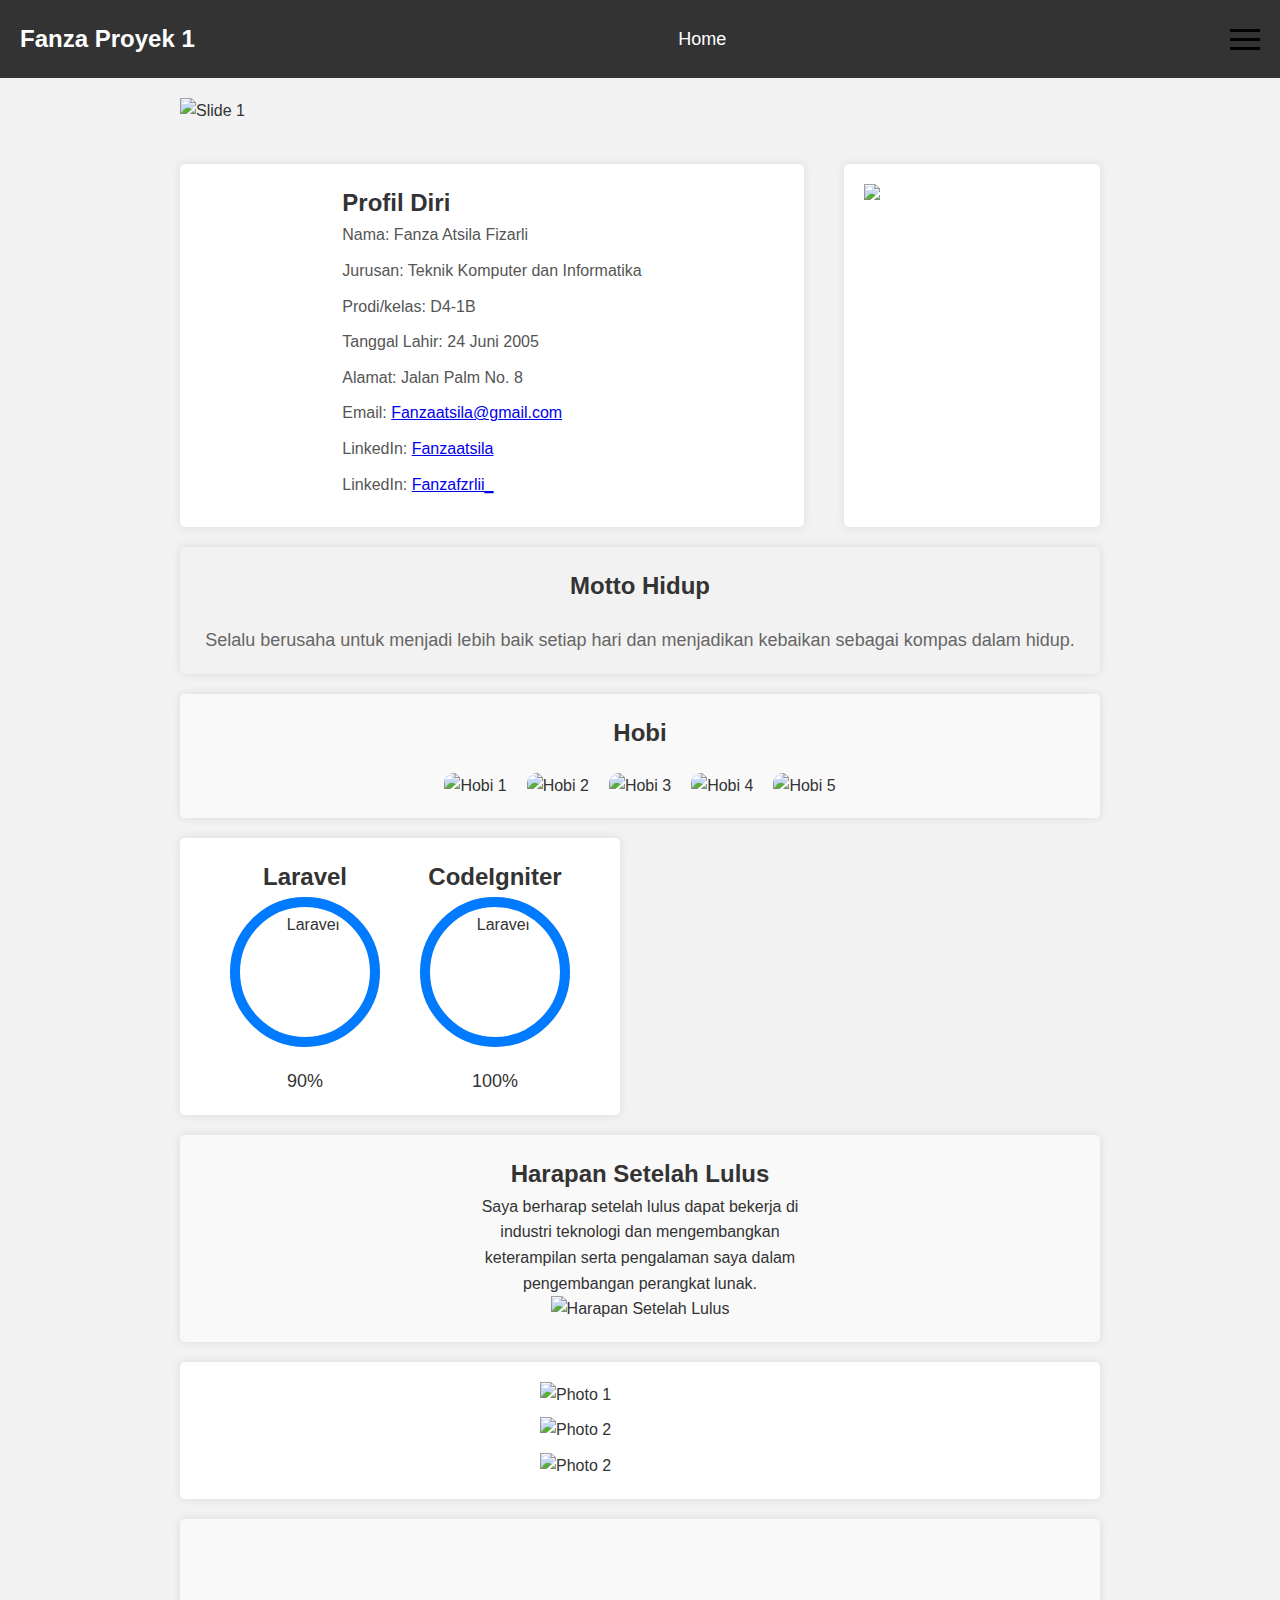
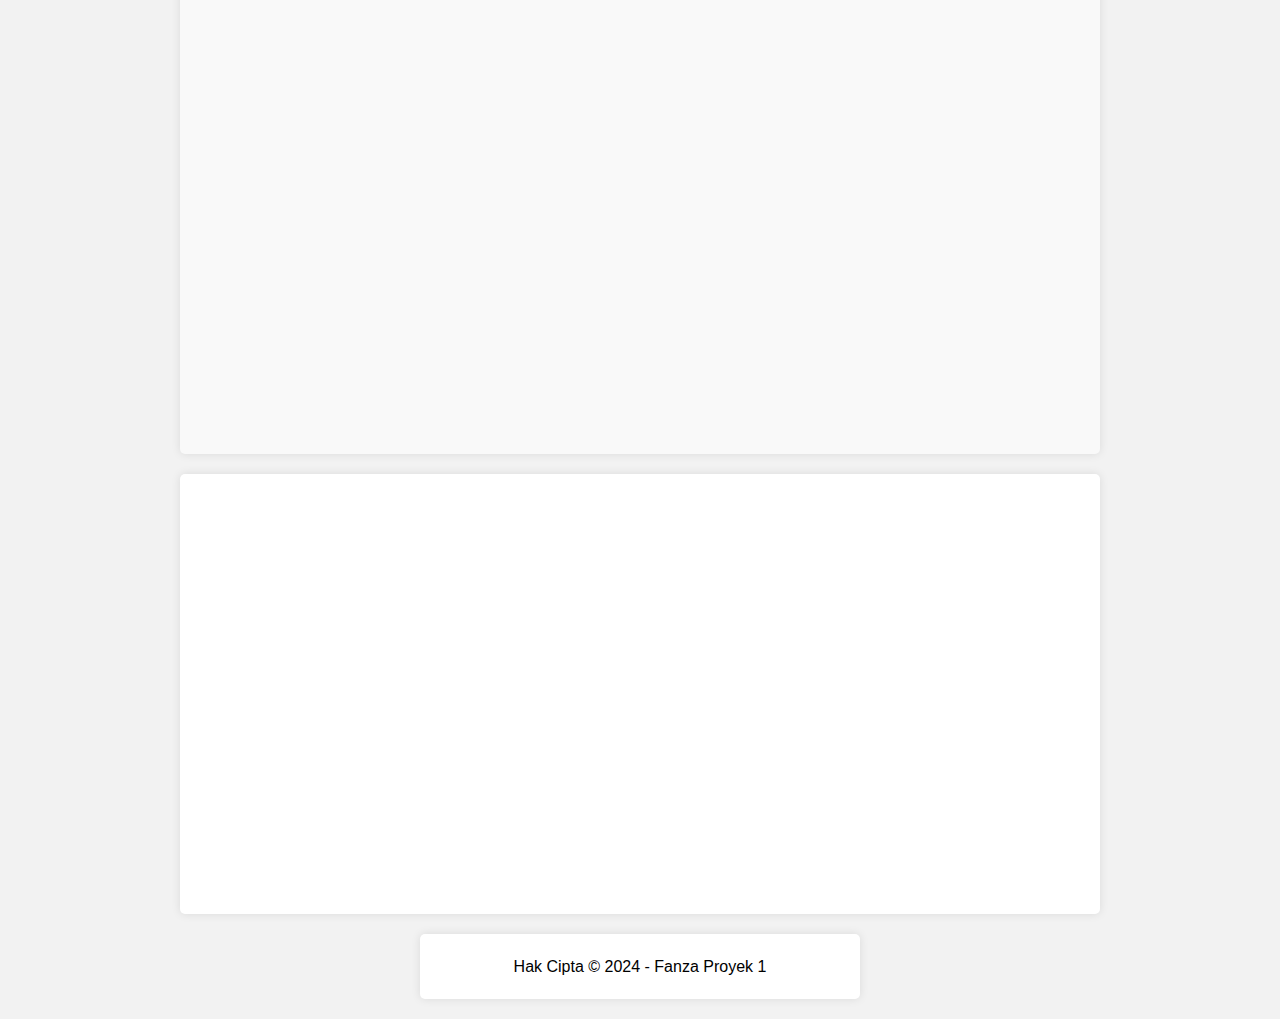
==== index.html @ 1679a08d "Finalisasi Web Profile" ====
<!DOCTYPE html>
<html lang="en">

<head>
    <meta charset="UTF-8">
    <meta name="viewport" content="width=device-width, initial-scale=1.0">
    <title>Proyek1 STr HTML 27 02 2024</title>
    <link rel="stylesheet" href="css/style.css">
</head>

<body>
<header>
    <nav>
        <div class="logo">
            <h4>Fanza Proyek 1</h4>
        </div>
        <ul>
            <li><a href="index.html" id="home-link">Home</a></li>
        </ul>
        <div class="menu-toggle">
            <span></span>
            <span></span>
            <span></span>
            <div class="dropdown-content">
                <div class="column">
                    <a href="#1">Profil Diri</a>
                    <a href="#2">Kemampuan Teknis</a>
                </div>
                <div class="column">
                    <a href="#3">Motto Hidup</a>
                </div>
                <div class="column">
                    <a href="#5">Hobi</a>
                    <a href="#6">Harapan Setelah Lulus</a>
                </div>
                <div class="column">
                    <a href="#7">Video</a>
                </div>
                <div class="column">
                    <a href="#8">Map</a>
                </div>
            </div>
        </div>
    </nav>
</header>
<div class="container">
    <main>
        <div class="slider">
            <div class="slides">
                <div class="slide"><img src="img/bg_1.jpg" alt="Slide 1"></div>
                <div class="slide"><img src="img/bg_2.jpg" alt="Slide 2"></div>
            </div>
        </div>
        <div class="box flextwo"  id="1">
            <article>
                <h2>Profil Diri</h2>
                <ul>
                    <li>Nama: Fanza Atsila Fizarli</li>
                    <li>Jurusan: Teknik Komputer dan Informatika</li>
                    <li>Prodi/kelas: D4-1B</li>
                    <li>Tanggal Lahir: 24 Juni 2005</li>
                    <li>Alamat: Jalan Palm No. 8</li>
                    <li>Email: <a href="fanzaatsila@gmail.com">Fanzaatsila@gmail.com</a></li>
                    <li>LinkedIn: <a href="https://www.linkedin.com/in/fanza-a-024ab1231?utm_source=share&utm_campaign=share_via&utm_content=profile&utm_medium=android_app">Fanzaatsila</a></li>
                    <li>LinkedIn: <a href="https://www.instagram.com/fanzafzrlii_?igsh=MTBmYXltbDE5cHZvNg==">Fanzafzrlii_</a></li>
                </ul>
            </article>
        </div>
        <aside class="box flexone">
            <img src="img/me.jpg" class="image" />
        </aside>
        <div class="box flexthree" id="2">
            <article>
                <h2>Motto Hidup</h2>
                <p>Selalu berusaha untuk menjadi lebih baik setiap hari dan menjadikan kebaikan sebagai kompas dalam hidup.</p>
            </article>
        </div>
        <div class="box flexfour" id="3">
            <article>
                <h2>Hobi</h2>
                <div class="hobby-images">
                    <div class="hobby-item">
                        <img src="img/Basket.jpg" alt="Hobi 1">
                        <div class="card">Basket</div>
                    </div>
                    <div class="hobby-item">
                        <img src="img/Guitar.jpg" alt="Hobi 2">
                        <div class="card">Guitar</div>
                    </div>
                    <div class="hobby-item">
                        <img src="img/Gym.jpg" alt="Hobi 3">
                        <div class="card">Gym</div>
                    </div>
                    <div class="hobby-item">
                        <img src="img/Sing.jpg" alt="Hobi 4">
                        <div class="card">Singing</div>
                    </div>
                    <div class="hobby-item">
                        <img src="img/Programmer.jpg" alt="Hobi 5">
                        <div class="card">Programming</div>
                    </div>
                </div>
            </article>
        </div>
        <div class="box flexfive" id="4">
            <article>
                <h2>Laravel</h2>
                <div class="round-image" id="progress-bar-1">
                    <svg class="progress-circle" width="150" height="150">
                        <circle class="progress-bar-bg" r="70" cx="75" cy="75" stroke="#ddd" />
                        <circle class="progress-bar" r="70" cx="75" cy="75" stroke="#007bff" />
                    </svg>
                    <img src="img/Laravel.jpg" alt="Laravel">
                </div>
                <div class="progress-label">90%</div>
            </article>
            <article>
                <h2>CodeIgniter</h2>
                <div class="round-image" id="progress-bar-2">
                    <svg class="progress-circle" width="150" height="150">
                        <circle class="progress-bar-bg" r="70" cx="75" cy="75" stroke="#ddd" />
                        <circle class="progress-bar" r="70" cx="75" cy="75" stroke="#007bff" />
                    </svg>
                    <img src="img/CI.png" alt="Laravel">
                </div>
                <div class="progress-label">100%</div>
            </article>
        </div>
        <div class="box flexsix" id="5">
            <article>
                <h2>Harapan Setelah Lulus</h2>
                <p>Saya berharap setelah lulus dapat bekerja di industri teknologi dan mengembangkan keterampilan serta pengalaman saya dalam pengembangan perangkat lunak.</p>
                <!-- Gambar harapan setelah lulus -->
                <div class="hopes-image">
                    <img src="img/SoftwareDevelop.jpg" alt="Harapan Setelah Lulus">
                </div>
            </article>
        </div>
        <div class="box flexseven" id="6">
            <div class="gallery">
                <div class="gallery-item"><img src="img/Galery1.jpg" alt="Photo 1"></div>
                <div class="gallery-item"><img src="img/Galery2.jpeg" alt="Photo 2"></div>
                <div class="gallery-item"><img src="img/me.jpg" alt="Photo 2"></div>
            </div>
        </div>
        <div class="box flexeight" id="7">
            <div class="video-container">
                <iframe width="560" height="315" src="https://youtu.be/sauzoenoYns?si=EbKHkgHZgXie_ea-" frameborder="0" allowfullscreen></iframe>
            </div>
        </div>
        <div class="box flexnine" id="8">
            <iframe src="https://www.google.com/maps/embed?pb=!1m18!1m12!1m3!1d3961.153515827367!2d107.57119757414075!3d-6.872202067238323!2m3!1f0!2f0!3f0!3m2!1i1024!2i768!4f13.1!3m3!1m2!1s0x2e68e420abc30acf%3A0x10569255865460a5!2sPoliteknik%20Negeri%20Bandung!5e0!3m2!1sen!2sid!4v1709046010623!5m2!1sen!2sid" width="100%" height="400" style="border:0;" allowfullscreen="" loading="lazy" referrerpolicy="no-referrer-when-downgrade"></iframe>
        </div>
    </main>
    <footer class="box">
        Hak Cipta &copy; 2024 - Fanza Proyek 1
    </footer>
</div>

<script>
    document.querySelector('nav a[href="#1"]').addEventListener('click', function(event) {
        event.preventDefault();
        const flextwoElement = document.querySelector('.flextwo');
        flextwoElement.scrollIntoView({ behavior: 'smooth' });
    });
</script>
<script>
    document.querySelector('nav a[href="#2"]').addEventListener('click', function(event) {
        event.preventDefault();
        const flextwoElement = document.querySelector('.flextfive');
        flextwoElement.scrollIntoView({ behavior: 'smooth' });
    });
</script>
<script>
    document.querySelector('nav a[href="#3"]').addEventListener('click', function(event) {
        event.preventDefault();
        const flextwoElement = document.querySelector('.flexthree');
        flextwoElement.scrollIntoView({ behavior: 'smooth' });
    });
</script>
<script>
    document.querySelector('nav a[href="#5"]').addEventListener('click', function(event) {
        event.preventDefault();
        const flextwoElement = document.querySelector('.flexfour');
        flextwoElement.scrollIntoView({ behavior: 'smooth' });
    });
</script>
<script>
    document.querySelector('nav a[href="#6"]').addEventListener('click', function(event) {
        event.preventDefault();
        const flextwoElement = document.querySelector('.flexsix');
        flextwoElement.scrollIntoView({ behavior: 'smooth' });
    });
</script>
<script>
    document.querySelector('nav a[href="#7"]').addEventListener('click', function(event) {
        event.preventDefault();
        const flextwoElement = document.querySelector('.flexeight');
        flextwoElement.scrollIntoView({ behavior: 'smooth' });
    });
</script>
<script>
    document.querySelector('nav a[href="#8"]').addEventListener('click', function(event) {
        event.preventDefault();
        const flextwoElement = document.querySelector('.flexnine');
        flextwoElement.scrollIntoView({ behavior: 'smooth' });
    });
</script>
<script>
    document.querySelector('nav a[href="#1"]').addEventListener('click', function(event) {
        event.preventDefault();
        const flextwoElement = document.querySelector('.flextwo');
        flextwoElement.scrollIntoView({ behavior: 'smooth' });
    });
</script>
<script src="js/main.js"></script>
<script>
    let slideIndex = 0;

    function showSlides() {
        let slides = document.querySelectorAll('.slide');
        for (let i = 0; i < slides.length; i++) {
            slides[i].style.display = "none";
        }
        slideIndex++;
        if (slideIndex > slides.length) {
            slideIndex = 1;
        }
        slides[slideIndex - 1].style.display = "block";
        setTimeout(showSlides, 2000); // Change image every 2 seconds
    }
    showSlides();

    function prevSlide() {
        let slides = document.querySelectorAll('.slide');
        if (slideIndex === 1) {
            slideIndex = slides.length;
        } else {
            slideIndex--;
        }
        showSlides();
    }

    function nextSlide() {
        let slides = document.querySelectorAll('.slide');
        if (slideIndex === slides.length) {
            slideIndex = 1;
        } else {
            slideIndex++;
        }
        showSlides();
    }
</script>

</body>

</html>
---- css/style.css ----
* {
    margin: 0;
    padding: 0;
    box-sizing: border-box;
}

/* Body styles */
body {
    font-family: 'Roboto', sans-serif;
    background-color: #f2f2f2;
    color: #333;
    line-height: 1.6;
}

.container {
    max-width: 960px;
    margin: 0 auto;
    padding: 20px;
}

/* Header styles */
header nav {
    background-color: #333;
    padding: 20px;
    display: flex;
    justify-content: space-between;
    z-index: 1000;
    align-items: center;
}

.logo h4 {
    color: #fff;
    font-size: 24px;
    margin: 0;
}

nav ul {
    list-style-type: none;
    display: flex;
}

nav ul li {
    margin-right: 20px;
}

nav ul li a {
    text-decoration: none;
    color: #fff;
    font-size: 18px;
}

/* Menu toggle styles */
.menu-toggle {
    display: inline-block;
    cursor: pointer;
}

.menu-toggle span {
    display: block;
    width: 30px;
    height: 3px;
    background-color: #000;
    margin: 6px 0;
    transition: transform 0.3s ease;
}

/* Animasi ketika di-klik */
#toggle-menu:checked + .menu-toggle span:nth-child(1) {
    transform: rotate(-45deg) translate(-5px, 6px);
}

#toggle-menu:checked + .menu-toggle span:nth-child(2) {
    opacity: 0;
}

#toggle-menu:checked + .menu-toggle span:nth-child(3) {
    transform: rotate(45deg) translate(-5px, -6px);
}

/* Menu dropdown content */
.dropdown-content {
    display: flex;
    flex-wrap: wrap;
}

.column {
    flex: 1;
    margin: 0 10px;
}

.column a {
    display: block;
    padding: 10px;
    text-decoration: none;
    color: #333;
}

.dropdown-content a {
    display: block;
    padding: 10px;
    text-decoration: none;
    color: #333;
}

/* Main styles */
main {
    display: flex;
    justify-content: space-between;
    flex-wrap: wrap;
}
.box {
    display: flex;
    justify-content: center;
}

.hobby-images {
    display: flex;
    flex-wrap: wrap;
    gap: 20px;
}

.hobby-images .hobby-item {
    max-width: 400px;
    max-height: 500px;
    position: relative;
    overflow: hidden;
    border-radius: 10px;
}

.hobby-images img {
    width: 100%;
    height: 100%;
    object-fit: cover;
    transition: transform 0.3s ease;
}

.hobby-images .card {
    position: absolute;
    display: none;
    width: 100%;
    height: 100%;
    top: 0;
    left: 0;
    background-color: rgba(255, 255, 255, 0.8);
    border-radius: 10px;
    padding: 10px;
    box-shadow: 0 4px 8px rgba(0, 0, 0, 0.1);
    transition: opacity 0.3s ease;
}

.hobby-images .hobby-item:hover .card {
    display: block;
}

@media (max-width: 700px) {
    .hobby-images {
        justify-content: center;
    }

    .hobby-images .hobby-item {
        max-width: calc(33.33% - 20px);
    }
}
.box {
    background-color: #fff;
    padding: 20px;
    margin-top: 20px;
    border-radius: 5px;
    box-shadow: 0 0 10px rgba(0, 0, 0, 0.1);
    width: calc(50% - 20px);
}

/* Menghilangkan tanda titik list */
.box ul {
    list-style: none;
    padding: 0;
}

/* Style untuk label */
.box ul li {
    margin-bottom: 10px;
    color: #555; /* Warna teks */
    font-size: 16px;
    line-height: 1.6;
}

/* Style untuk isi */
.box ul li::before {
    content: "";
    display: inline-block;
    width: 1em;
    margin-left: -1em;
}

.image {
    max-width: 100%;
    height: auto;
}

.flexone {
    flex-basis: calc(30% - 20px);
}

.flextwo {
    flex-basis: calc(70% - 20px);
}
.flexthree {
    background-color: #f2f2f2;
    padding: 20px;
    margin-top: 20px;
    border-radius: 5px;
    box-shadow: 0 0 10px rgba(0, 0, 0, 0.1);
    width: 100%;
}

.flexthree article {
    text-align: center;
}

.flexthree h2 {
    font-size: 24px;
    color: #333;
    margin-bottom: 20px;
}

.flexthree p {
    font-size: 18px;
    line-height: 1.6;
    color: #666;
}
.flexfour {
    background-color: #f9f9f9;
    padding: 20px;
    margin-top: 20px;
    border-radius: 5px;
    box-shadow: 0 0 10px rgba(0, 0, 0, 0.1);
    width: 100%;
}

.flexfour article {
    text-align: center;
}

.flexfour h2 {
    font-size: 24px;
    color: #333;
    margin-bottom: 20px;
}

.hobby-images {
    display: flex;
    justify-content: center;
    align-items: center;
    flex-wrap: wrap;
    gap: 20px;
}

.hobby-images img {
    width: calc(33.33% - 20px); /* Adjust the width according to your preference */
    border-radius: 5px;
}

@media (max-width: 768px) {
    .hobby-images img {
        width: calc(50% - 20px); /* Adjust the width for smaller screens */
    }
}
/* Footer styles */
footer {
    max-width: 960px;
    margin: 0 auto;
    padding: 20px;
    background-color: #333;
    color: black;
    text-align: center;
    border-radius: 5px;
    margin-top: 20px;
}

/* Media query for small screens */
@media(max-width: 768px) {
    header nav ul {
        display: none;
    }

    .menu-toggle {
        display: flex;
    }

    main .box {
        width: 100%;
    }

    nav ul {
        display: none;
        position: absolute;
        top: 60px;
        left: 0;
        width: 100%;
        background-color: #333;
        flex-direction: column;
    }

    nav ul li {
        text-align: center;
        margin: 10px 0;
    }

    #toggle-menu:checked ~ ul {
        display: flex;
    }
}
/* Menu dropdown content */
.dropdown-content {
    display: none;
    position: absolute;
    bottom: 52%;
    left: 0;
    background-color: #333;
    width: 100%;
}

.dropdown-content.show {
    display: block;
}

.dropdown-content a {
    display: block;
    padding: 10px;
    text-decoration: none;
    color: #fff;
}
#home-section {
    background-color: #f8f9fa;
    padding: 50px 0;
}

.slider-item {
    position: relative;
    overflow: hidden;
}

.slider-item .overlay {
    position: absolute;
    top: 0;
    left: 0;
    width: 100%;
    height: 100%;
    background-color: rgba(0, 0, 0, 0.6);
    z-index: 1;
}

.slider-item .img {
    height: 500px; /* Sesuaikan tinggi gambar dengan kebutuhan Anda */
    background-size: cover;
    background-position: center;
}

.slider-item .text {
    position: absolute;
    bottom: 50px;
    left: 50px;
    z-index: 2;
    color: #fff;
}

.slider-item .subheading {
    font-size: 18px;
    font-weight: 400;
    margin-bottom: 10px;
    color: #fff;
    display: block;
}

.slider-item .btn-primary,
.slider-item .btn-outline-primary {
    color: #fff;
    background-color: #007bff;
    border-color: #007bff;
    margin-right: 10px;
}

.slider-item .btn-primary:hover,
.slider-item .btn-outline-primary:hover {
    color: #fff;
    background-color: #0056b3;
    border-color: #0056b3;
}
/* CSS untuk slider */
.slider {
    width: 100%;
    overflow: hidden;
    position: relative;
    margin-bottom: 20px;
}

.slides {
    display: flex;
    transition: transform 0.5s ease;
}

.slide {
    min-width: 100%;
}

img {
    width: 100%; /* Mengatur lebar gambar menjadi 100% dari lebar kontainer */
    height: auto; /* Menjaga aspek rasio gambar */
}
/* CSS untuk tombol navigasi */
.prev,
.next {
    cursor: pointer;
    position: absolute;
    top: 50%;
    transform: translateY(-50%);
    width: auto;
    padding: 16px;
    color: white;
    font-weight: bold;
    font-size: 20px;
    transition: 0.6s ease;
    border-radius: 0 3px 3px 0;
}

.next {
    right: 0;
    border-radius: 3px 0 0 3px;
}

.prev:hover,
.next:hover {
    background-color: rgba(0, 0, 0, 0.8);
}

.box.flexfive {
    display: flex;
    justify-content: center;
    align-items: center;
}

.box.flexfive article {
    text-align: center;
    margin: 0 20px; /* Add margin between articles */
}

.round-image {
    position: relative;
    width: 150px;
    height: 150px;
    margin-bottom: 20px;
}

.progress-circle {
    transform: rotate(-90deg);
    transform-origin: center;
}

.progress-bar-bg {
    fill: none;
    stroke-width: 10;
}

.progress-bar {
    fill: none;
    stroke-width: 10;
    stroke-linecap: round;
    stroke-dasharray: 0;
    transition: stroke-dasharray 1s ease;
    stroke: #007bff; /* Ensure the stroke color is set to blue */
}

.round-image img {
    position: absolute;
    top: 15px;
    left: 15px;
    width: 120px;
    height: 120px;
    border-radius: 50%;
    object-fit: cover;
}

.progress-label {
    font-size: 18px;
    color: #333;
}
.box.flexsix {
    background-color: #f9f9f9;
    padding: 20px;
    margin-top: 20px;
    border-radius: 5px;
    box-shadow: 0 0 10px rgba(0, 0, 0, 0.1);
    width: 100%;
}

.box.flexsix article {
    text-align: center;
    margin: 0 20px;
    flex: 0 1 calc(40% - 20px);
}

.hopes-image {
    text-align: center;
}

.hopes-image img {
    max-width: 100%;
    height: auto;
}
.box.flexseven {
    width: 100%;
    box-sizing: border-box;
}

.gallery {
    display: grid;
    grid-template-columns: repeat(auto-fit, minmax(200px, 1fr));
    gap: 10px;
}

.gallery-item {
    position: relative;
    overflow: hidden;
}

.gallery-item img {
    width: 100%;
    height: 100%;
    transition: transform 0.5s ease;
    object-fit: cover;
}
.gallery-item:hover img {
    transform: scale(1.1);
}
.flexeight {
    background-color: #f9f9f9;
    padding: 20px;
    margin-top: 20px;
    border-radius: 5px;
    box-shadow: 0 0 10px rgba(0, 0, 0, 0.1);
    width: 100%;
}
.video-container {
    position: relative;
    overflow: hidden;
    width: 100%;
    padding-top: 56.25%; /* Untuk mengatur rasio aspek video (tinggi:lebar) */
}

/* Style untuk video */
.video-container iframe {
    position: absolute;
    top: 0;
    left: 0;
    width: 100%;
    height: 100%;
}
.box.flexnine {
    display: flex;
    width: 100%;
    height: 100%;
    justify-content: center;
    align-items: center;
    height: 100%; /* Menyesuaikan tinggi parent container */
}

.box.flexnine iframe {
    width: 80%; /* Atur lebar iframe */
    height: 400px; /* Atur tinggi iframe */
}
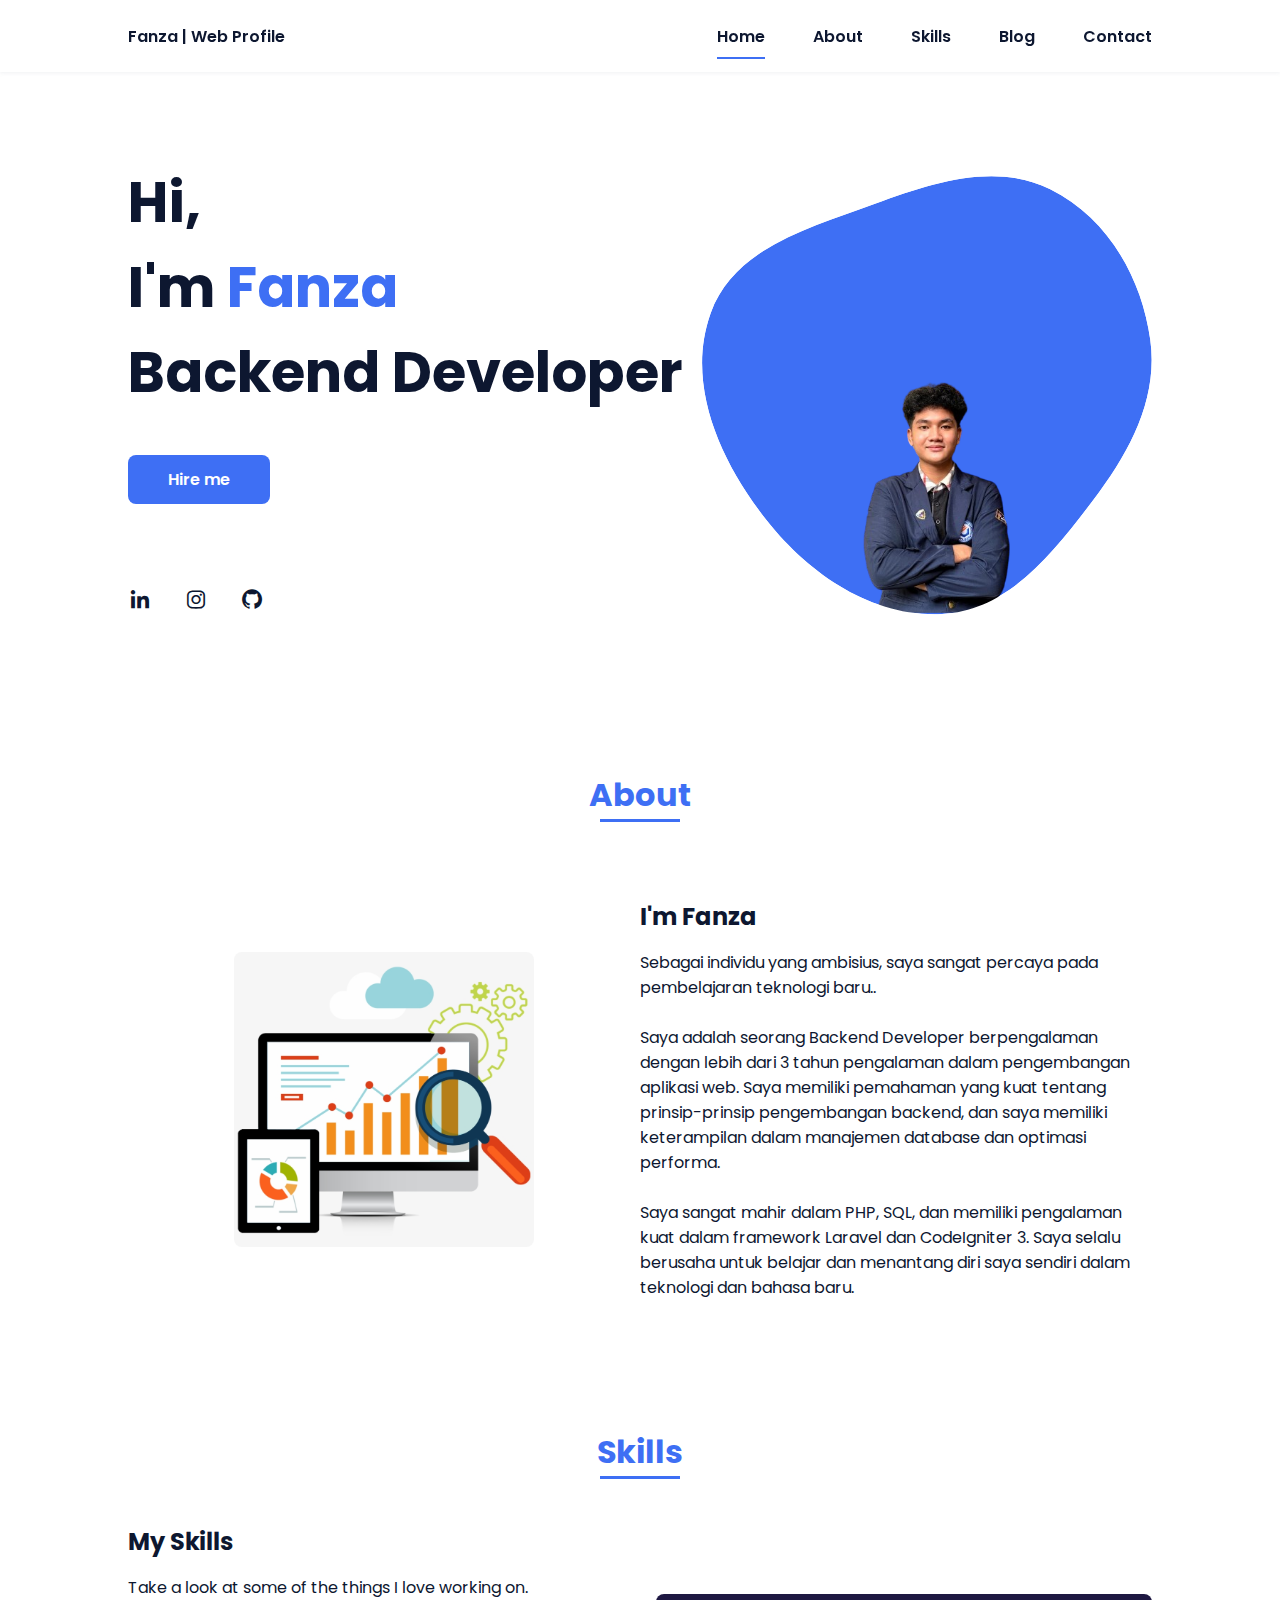
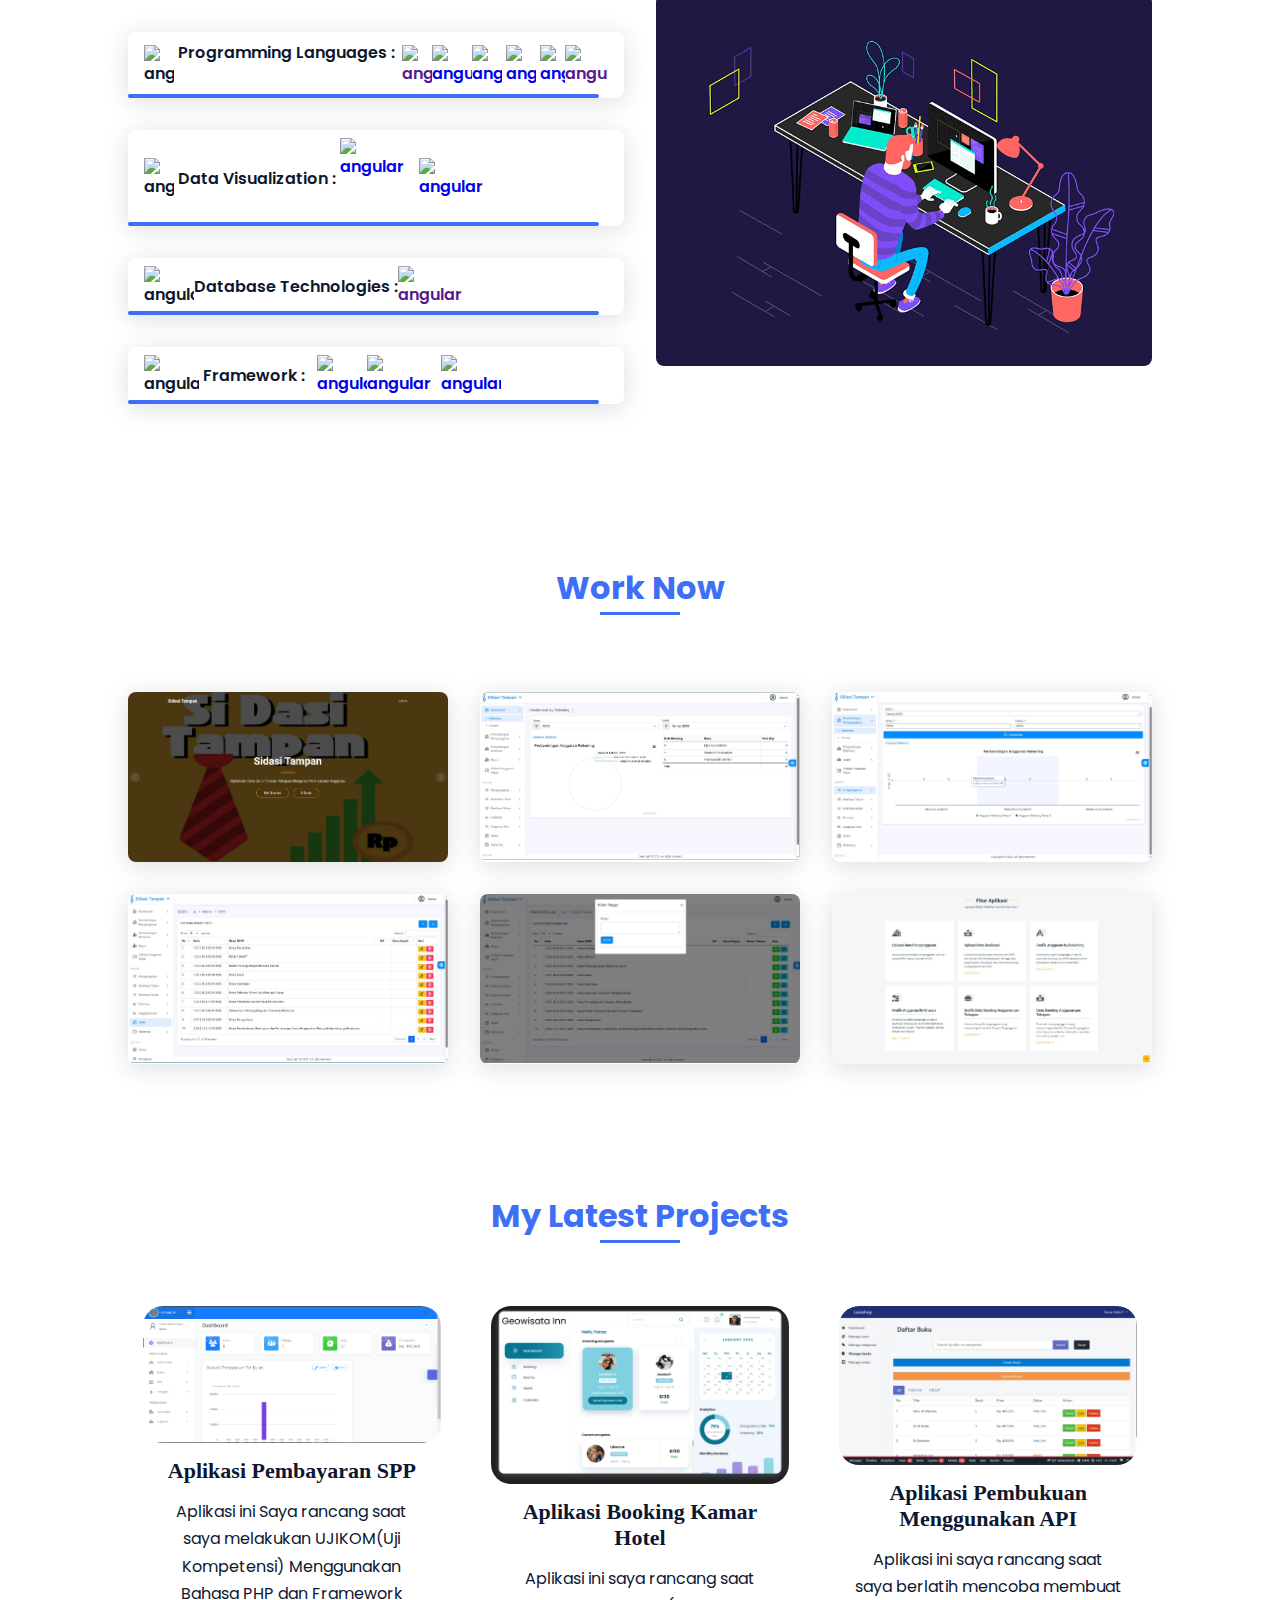
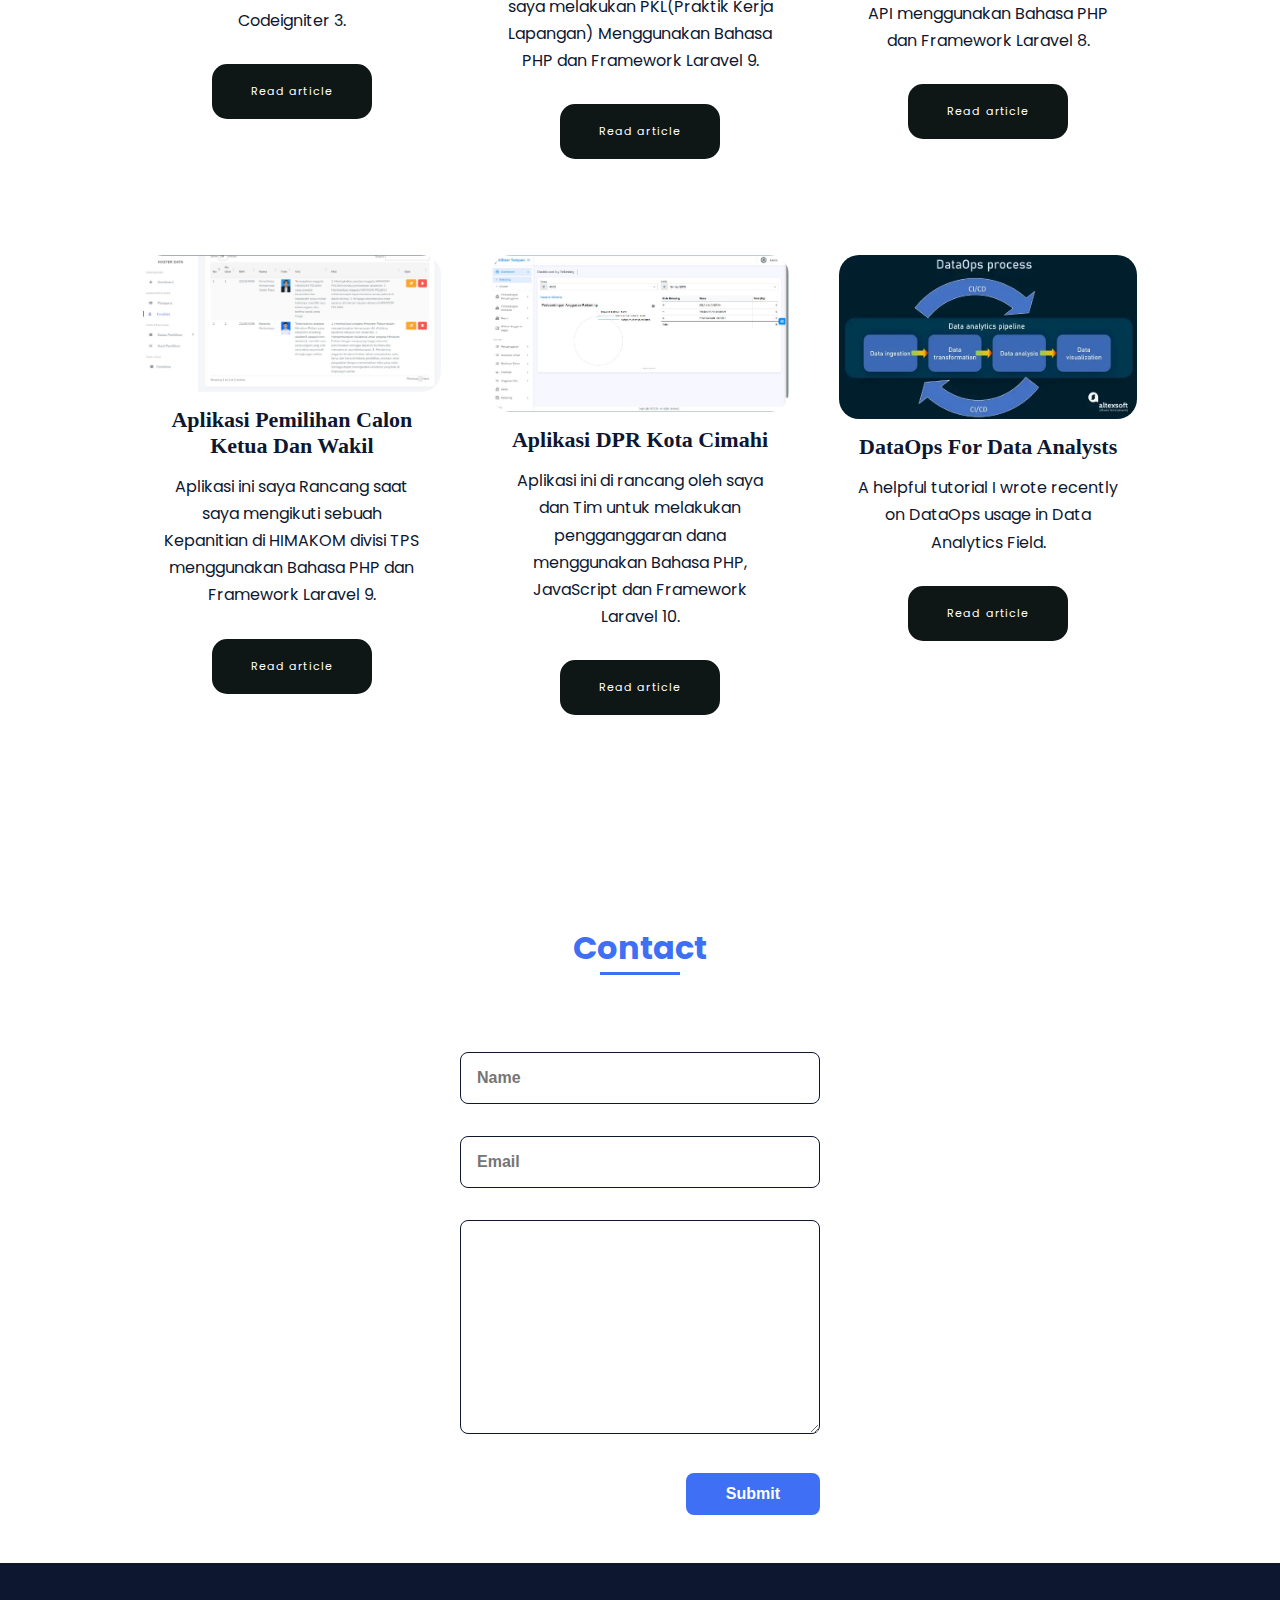
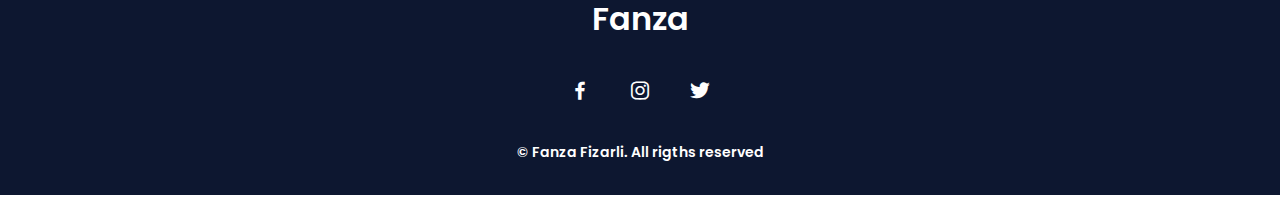
==== commit 08558747: "Merombak seluruh tampilan dan menambahkan data Scrapping" ====
--- a/index.html
+++ b/index.html
@@ -1,257 +1,273 @@
 <!DOCTYPE html>
 <html lang="en">
-
 <head>
     <meta charset="UTF-8">
     <meta name="viewport" content="width=device-width, initial-scale=1.0">
-    <title>Proyek1 STr HTML 27 02 2024</title>
-    <link rel="stylesheet" href="css/style.css">
+
+    <link rel="stylesheet" href="assets/css/styles.css">
+
+    <!-- =====BOX ICONS===== -->
+    <link href='https://cdn.jsdelivr.net/npm/boxicons@2.0.5/css/boxicons.min.css' rel='stylesheet'>
+
+    <title>231524043 | Fanza</title>
 </head>
-
 <body>
-<header>
-    <nav>
-        <div class="logo">
-            <h4>Fanza Proyek 1</h4>
-        </div>
-        <ul>
-            <li><a href="index.html" id="home-link">Home</a></li>
-        </ul>
-        <div class="menu-toggle">
-            <span></span>
-            <span></span>
-            <span></span>
-            <div class="dropdown-content">
-                <div class="column">
-                    <a href="#1">Profil Diri</a>
-                    <a href="#2">Kemampuan Teknis</a>
-                </div>
-                <div class="column">
-                    <a href="#3">Motto Hidup</a>
-                </div>
-                <div class="column">
-                    <a href="#5">Hobi</a>
-                    <a href="#6">Harapan Setelah Lulus</a>
-                </div>
-                <div class="column">
-                    <a href="#7">Video</a>
-                </div>
-                <div class="column">
-                    <a href="#8">Map</a>
-                </div>
-            </div>
+<!--===== HEADER =====-->
+<header class="l-header">
+    <nav class="nav bd-grid">
+        <div>
+            <a href="#" class="nav__logo">Fanza | Web Profile</a>
+        </div>
+
+        <div class="nav__menu" id="nav-menu">
+            <ul class="nav__list">
+                <li class="nav__item"><a href="#home" class="nav__link active">Home</a></li>
+                <li class="nav__item"><a href="#about" class="nav__link">About</a></li>
+                <li class="nav__item"><a href="#skills" class="nav__link">Skills</a></li>
+                <li class="nav__item"><a href="#blog" class="nav__link">Blog</a></li>
+                <li class="nav__item"><a href="#contact" class="nav__link">Contact</a></li>
+            </ul>
+        </div>
+
+        <div class="nav__toggle" id="nav-toggle">
+            <i class='bx bx-menu'></i>
         </div>
     </nav>
 </header>
-<div class="container">
-    <main>
-        <div class="slider">
-            <div class="slides">
-                <div class="slide"><img src="img/bg_1.jpg" alt="Slide 1"></div>
-                <div class="slide"><img src="img/bg_2.jpg" alt="Slide 2"></div>
-            </div>
-        </div>
-        <div class="box flextwo"  id="1">
-            <article>
-                <h2>Profil Diri</h2>
-                <ul>
-                    <li>Nama: Fanza Atsila Fizarli</li>
-                    <li>Jurusan: Teknik Komputer dan Informatika</li>
-                    <li>Prodi/kelas: D4-1B</li>
-                    <li>Tanggal Lahir: 24 Juni 2005</li>
-                    <li>Alamat: Jalan Palm No. 8</li>
-                    <li>Email: <a href="fanzaatsila@gmail.com">Fanzaatsila@gmail.com</a></li>
-                    <li>LinkedIn: <a href="https://www.linkedin.com/in/fanza-a-024ab1231?utm_source=share&utm_campaign=share_via&utm_content=profile&utm_medium=android_app">Fanzaatsila</a></li>
-                    <li>LinkedIn: <a href="https://www.instagram.com/fanzafzrlii_?igsh=MTBmYXltbDE5cHZvNg==">Fanzafzrlii_</a></li>
-                </ul>
-            </article>
-        </div>
-        <aside class="box flexone">
-            <img src="img/me.jpg" class="image" />
-        </aside>
-        <div class="box flexthree" id="2">
-            <article>
-                <h2>Motto Hidup</h2>
-                <p>Selalu berusaha untuk menjadi lebih baik setiap hari dan menjadikan kebaikan sebagai kompas dalam hidup.</p>
-            </article>
-        </div>
-        <div class="box flexfour" id="3">
-            <article>
-                <h2>Hobi</h2>
-                <div class="hobby-images">
-                    <div class="hobby-item">
-                        <img src="img/Basket.jpg" alt="Hobi 1">
-                        <div class="card">Basket</div>
-                    </div>
-                    <div class="hobby-item">
-                        <img src="img/Guitar.jpg" alt="Hobi 2">
-                        <div class="card">Guitar</div>
-                    </div>
-                    <div class="hobby-item">
-                        <img src="img/Gym.jpg" alt="Hobi 3">
-                        <div class="card">Gym</div>
-                    </div>
-                    <div class="hobby-item">
-                        <img src="img/Sing.jpg" alt="Hobi 4">
-                        <div class="card">Singing</div>
-                    </div>
-                    <div class="hobby-item">
-                        <img src="img/Programmer.jpg" alt="Hobi 5">
-                        <div class="card">Programming</div>
-                    </div>
-                </div>
-            </article>
-        </div>
-        <div class="box flexfive" id="4">
-            <article>
-                <h2>Laravel</h2>
-                <div class="round-image" id="progress-bar-1">
-                    <svg class="progress-circle" width="150" height="150">
-                        <circle class="progress-bar-bg" r="70" cx="75" cy="75" stroke="#ddd" />
-                        <circle class="progress-bar" r="70" cx="75" cy="75" stroke="#007bff" />
-                    </svg>
-                    <img src="img/Laravel.jpg" alt="Laravel">
-                </div>
-                <div class="progress-label">90%</div>
-            </article>
-            <article>
-                <h2>CodeIgniter</h2>
-                <div class="round-image" id="progress-bar-2">
-                    <svg class="progress-circle" width="150" height="150">
-                        <circle class="progress-bar-bg" r="70" cx="75" cy="75" stroke="#ddd" />
-                        <circle class="progress-bar" r="70" cx="75" cy="75" stroke="#007bff" />
-                    </svg>
-                    <img src="img/CI.png" alt="Laravel">
-                </div>
-                <div class="progress-label">100%</div>
-            </article>
-        </div>
-        <div class="box flexsix" id="5">
-            <article>
-                <h2>Harapan Setelah Lulus</h2>
-                <p>Saya berharap setelah lulus dapat bekerja di industri teknologi dan mengembangkan keterampilan serta pengalaman saya dalam pengembangan perangkat lunak.</p>
-                <!-- Gambar harapan setelah lulus -->
-                <div class="hopes-image">
-                    <img src="img/SoftwareDevelop.jpg" alt="Harapan Setelah Lulus">
-                </div>
-            </article>
-        </div>
-        <div class="box flexseven" id="6">
-            <div class="gallery">
-                <div class="gallery-item"><img src="img/Galery1.jpg" alt="Photo 1"></div>
-                <div class="gallery-item"><img src="img/Galery2.jpeg" alt="Photo 2"></div>
-                <div class="gallery-item"><img src="img/me.jpg" alt="Photo 2"></div>
-            </div>
-        </div>
-        <div class="box flexeight" id="7">
-            <div class="video-container">
-                <iframe width="560" height="315" src="https://youtu.be/sauzoenoYns?si=EbKHkgHZgXie_ea-" frameborder="0" allowfullscreen></iframe>
-            </div>
-        </div>
-        <div class="box flexnine" id="8">
-            <iframe src="https://www.google.com/maps/embed?pb=!1m18!1m12!1m3!1d3961.153515827367!2d107.57119757414075!3d-6.872202067238323!2m3!1f0!2f0!3f0!3m2!1i1024!2i768!4f13.1!3m3!1m2!1s0x2e68e420abc30acf%3A0x10569255865460a5!2sPoliteknik%20Negeri%20Bandung!5e0!3m2!1sen!2sid!4v1709046010623!5m2!1sen!2sid" width="100%" height="400" style="border:0;" allowfullscreen="" loading="lazy" referrerpolicy="no-referrer-when-downgrade"></iframe>
-        </div>
-    </main>
-    <footer class="box">
-        Hak Cipta &copy; 2024 - Fanza Proyek 1
-    </footer>
-</div>
-
-<script>
-    document.querySelector('nav a[href="#1"]').addEventListener('click', function(event) {
-        event.preventDefault();
-        const flextwoElement = document.querySelector('.flextwo');
-        flextwoElement.scrollIntoView({ behavior: 'smooth' });
-    });
-</script>
-<script>
-    document.querySelector('nav a[href="#2"]').addEventListener('click', function(event) {
-        event.preventDefault();
-        const flextwoElement = document.querySelector('.flextfive');
-        flextwoElement.scrollIntoView({ behavior: 'smooth' });
-    });
-</script>
-<script>
-    document.querySelector('nav a[href="#3"]').addEventListener('click', function(event) {
-        event.preventDefault();
-        const flextwoElement = document.querySelector('.flexthree');
-        flextwoElement.scrollIntoView({ behavior: 'smooth' });
-    });
-</script>
-<script>
-    document.querySelector('nav a[href="#5"]').addEventListener('click', function(event) {
-        event.preventDefault();
-        const flextwoElement = document.querySelector('.flexfour');
-        flextwoElement.scrollIntoView({ behavior: 'smooth' });
-    });
-</script>
-<script>
-    document.querySelector('nav a[href="#6"]').addEventListener('click', function(event) {
-        event.preventDefault();
-        const flextwoElement = document.querySelector('.flexsix');
-        flextwoElement.scrollIntoView({ behavior: 'smooth' });
-    });
-</script>
-<script>
-    document.querySelector('nav a[href="#7"]').addEventListener('click', function(event) {
-        event.preventDefault();
-        const flextwoElement = document.querySelector('.flexeight');
-        flextwoElement.scrollIntoView({ behavior: 'smooth' });
-    });
-</script>
-<script>
-    document.querySelector('nav a[href="#8"]').addEventListener('click', function(event) {
-        event.preventDefault();
-        const flextwoElement = document.querySelector('.flexnine');
-        flextwoElement.scrollIntoView({ behavior: 'smooth' });
-    });
-</script>
-<script>
-    document.querySelector('nav a[href="#1"]').addEventListener('click', function(event) {
-        event.preventDefault();
-        const flextwoElement = document.querySelector('.flextwo');
-        flextwoElement.scrollIntoView({ behavior: 'smooth' });
-    });
-</script>
-<script src="js/main.js"></script>
-<script>
-    let slideIndex = 0;
-
-    function showSlides() {
-        let slides = document.querySelectorAll('.slide');
-        for (let i = 0; i < slides.length; i++) {
-            slides[i].style.display = "none";
-        }
-        slideIndex++;
-        if (slideIndex > slides.length) {
-            slideIndex = 1;
-        }
-        slides[slideIndex - 1].style.display = "block";
-        setTimeout(showSlides, 2000); // Change image every 2 seconds
-    }
-    showSlides();
-
-    function prevSlide() {
-        let slides = document.querySelectorAll('.slide');
-        if (slideIndex === 1) {
-            slideIndex = slides.length;
-        } else {
-            slideIndex--;
-        }
-        showSlides();
-    }
-
-    function nextSlide() {
-        let slides = document.querySelectorAll('.slide');
-        if (slideIndex === slides.length) {
-            slideIndex = 1;
-        } else {
-            slideIndex++;
-        }
-        showSlides();
-    }
-</script>
-
+
+<main class="l-main">
+    <!--===== HOME =====-->
+    <section class="home bd-grid" id="home">
+        <div class="home__data">
+            <h1 class="home__title">Hi,<br>I'm <span class="home__title-color">Fanza</span><br> Backend Developer</h1>
+            <a href="#" class="button">Hire me</a>
+        </div>
+        <div class="home__social">
+            <a href="https://www.linkedin.com/in/fanza-a-024ab1231?utm_source=share&utm_campaign=share_via&utm_content=profile&utm_medium=android_app" class="home__social-icon"><i class='bx bxl-linkedin'></i></a>
+            <a href="https://www.instagram.com/fanzafzrlii_?igsh=MTBmYXltbDE5cHZvNg==" class="home__social-icon">
+                <i class='bx bxl-instagram'></i>
+            </a>
+            <a href="https://github.com/Fanzaatsila" class="home__social-icon"><i class='bx bxl-github' ></i></a>
+        </div>
+
+        <div class="home__img">
+            <svg class="home__blob" viewBox="0 0 479 467" xmlns="http://www.w3.org/2000/svg">
+                <mask id="mask0" mask-type="alpha">
+                    <path d="M9.19024 145.964C34.0253 76.5814 114.865 54.7299 184.111 29.4823C245.804 6.98884 311.86 -14.9503 370.735 14.143C431.207 44.026 467.948 107.508 477.191 174.311C485.897 237.229 454.931 294.377 416.506 344.954C373.74 401.245 326.068 462.801 255.442 466.189C179.416 469.835 111.552 422.137 65.1576 361.805C17.4835 299.81 -17.1617 219.583 9.19024 145.964Z"/>
+                </mask>
+                <g mask="url(#mask0)">
+                    <path d="M9.19024 145.964C34.0253 76.5814 114.865 54.7299 184.111 29.4823C245.804 6.98884 311.86 -14.9503 370.735 14.143C431.207 44.026 467.948 107.508 477.191 174.311C485.897 237.229 454.931 294.377 416.506 344.954C373.74 401.245 326.068 462.801 255.442 466.189C179.416 469.835 111.552 422.137 65.1576 361.805C17.4835 299.81 -17.1617 219.583 9.19024 145.964Z"/>
+                    <image class="home__blob-img" x="50" y="60" href="assets/img/fanza-home.png"/>
+                </g>
+            </svg>
+        </div>
+    </section>
+
+    <!--===== ABOUT =====-->
+    <section class="about section " id="about">
+        <h2 class="section-title">About</h2>
+        <div class="about__container bd-grid">
+            <div class="about__img">
+                <img src="assets/img/prefil1.jpg" alt="">
+            </div>
+
+            <div>
+                <h2 class="about__subtitle">I'm Fanza</h2>
+                <p class="about__text">
+                    Sebagai individu yang ambisius, saya sangat percaya pada pembelajaran teknologi baru..<br><br>
+                    Saya adalah seorang Backend Developer berpengalaman dengan lebih dari 3 tahun pengalaman dalam pengembangan aplikasi web. Saya memiliki pemahaman yang kuat tentang prinsip-prinsip pengembangan backend, dan saya memiliki keterampilan dalam manajemen database dan optimasi performa.<br><br>Saya sangat mahir dalam PHP, SQL, dan memiliki pengalaman kuat dalam framework Laravel dan CodeIgniter 3. Saya selalu berusaha untuk belajar dan menantang diri saya sendiri dalam teknologi dan bahasa baru.
+                </p>
+            </div>
+        </div>
+    </section>
+
+    <!--===== SKILLS =====-->
+    <section class="skills section" id="skills">
+        <h2 class="section-title">Skills</h2>
+        <div class="skills__container bd-grid">
+            <div>
+                <h2 class="skills__subtitle">My Skills</h2>
+                <p class="skills__text">Take a look at some of the things I love working on. </p>
+                <div class="skills__data">
+                    <div class="skills__names">
+                        <img src="https://icon-library.com/images/programming-code-icon/programming-code-icon-5.jpg" alt="angular" width="30" height="40" />&nbsp;
+                        <span class="skills__name">Programming Languages : &nbsp;</span>
+                        <a href="" target="_blank" rel="noreferrer"> <img src="https://upload.wikimedia.org/wikipedia/commons/thumb/c/c3/Python-logo-notext.svg/1869px-Python-logo-notext.svg.png" alt="angular" width="30" height="30" /> </a>
+                        <a href="https://angular.io" target="_blank" rel="noreferrer"> <img src="https://upload.wikimedia.org/wikipedia/commons/thumb/6/61/HTML5_logo_and_wordmark.svg/2048px-HTML5_logo_and_wordmark.svg.png" alt="angular" width="40" height="30" /> </a>
+                        <a href="https://angular.io" target="_blank" rel="noreferrer"> <img src="https://upload.wikimedia.org/wikipedia/commons/thumb/d/d5/CSS3_logo_and_wordmark.svg/1200px-CSS3_logo_and_wordmark.svg.png" alt="angular" width="30" height="30" /> </a>&nbsp;
+                        <a href="https://angular.io" target="_blank" rel="noreferrer"> <img src="https://upload.wikimedia.org/wikipedia/commons/2/27/PHP-logo.svg" alt="angular" width="30" height="40" /> </a>&nbsp;
+                        <a href="https://angular.io" target="_blank" rel="noreferrer"> <img src="https://upload.wikimedia.org/wikipedia/commons/1/18/ISO_C%2B%2B_Logo.svg" alt="angular" width="25" height="20" /> </a>
+                        <a href="" target="_blank" rel="noreferrer"> <img src="https://icon-library.com/images/java-icon-png/java-icon-png-2.jpg" alt="angular" width="43"  /> </a>
+                    </div>
+                    <div class="skills__bar skills__html">
+                    </div>
+                </div><div class="skills__data">
+                <div class="skills__names">
+                    <img src="https://encrypted-tbn0.gstatic.com/images?q=tbn:ANd9GcTnRW9ooon2t8fhS_SBJfc8XS8nvkS4sveecQ&usqp=CAU" alt="angular" width="30" height="40" />&nbsp;
+                    <span class="skills__name">Data Visualization :&nbsp;</span>
+                    <a href="https://angular.io" target="_blank" rel="noreferrer"> <img src="https://www.vectorlogo.zone/logos/microsoft_powerbi/microsoft_powerbi-ar21.png" alt="angular" width="79" height="80"/> </a>
+                    <a href="gds" target="_blank" rel="noreferrer"> <img src="https://www.logo.wine/a/logo/Microsoft_Excel/Microsoft_Excel-Logo.wine.svg" alt="angular" width="64" /> </a>
+                </div>
+                <div class="skills__bar skills__html">
+                </div>
+            </div>
+                <div class="skills__data">
+                    <div class="skills__names">
+                        <img src="https://media.istockphoto.com/id/1238951588/vector/database-icon.jpg?s=612x612&w=0&k=20&c=FDz7njKjWIYhiV-CDgJoj8fkkmSrtv88Tv7SiN_E08Y=" alt="angular" width="50"  />
+                        <span class="skills__name">Database Technologies :</span>
+                        <a href="" target="_blank" rel="noreferrer"> <img src="https://www.svgrepo.com/show/303251/mysql-logo.svg" alt="angular" width="70" height="40" /> </a>&nbsp;
+                    </div>
+                    <div class="skills__bar skills__js">
+                    </div>
+                </div>
+                <div class="skills__data">
+                    <div class="skills__names">
+                        <img src="https://logowik.com/content/uploads/images/framework9840.logowik.com.webp" alt="angular" width="55"  />&nbsp;
+                        <span class="skills__name">Framework :&nbsp;&nbsp;&nbsp;</span>
+                        <a href="https://angular.io" target="_blank" rel="noreferrer"> <img src="https://logospng.org/download/laravel/logo-laravel-512.png" alt="angular" width="50" /> </a>
+                        <a href="https://angular.io" target="_blank" rel="noreferrer"> <img src="https://blogger.googleusercontent.com/img/b/R29vZ2xl/AVvXsEgVc_NTX794Pjf9zLDBuXwiKN3ItK72jC_ltfBca2sBDK8ymoeQZUB6EHvqrMoJDF3oUC45FISdace67ASSPcI_3HQfd3UNHeD7crSrU7jo_5If94wmity3Z4BpJQaXC2m-zAp7jK56b0ig/s600/logo-codeigniter.webp" alt="angular" width="70" height="40" /> </a>&nbsp;
+                        <a href="https://angular.io" target="_blank" rel="noreferrer"> <img src="https://www.logo.wine/a/logo/Go_(programming_language)/Go_(programming_language)-Logo.wine.svg" alt="angular" width="60" height="40" /> </a>
+                    </div>
+                    <div class="skills__bar skills__css">
+
+                    </div>
+                </div>
+            </div>
+            <div>
+                <img src="assets/img/professional%20skills.gif" alt="" class="skills__img">
+            </div>
+        </div>
+    </section>
+
+    <!--===== WORK =====-->
+    <section class="work section" id="work">
+        <h2 class="section-title">Work Now</h2>
+
+        <div class="work__container bd-grid">
+            <a href="" class="work__img">
+                <img src="assets/img/SidasiTampanWork4.jpg" alt="">
+            </a>
+            <a href="" class="work__img">
+                <img src="assets/img/SidasiTampanDPR.jpg" alt="">
+            </a>
+            <a href="" class="work__img">
+                <img src="assets/img/SidasiTampanWork1.jpg" alt="">
+            </a>
+            <a href="" class="work__img">
+                <img src="assets/img/SidasiTampanWork2.jpg" alt="">
+            </a>
+            <a href="" class="work__img">
+                <img src="assets/img/SidasiTampanWork3.jpg" alt="">
+            </a>
+            <a href="" class="work__img">
+                <img src="assets/img/SidasiTampanWork5.jpg" alt="">
+            </a>
+        </div>
+    </section>
+    <!-----------------blog------------------->
+    <div class="container" id="blog">
+        <section class="work section" id="work">
+            <h2 class="section-title" id="blog">My Latest Projects</h2>
+            <div class="grid">
+                <div class="card">
+                    <div class="card_img">
+                        <img src="assets/img/Dashboard%20Admin.png" alt="">
+                    </div>
+                    <div class="card_body">
+                        <h2 class="card_title">Aplikasi Pembayaran SPP</h2>
+                        <p>Aplikasi ini Saya rancang saat saya melakukan UJIKOM(Uji Kompetensi) Menggunakan Bahasa PHP dan Framework Codeigniter 3. </p>
+
+                        <a href="blog.html" class="read_more">Read article</a>
+                    </div>
+                </div>
+                <div class="card">
+                    <div class="card_img">
+                        <img src="assets/img/Bookhotel.jpg" alt="">
+                    </div>
+                    <div class="card_body">
+                        <h2 class="card_title">Aplikasi Booking Kamar Hotel</h2>
+                        <p>Aplikasi ini saya rancang saat saya melakukan PKL(Praktik Kerja Lapangan) Menggunakan Bahasa PHP dan Framework Laravel 9. </p>
+
+                        <a href="" class="read_more">Read article</a>
+                    </div>
+                </div>
+                <div class="card">
+                    <div class="card_img">
+                        <img src="assets/img/PembukuanAPI.jpg" alt="">
+                    </div>
+                    <div class="card_body">
+                        <h2 class="card_title">Aplikasi Pembukuan Menggunakan API</h2>
+                        <p>Aplikasi ini saya rancang saat saya berlatih mencoba membuat API menggunakan Bahasa PHP dan Framework Laravel 8.</p>
+
+                        <a href="" class="read_more">Read article</a>
+                    </div>
+                </div>
+            </div>
+            <div class="grid">
+                <div class="card">
+                    <div class="card_img">
+                        <img src="assets/img/PemilihinCalon.jpg" alt="">
+                    </div>
+                    <div class="card_body">
+                        <h2 class="card_title">Aplikasi Pemilihan Calon Ketua dan Wakil</h2>
+                        <p>Aplikasi ini saya Rancang saat saya mengikuti sebuah Kepanitian di HIMAKOM divisi TPS menggunakan Bahasa PHP dan Framework Laravel 9. </p>
+
+                        <a href="blog.html" class="read_more">Read article</a>
+                    </div>
+                </div>
+                <div class="card">
+                    <div class="card_img">
+                        <img src="assets/img/SidasiTampanDPR.jpg" alt="">
+                    </div>
+                    <div class="card_body">
+                        <h2 class="card_title">Aplikasi DPR Kota Cimahi</h2>
+                        <p>Aplikasi ini di rancang oleh saya dan Tim untuk melakukan pengganggaran dana menggunakan Bahasa PHP, JavaScript dan Framework Laravel 10. </p>
+
+                        <a href="" class="read_more">Read article</a>
+                    </div>
+                </div>
+                <div class="card">
+                    <div class="card_img">
+                        <img src="assets/img/data2.webp" alt="">
+                    </div>
+                    <div class="card_body">
+                        <h2 class="card_title">DataOps for Data Analysts</h2>
+                        <p>A helpful tutorial I wrote recently on DataOps usage in Data Analytics Field.</p>
+                        <a href="pages/scrapping.html" class="read_more">Read article</a>
+                    </div>
+                </div>
+            </div>
+    </div>
+    <!--===== CONTACT =====-->
+    <section class="contact section" id="contact">
+        <h2 class="section-title">Contact</h2>
+
+        <div class="contact__container bd-grid">
+            <form action="https://formsubmit.co/fanzaatsila@email.com" method="POST" class="contact__form">
+                <input type="text" placeholder="Name" class="contact__input" name="name" required>
+                <input type="email" placeholder="Email" class="contact__input" name="email" required>
+                <textarea name="" id="" cols="0" rows="10" class="contact__input"></textarea>
+                <input type="submit" value="Submit" class="contact__button button">
+            </form>
+        </div>
+    </section>
+</main>
+
+<!--===== FOOTER =====-->
+<footer class="footer">
+    <p class="footer__title">Fanza</p>
+    <div class="footer__social">
+        <a href="https://www.facebook.com/fanza.fijarli?mibextid=ZbWKwL" class="footer__icon"><i class='bx bxl-facebook' ></i></a>
+        <a href="https://www.instagram.com/fanzafzrlii_?igsh=MTBmYXltbDE5cHZvNg==" class="footer__icon"><i class='bx bxl-instagram' ></i></a>
+        <a href="#" class="footer__icon"><i class='bx bxl-twitter' ></i></a>
+    </div>
+    <p class="footer__copy">&#169; Fanza Fizarli. All rigths reserved</p>
+</footer>
+
+<!--===== SCROLL REVEAL =====-->
+<script src="https://unpkg.com/scrollreveal"></script>
+
+<!--===== MAIN JS =====-->
+<script src="assets/js/main.js"></script>
 </body>
-
 </html>
--- a/assets/css/styles.css
+++ b/assets/css/styles.css
@@ -0,0 +1,773 @@
+/*===== GOOGLE FONTS =====*/
+@import url("https://fonts.googleapis.com/css2?family=Poppins:wght@400;600;700&display=swap");
+/*===== VARIABLES CSS =====*/
+:root {
+  --header-height: 3rem;
+  --font-semi: 600;
+  /*===== Colores =====*/
+  /*Purple 260 - Red 355 - Blue 224 - Pink 340*/
+  /* HSL color mode */
+  --hue-color: 224;
+  --first-color: hsl(var(--hue-color), 89%, 60%);
+  --second-color: hsl(var(--hue-color), 56%, 12%);
+  /*===== Fuente y tipografia =====*/
+  --body-font: 'Poppins', sans-serif;
+  --big-font-size: 2rem;
+  --h2-font-size: 1.25rem;
+  --normal-font-size: .938rem;
+  --smaller-font-size: .75rem;
+  /*===== Margenes =====*/
+  --mb-2: 1rem;
+  --mb-4: 2rem;
+  --mb-5: 2.5rem;
+  --mb-6: 3rem;
+  /*===== z index =====*/
+  --z-back: -10;
+  --z-fixed: 100;
+}
+
+@media screen and (min-width: 968px) {
+  :root {
+    --big-font-size: 3.5rem;
+    --h2-font-size: 2rem;
+    --normal-font-size: 1rem;
+    --smaller-font-size: .875rem;
+  }
+}
+
+/*===== BASE =====*/
+*, ::before, ::after {
+  box-sizing: border-box;
+}
+
+html {
+  scroll-behavior: smooth;
+}
+
+body {
+  margin: var(--header-height) 0 0 0;
+  font-family: var(--body-font);
+  font-size: var(--normal-font-size);
+  color: var(--second-color);
+}
+
+h1, h2, p {
+  margin: 0;
+}
+
+ul {
+  margin: 0;
+  padding: 0;
+  list-style: none;
+}
+
+a {
+  text-decoration: none;
+}
+
+img {
+  max-width: 100%;
+  height: auto;
+  display: block;
+}
+
+/*===== CLASS CSS ===== */
+.section-title {
+  position: relative;
+  font-size: var(--h2-font-size);
+  color: var(--first-color);
+  margin-top: var(--mb-2);
+  margin-bottom: var(--mb-4);
+  text-align: center;
+}
+
+.section-title::after {
+  position: absolute;
+  content: '';
+  width: 64px;
+  height: 0.18rem;
+  left: 0;
+  right: 0;
+  margin: auto;
+  top: 2rem;
+  background-color: var(--first-color);
+}
+
+.section {
+  padding-top: 3rem;
+  padding-bottom: 2rem;
+}
+
+/*===== LAYOUT =====*/
+.bd-grid {
+  max-width: 1024px;
+  display: grid;
+  margin-left: var(--mb-2);
+  margin-right: var(--mb-2);
+}
+
+.l-header {
+  width: 100%;
+  position: fixed;
+  top: 0;
+  left: 0;
+  z-index: var(--z-fixed);
+  background-color: #fff;
+  box-shadow: 0 1px 4px rgba(146, 161, 176, 0.15);
+}
+
+/*===== NAV =====*/
+.nav {
+  height: var(--header-height);
+  display: flex;
+  justify-content: space-between;
+  align-items: center;
+  font-weight: var(--font-semi);
+}
+
+@media screen and (max-width: 767px) {
+  .nav__menu {
+    position: fixed;
+    top: var(--header-height);
+    right: -100%;
+    width: 80%;
+    height: 100%;
+    padding: 2rem;
+    background-color: var(--second-color);
+    transition: .5s;
+  }
+}
+
+.nav__item {
+  margin-bottom: var(--mb-4);
+}
+
+.nav__link {
+  position: relative;
+  color: #fff;
+}
+
+.nav__link:hover {
+  position: relative;
+}
+
+.nav__link:hover::after {
+  position: absolute;
+  content: '';
+  width: 100%;
+  height: 0.18rem;
+  left: 0;
+  top: 2rem;
+  background-color: var(--first-color);
+}
+
+.nav__logo {
+  color: var(--second-color);
+}
+
+.nav__toggle {
+  color: var(--second-color);
+  font-size: 1.5rem;
+  cursor: pointer;
+}
+
+/*Active menu*/
+.active::after {
+  position: absolute;
+  content: '';
+  width: 100%;
+  height: 0.18rem;
+  left: 0;
+  top: 2rem;
+  background-color: var(--first-color);
+}
+
+/*=== Show menu ===*/
+.show {
+  right: 0;
+}
+
+/*===== HOME =====*/
+.home {
+  position: relative;
+  row-gap: 5rem;
+  padding: 4rem 0 5rem;
+}
+
+.home__data {
+  align-self: center;
+}
+
+.home__title {
+  font-size: var(--big-font-size);
+  margin-bottom: var(--mb-5);
+}
+
+.home__title-color {
+  color: var(--first-color);
+}
+
+.home__social {
+  display: flex;
+  flex-direction: column;
+}
+
+.home__social-icon {
+  width: max-content;
+  margin-bottom: var(--mb-2);
+  font-size: 1.5rem;
+  color: var(--second-color);
+}
+
+.home__social-icon:hover {
+  color: var(--first-color);
+}
+
+.home__img {
+  position: absolute;
+  right: 0;
+  bottom: 0;
+  width: 260px;
+}
+
+.home__blob {
+  fill: var(--first-color);
+}
+
+.home__blob-img {
+  width: 400px;
+  height: 405px;
+  
+}
+
+/*BUTTONS*/
+.button {
+  display: inline-block;
+  background-color: var(--first-color);
+  color: #fff;
+  padding: .75rem 2.5rem;
+  font-weight: var(--font-semi);
+  border-radius: .5rem;
+  transition: .3s;
+}
+
+.button:hover {
+  box-shadow: 0px 10px 36px rgba(0, 0, 0, 0.15);
+}
+
+/* ===== ABOUT =====*/
+.about__container {
+  row-gap: 2rem;
+  text-align: center;
+}
+
+.about__subtitle {
+  margin-bottom: var(--mb-2);
+}
+
+.about__img {
+  justify-self: center;
+}
+
+.about__img img {
+  width: 200px;
+
+  border-radius: .5rem;
+}
+
+/* ===== SKILLS =====*/
+.skills__container {
+  row-gap: 2rem;
+  text-align: center;
+}
+
+.skills__subtitle {
+  margin-bottom: var(--mb-2);
+}
+
+.skills__text {
+  margin-bottom: var(--mb-4);
+}
+
+.skills__data {
+  display: flex;
+  justify-content: space-between;
+  align-items: center;
+  position: relative;
+  font-weight: var(--font-semi);
+  padding: .5rem 1rem;
+  margin-bottom: var(--mb-4);
+  border-radius: .5rem;
+  box-shadow: 0px 4px 25px rgba(14, 36, 49, 0.15);
+}
+
+.skills__icon {
+  font-size: 2rem;
+  margin-right: var(--mb-2);
+  color: var(--first-color);
+}
+
+.skills__names {
+  display: flex;
+  align-items: center;
+}
+
+.skills__bar {
+  position: absolute;
+  left: 0;
+  bottom: 0;
+  background-color: var(--first-color);
+  height: .25rem;
+  border-radius: .5rem;
+  z-index: var(--z-back);
+}
+
+.skills__html {
+  width: 95%;
+}
+
+.skills__css {
+  width: 95%;
+}
+
+.skills__js {
+  width: 95%;
+}
+
+/*
+.skills__ux {
+  width: 95%;
+}
+*/
+
+.skills__img {
+  border-radius: .5rem;
+}
+
+/* ===== WORK =====*/
+.work__container {
+  row-gap: 2rem;
+}
+work__container bd-grid{
+    hover {
+  background-color: yellow;
+}
+}
+/*
+.top-part{
+    backface-visibility: visible;
+    transition-property: all;
+    box-decoration-break: slice;
+}
+*/
+
+.work__img {
+  box-shadow: 0px 4px 25px rgba(14, 36, 49, 0.15);
+  border-radius: .5rem;
+  overflow: hidden;
+}
+
+.work__img img {
+  transition: 1s;
+}
+
+.work__img img:hover {
+  transform: scale(1.1);
+}
+
+/* ===== CONTACT =====*/
+.contact__input {
+  width: 100%;
+  font-size: var(--normal-font-size);
+  font-weight: var(--font-semi);
+  padding: 1rem;
+  border-radius: .5rem;
+  border: 1.5px solid var(--second-color);
+  outline: none;
+  margin-bottom: var(--mb-4);
+}
+
+.contact__button {
+  display: block;
+  border: none;
+  outline: none;
+  font-size: var(--normal-font-size);
+  cursor: pointer;
+  margin-left: auto;
+}
+
+/* ===== FOOTER =====*/
+.footer {
+  background-color: var(--second-color);
+  color: #fff;
+  text-align: center;
+  font-weight: var(--font-semi);
+  padding: 2rem 0;
+}
+
+.footer__title {
+  font-size: 2rem;
+  margin-bottom: var(--mb-4);
+}
+
+.footer__social {
+  margin-bottom: var(--mb-4);
+}
+
+.footer__icon {
+  font-size: 1.5rem;
+  color: #fff;
+  margin: 0 var(--mb-2);
+}
+
+.footer__copy {
+  font-size: var(--smaller-font-size);
+}
+
+/* ===== MEDIA QUERIES=====*/
+@media screen and (max-width: 320px) {
+  .home {
+    row-gap: 2rem;
+  }
+  .home__img {
+    width: 200px;
+  }
+}
+
+@media screen and (min-width: 576px) {
+  .home {
+    padding: 4rem 0 2rem;
+  }
+  .home__social {
+    padding-top: 0;
+    padding-bottom: 2.5rem;
+    flex-direction: row;
+    align-self: flex-end;
+  }
+  .home__social-icon {
+    margin-bottom: 0;
+    margin-right: var(--mb-4);
+  }
+  .home__img {
+    width: 300px;
+    bottom: 25%;
+  }
+  .about__container {
+    grid-template-columns: repeat(2, 1fr);
+    align-items: center;
+    text-align: initial;
+  }
+  .skills__container {
+    grid-template-columns: .7fr;
+    justify-content: center;
+    column-gap: 1rem;
+  }
+  .work__container {
+    grid-template-columns: repeat(2, 1fr);
+    column-gap: 2rem;
+    padding-top: 2rem;
+  }
+  .contact__form {
+    width: 360px;
+    padding-top: 2rem;
+  }
+  .contact__container {
+    justify-items: center;
+  }
+}
+
+@media screen and (min-width: 768px) {
+  body {
+    margin: 0;
+  }
+  .section {
+    padding-top: 4rem;
+    padding-bottom: 3rem;
+  }
+  .section-title {
+    margin-bottom: var(--mb-6);
+  }
+  .section-title::after {
+    width: 80px;
+    top: 3rem;
+  }
+  .nav {
+    height: calc(var(--header-height) + 1.5rem);
+  }
+  .nav__list {
+    display: flex;
+    padding-top: 0;
+  }
+  .nav__item {
+    margin-left: var(--mb-6);
+    margin-bottom: 0;
+  }
+  .nav__toggle {
+    display: none;
+  }
+  .nav__link {
+    color: var(--second-color);
+  }
+  .home {
+    padding: 8rem 0 2rem;
+  }
+  .home__img {
+    width: 400px;
+    bottom: 10%;
+  }
+  .about__container {
+    padding-top: 2rem;
+  }
+  .about__img img {
+    width: 300px;
+  }
+  .skills__container {
+    grid-template-columns: repeat(2, 1fr);
+    column-gap: 2rem;
+    align-items: center;
+    text-align: initial;
+  }
+  .work__container {
+    grid-template-columns: repeat(3, 1fr);
+    column-gap: 2rem;
+  }
+}
+
+@media screen and (min-width: 992px) {
+  .bd-grid {
+    margin-left: auto;
+    margin-right: auto;
+  }
+  .home {
+    padding: 10rem 0 2rem;
+  }
+  .home__img {
+    width: 450px;
+  }
+}
+.container {
+    max-width: 70%;
+    margin: 0 auto;
+    height: 100%;
+}
+
+.grid {
+    display: grid;
+    grid-template-columns: 1fr 1fr 1fr;
+    gap: 3%;
+    margin: 5% 0;
+}
+
+.card {
+    overflow: hidden;
+    padding: 20px;
+    background-color: #FFF;
+    border-radius: 30px;
+    text-align: center;
+}
+
+
+.card_img img {
+    width: 100%;
+    height: auto;
+    border-radius: 20px;
+}
+
+.card_body {
+    padding: 26px 20px 36px 20px;
+}
+
+.card_title {
+    font-family: 'Merriweather',
+        serif;
+    font-weight: 900;
+    text-transform: capitalize;
+
+    font-size: 26px;
+    padding-bottom: 20px;
+}
+
+.card_body p {
+    font-weight: 400;
+    font-size: 18px;
+    line-height: 1.7;
+
+}
+
+p.card_author {
+    font-size: 15px;
+    padding-top: 15px;
+
+}
+
+p.card_author a {
+    color: #1B1C34;
+    font-style: italic;
+}
+
+p.card_author a:hover {
+    font-weight: bold;
+}
+
+a.read_more {
+    color: #FFF;
+    font-size: 13px;
+    text-decoration: none;
+    letter-spacing: 1.1px;
+    background: #0F1616;
+    margin-top: 50px;
+    padding: 24px 0px;
+    border-radius: 15px;
+    display: inline-block;
+    width: 70%;
+    transition: all .3s ease-in-out;
+}
+
+a.read_more:hover {
+    box-shadow: 0px 1px 50px rgba(0, 0, 0, 0.15);
+    background: #404040;
+}
+
+.link {
+    position: fixed;
+    background-color: #D12322;
+    padding: 23px 40px;
+    right: -106px;
+    border-radius: 5px;
+    top: 50%;
+    transform: translateY(-50%);
+    transform: rotate(-90deg);
+    font-size: 18px;
+    font-weight: 500;
+    color: #FFF;
+    text-decoration: none;
+    text-transform: capitalize;
+    transition: all .1s ease-in-out;
+}
+
+.link i {
+    padding-left: 7px;
+}
+
+.link:hover {
+    text-decoration: underline;
+    background-color: black;
+}
+
+@media only screen and (max-width: 1441px) and (min-width: 1025px) {
+    .container {
+        max-width: 80%;
+    }
+
+    .grid {
+        gap: 2%;
+    }
+
+    .card {
+        padding: 15px;
+    }
+
+    .card_body {
+        padding: 15px;
+    }
+
+    .card_title {
+        font-size: 22px;
+        padding-bottom: 14px;
+    }
+
+    .card_body p {
+        font-size: 16px;
+    }
+
+    a.read_more {
+        padding: 19px 0;
+        width: 60%;
+        font-size: 11px;
+        margin-top: 30px;
+    }
+
+}
+
+@media only screen and (max-width: 1024px) {
+
+    .grid {
+        grid-template-columns: 1fr;
+        gap: 2%;
+    }
+}
+
+@media only screen and (max-width: 425px) {
+    .container {
+        max-width: 90%;
+    }
+
+    .card {
+        padding: 20px 10px;
+    }
+
+    .card_body {
+        padding: 7px;
+    }
+
+    .card_title {
+        font-size: 20px;
+        padding-bottom: 7px;
+    }
+
+    .card_body p {
+        font-size: 14px;
+    }
+
+    a.read_more {
+        padding: 15px 0;
+        margin-top: 20px;
+    }
+
+}
+table {
+  width: 100%;
+  border-collapse: collapse;
+}
+
+th, td {
+  padding: 15px;
+  text-align: left;
+  border-bottom: 1px solid #ddd;
+}
+
+@media screen and (max-width: 600px) {
+  table, thead, tbody, th, td, tr {
+    display: block;
+  }
+
+  thead tr {
+    position: absolute;
+    top: -9999px;
+    left: -9999px;
+  }
+
+  tr { border: 1px solid #ccc; }
+
+  td {
+    border: none;
+    border-bottom: 1px solid #eee;
+    position: relative;
+    padding-left: 50%;
+  }
+
+  td:before {
+    position: absolute;
+    top: 6px;
+    left: 6px;
+    width: 45%;
+    padding-right: 10px;
+    white-space: nowrap;
+  }
+
+  td:nth-of-type(1):before { content: "ID"; }
+  td:nth-of-type(2):before { content: "Judul"; }
+  td:nth-of-type(3):before { content: "Kategori"; }
+  td:nth-of-type(4):before { content: "Tanggal"; }
+  td:nth-of-type(5):before { content: "Waktu Scraping"; }
+}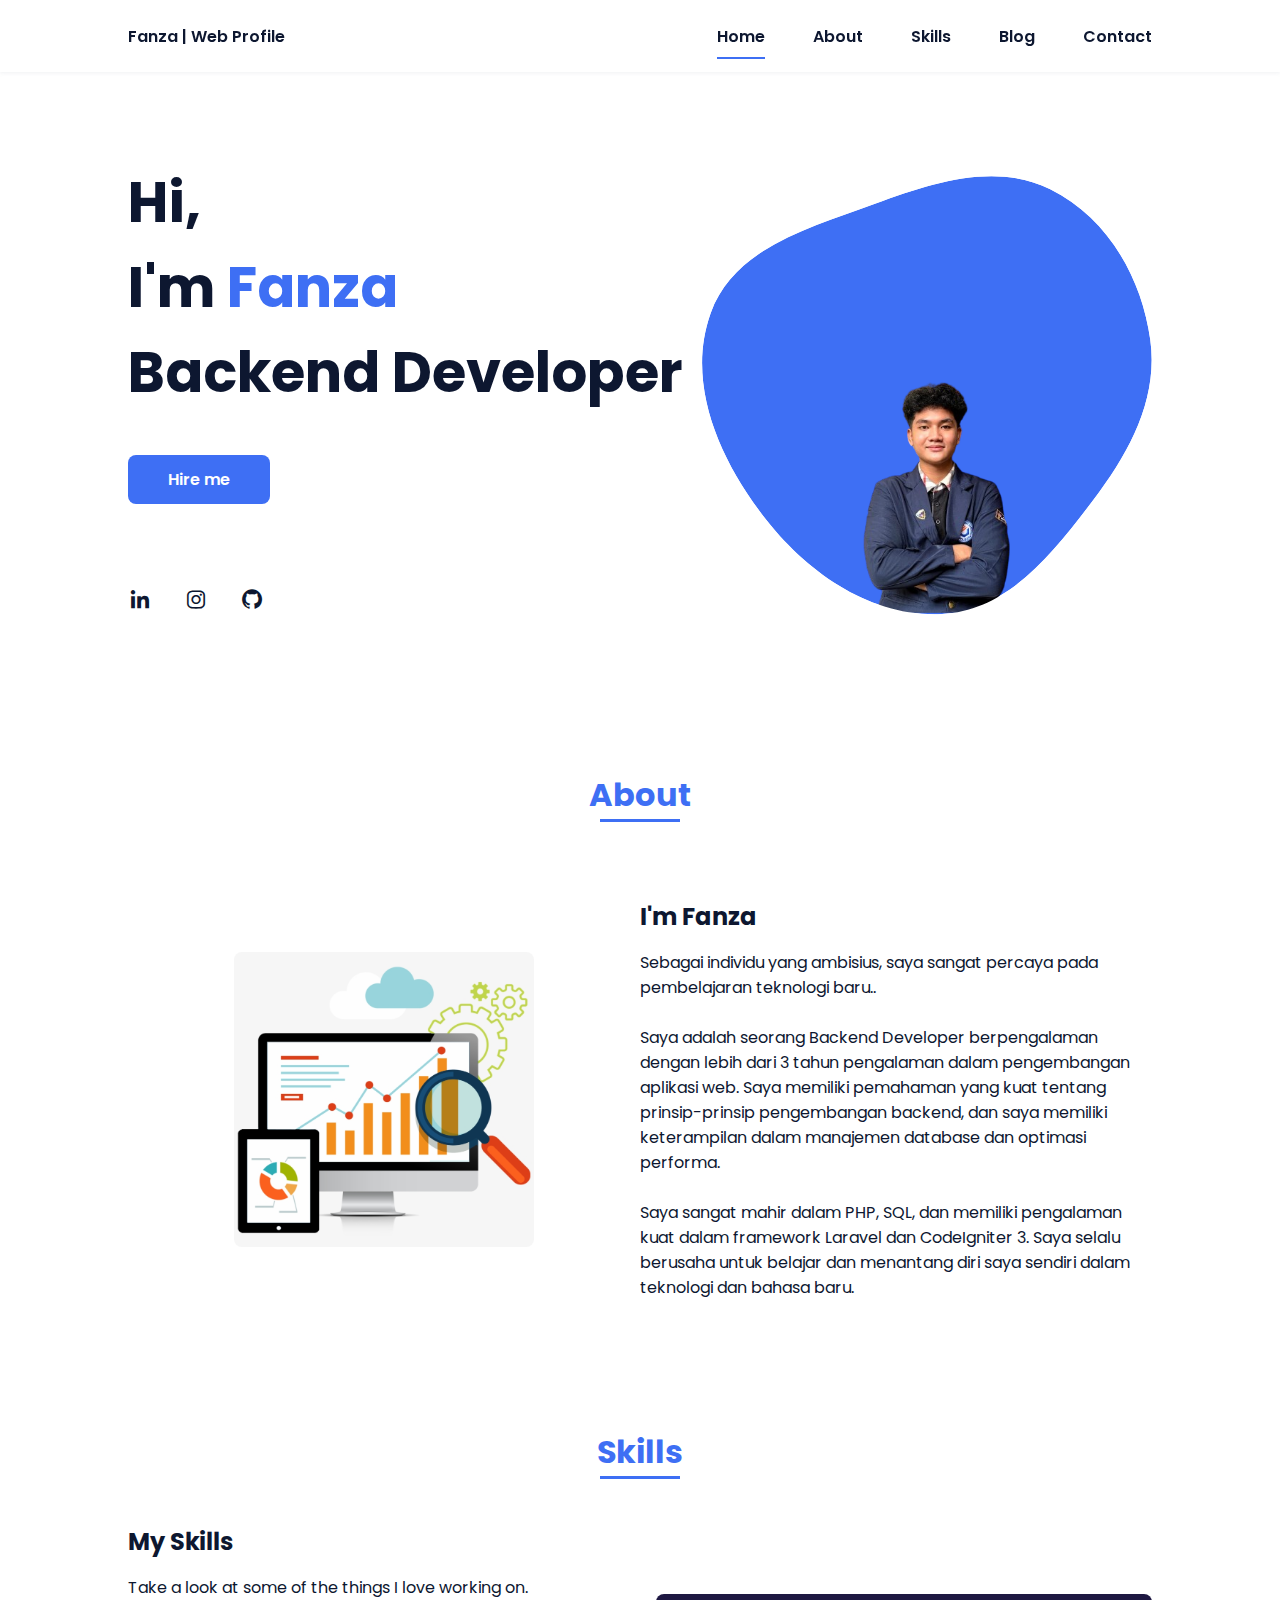
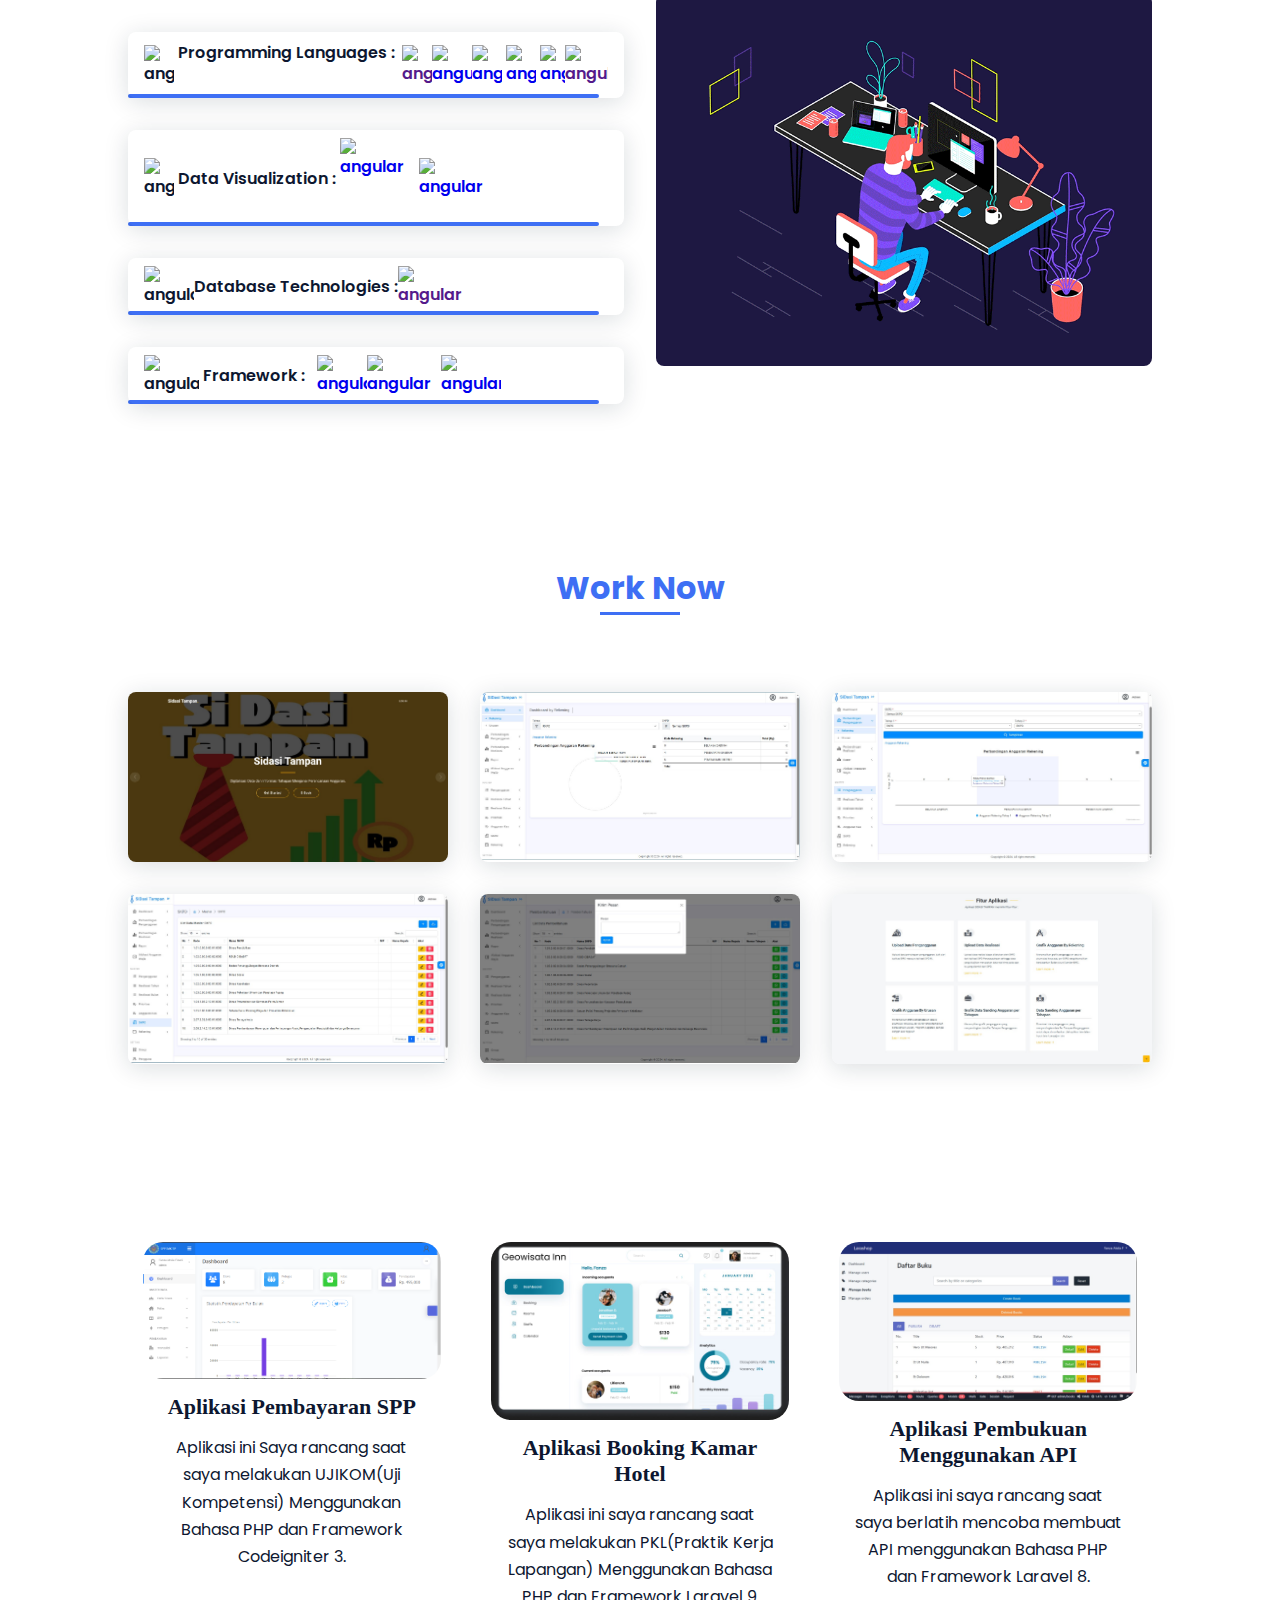
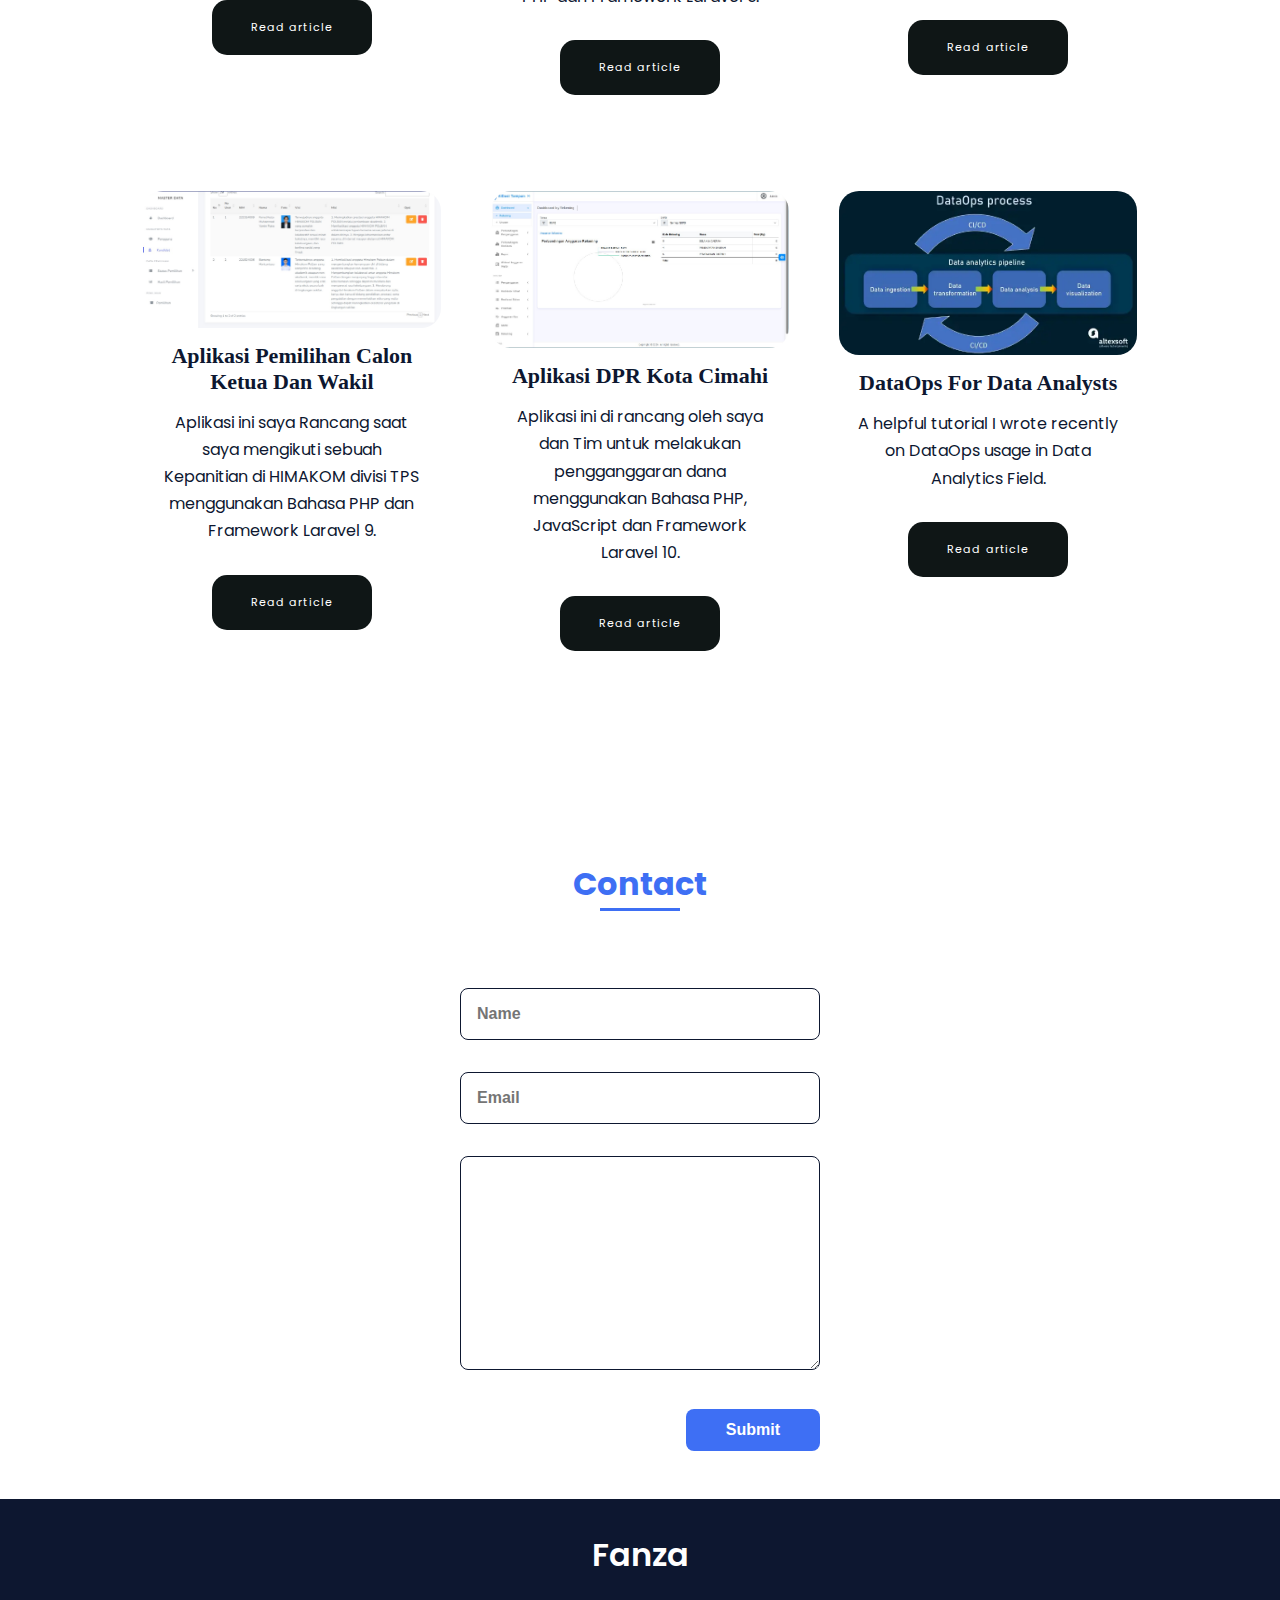
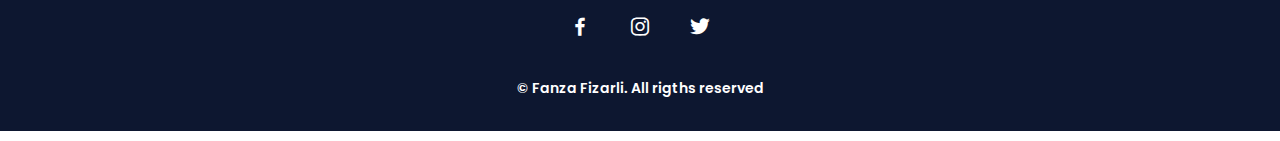
==== commit 7dd35bdf: "Fix Typo" ====
--- a/index.html
+++ b/index.html
@@ -40,7 +40,7 @@
     <section class="home bd-grid" id="home">
         <div class="home__data">
             <h1 class="home__title">Hi,<br>I'm <span class="home__title-color">Fanza</span><br> Backend Developer</h1>
-            <a href="#" class="button">Hire me</a>
+            <a href="https://wa.me/6281222268003?text=Halo%20Fanza%2C%20saya%20tertarik%20bekerja%20dengan%20anda.%20Dilihat%20dari%20pengalaman%20Anda" class="button">Hire me</a>
         </div>
         <div class="home__social">
             <a href="https://www.linkedin.com/in/fanza-a-024ab1231?utm_source=share&utm_campaign=share_via&utm_content=profile&utm_medium=android_app" class="home__social-icon"><i class='bx bxl-linkedin'></i></a>
@@ -167,7 +167,6 @@
     <!-----------------blog------------------->
     <div class="container" id="blog">
         <section class="work section" id="work">
-            <h2 class="section-title" id="blog">My Latest Projects</h2>
             <div class="grid">
                 <div class="card">
                     <div class="card_img">
@@ -237,7 +236,9 @@
                     </div>
                 </div>
             </div>
-    </div>
+        </div>
+        </div>
+    </section>
     <!--===== CONTACT =====-->
     <section class="contact section" id="contact">
         <h2 class="section-title">Contact</h2>
--- a/assets/css/styles.css
+++ b/assets/css/styles.css
@@ -261,6 +261,16 @@
   text-align: center;
 }
 
+.table__container {
+  display: flex;
+  justify-content: center;
+  align-items: center;
+  flex-direction: column;
+}
+table {
+  margin: 0 auto;
+}
+
 .about__subtitle {
   margin-bottom: var(--mb-2);
 }
@@ -725,49 +735,38 @@
     }
 
 }
-table {
+/* assets/css/styles.css */
+table.dataTable {
   width: 100%;
+  margin: 0 auto;
+  clear: both;
+  border-spacing: 0;
   border-collapse: collapse;
 }
 
-th, td {
-  padding: 15px;
-  text-align: left;
-  border-bottom: 1px solid #ddd;
-}
-
+table.dataTable thead th,
+table.dataTable tbody td {
+  border: 1px solid #ddd;
+  padding: 10px;
+}
+table.dataTable tr:nth-child(even) {
+  background-color: #f2f2f2;
+}
 @media screen and (max-width: 600px) {
-  table, thead, tbody, th, td, tr {
+  table.dataTable thead th,
+  table.dataTable tbody td {
+    padding: 5px;
+  }
+}
+
+.responsive-table {
+  width: 100%;
+  overflow-x: auto;
+  -webkit-overflow-scrolling: touch;
+}
+
+@media screen and (max-width: 600px) {
+  .responsive-table {
     display: block;
   }
-
-  thead tr {
-    position: absolute;
-    top: -9999px;
-    left: -9999px;
-  }
-
-  tr { border: 1px solid #ccc; }
-
-  td {
-    border: none;
-    border-bottom: 1px solid #eee;
-    position: relative;
-    padding-left: 50%;
-  }
-
-  td:before {
-    position: absolute;
-    top: 6px;
-    left: 6px;
-    width: 45%;
-    padding-right: 10px;
-    white-space: nowrap;
-  }
-
-  td:nth-of-type(1):before { content: "ID"; }
-  td:nth-of-type(2):before { content: "Judul"; }
-  td:nth-of-type(3):before { content: "Kategori"; }
-  td:nth-of-type(4):before { content: "Tanggal"; }
-  td:nth-of-type(5):before { content: "Waktu Scraping"; }
 }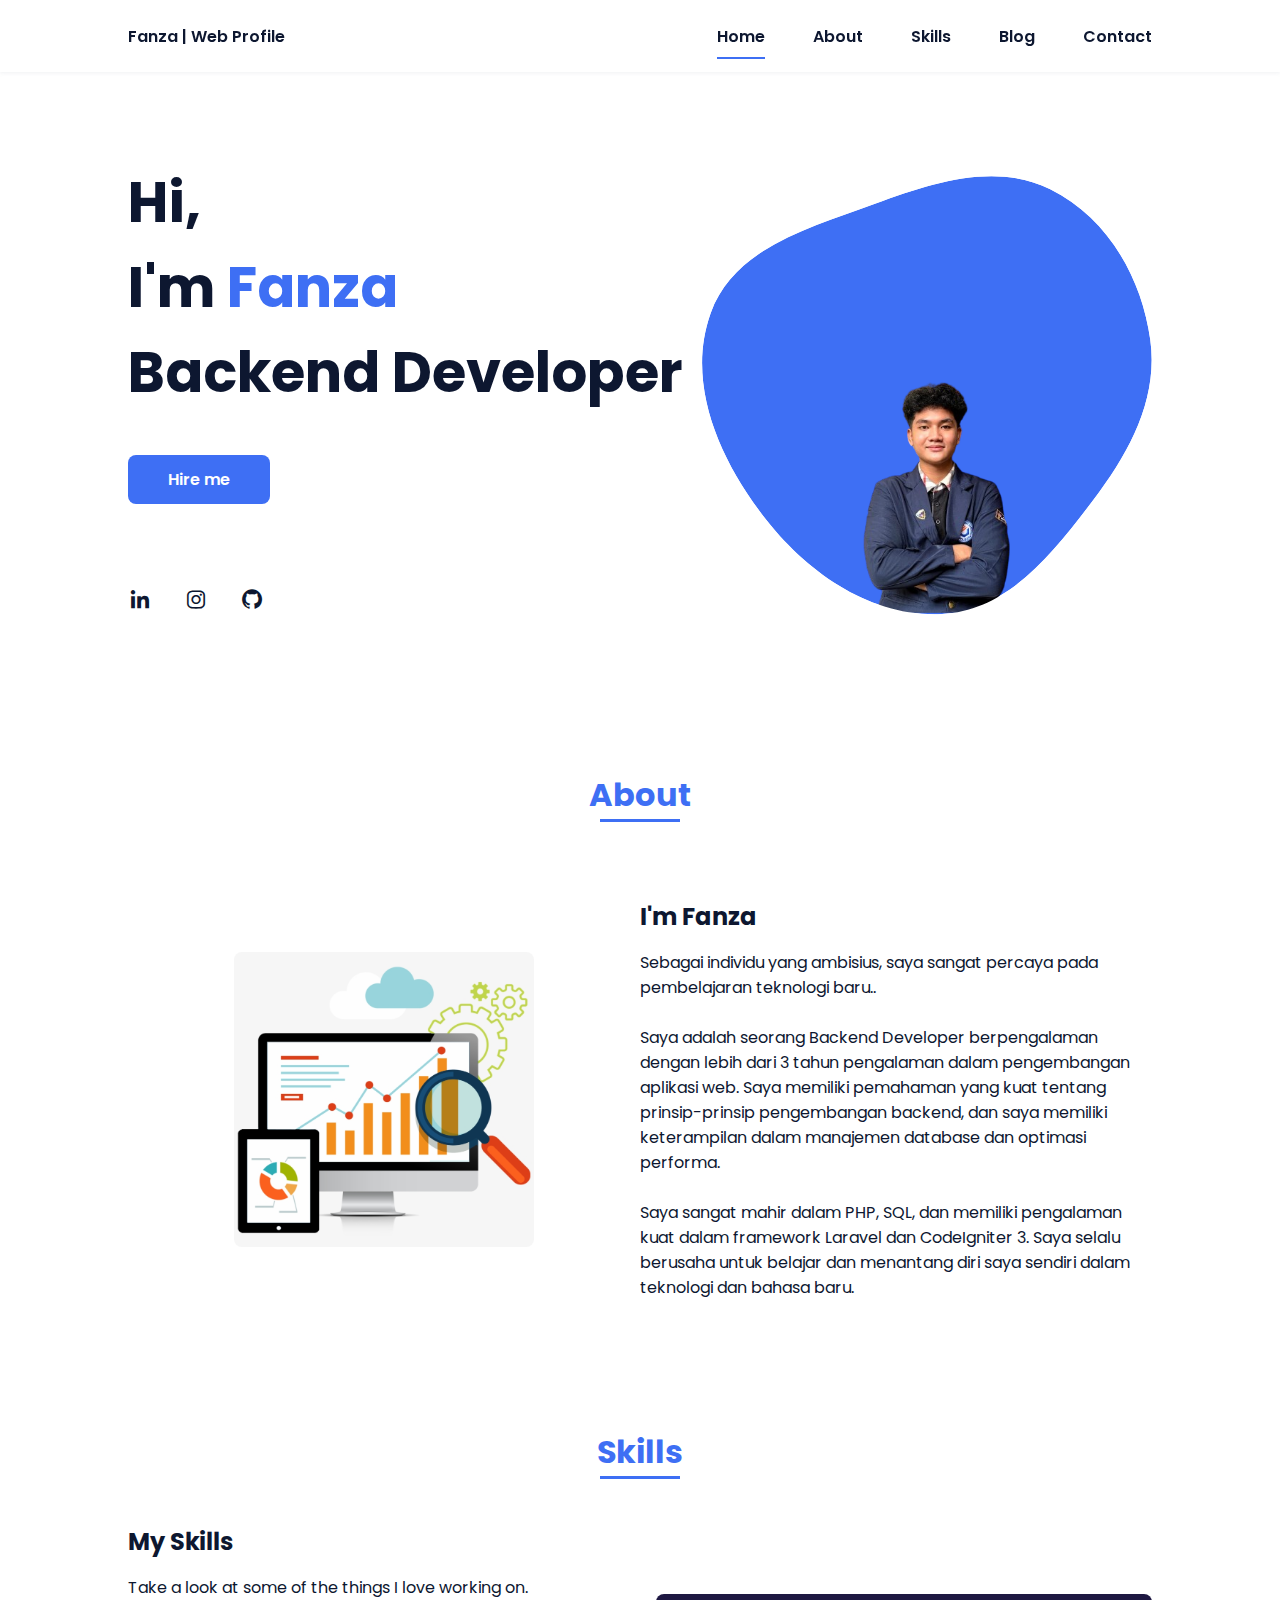
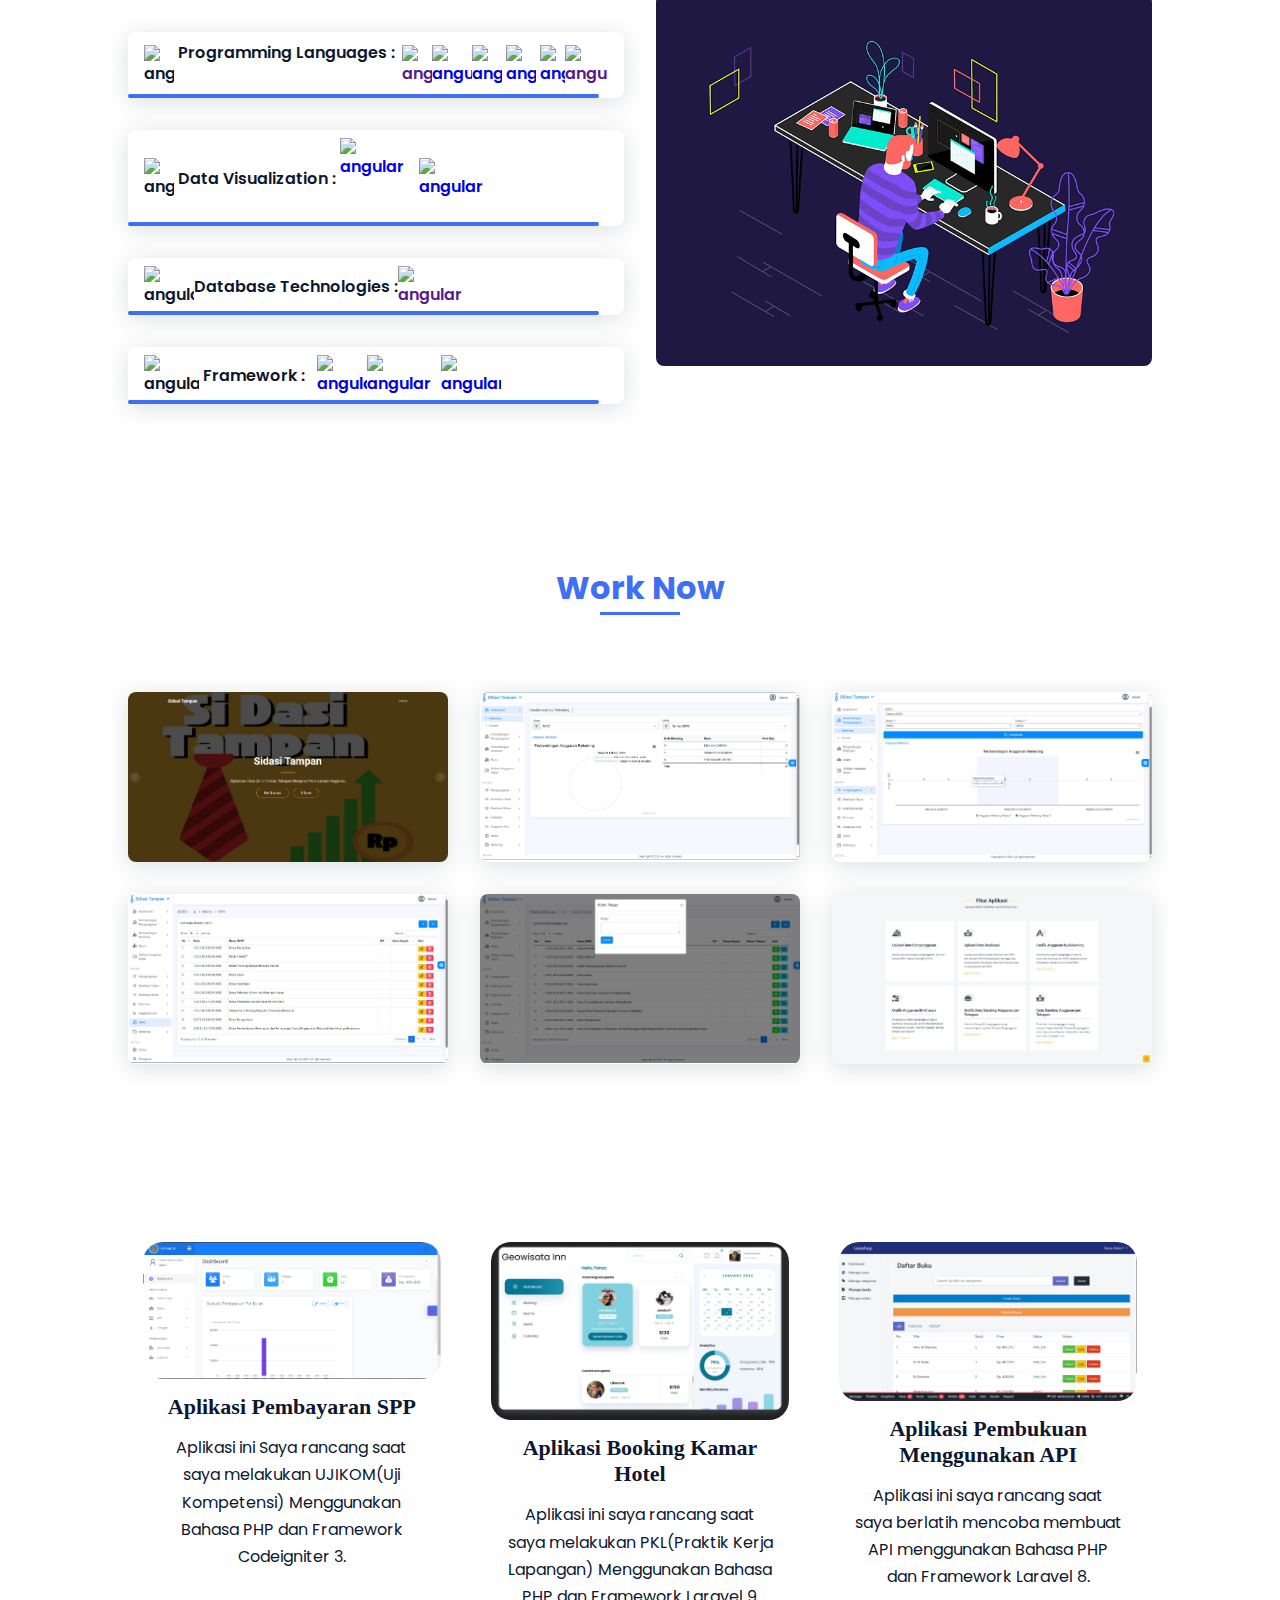
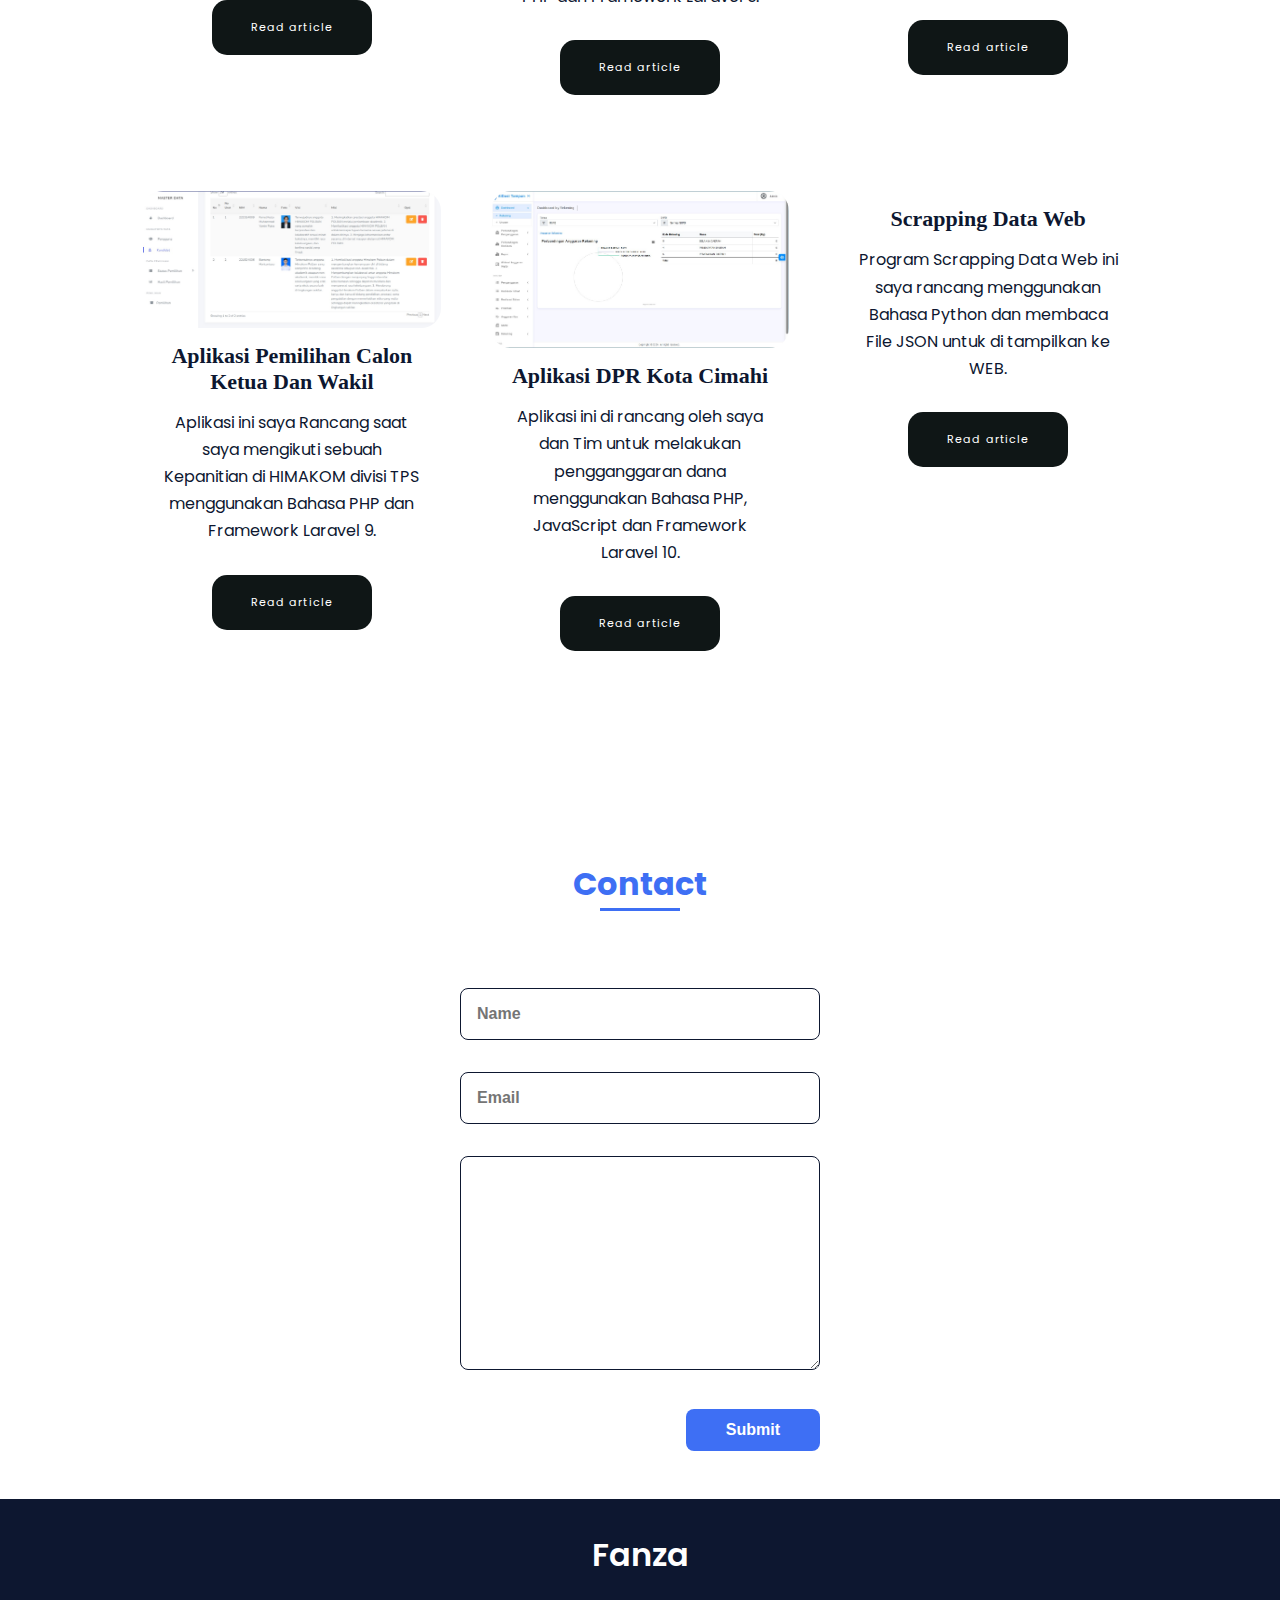
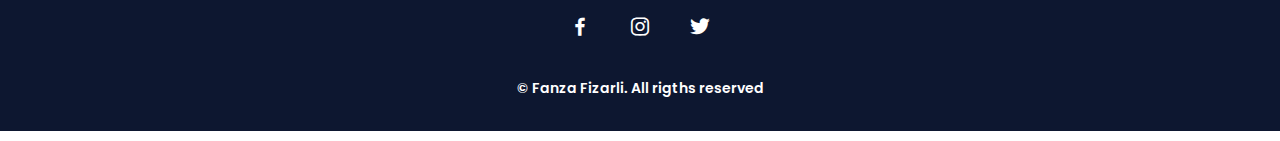
==== commit 46a50806: "Menambahkan Latest Project" ====
--- a/index.html
+++ b/index.html
@@ -230,8 +230,8 @@
                         <img src="assets/img/data2.webp" alt="">
                     </div>
                     <div class="card_body">
-                        <h2 class="card_title">DataOps for Data Analysts</h2>
-                        <p>A helpful tutorial I wrote recently on DataOps usage in Data Analytics Field.</p>
+                        <h2 class="card_title">Scrapping Data Web</h2>
+                        <p>Program Scrapping Data Web ini saya rancang menggunakan Bahasa Python dan membaca File JSON untuk di tampilkan ke WEB.</p>
                         <a href="pages/scrapping.html" class="read_more">Read article</a>
                     </div>
                 </div>
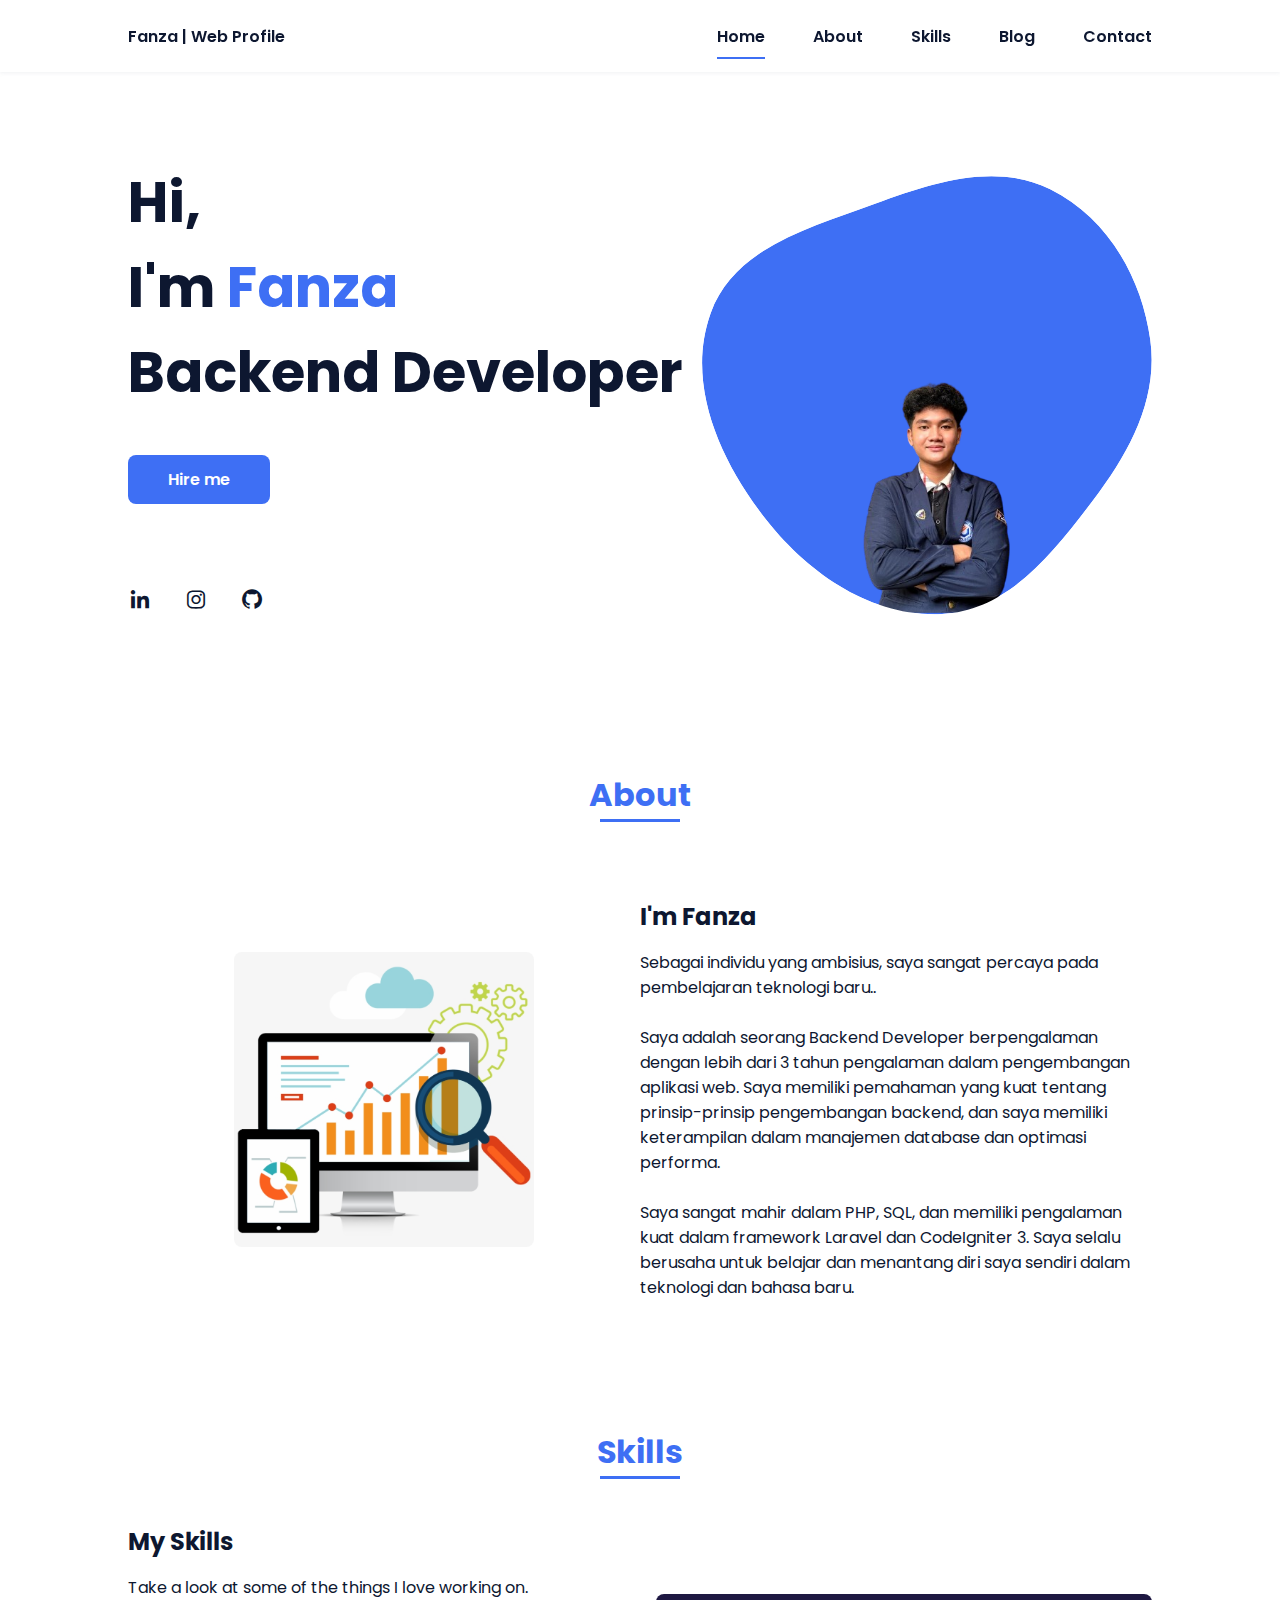
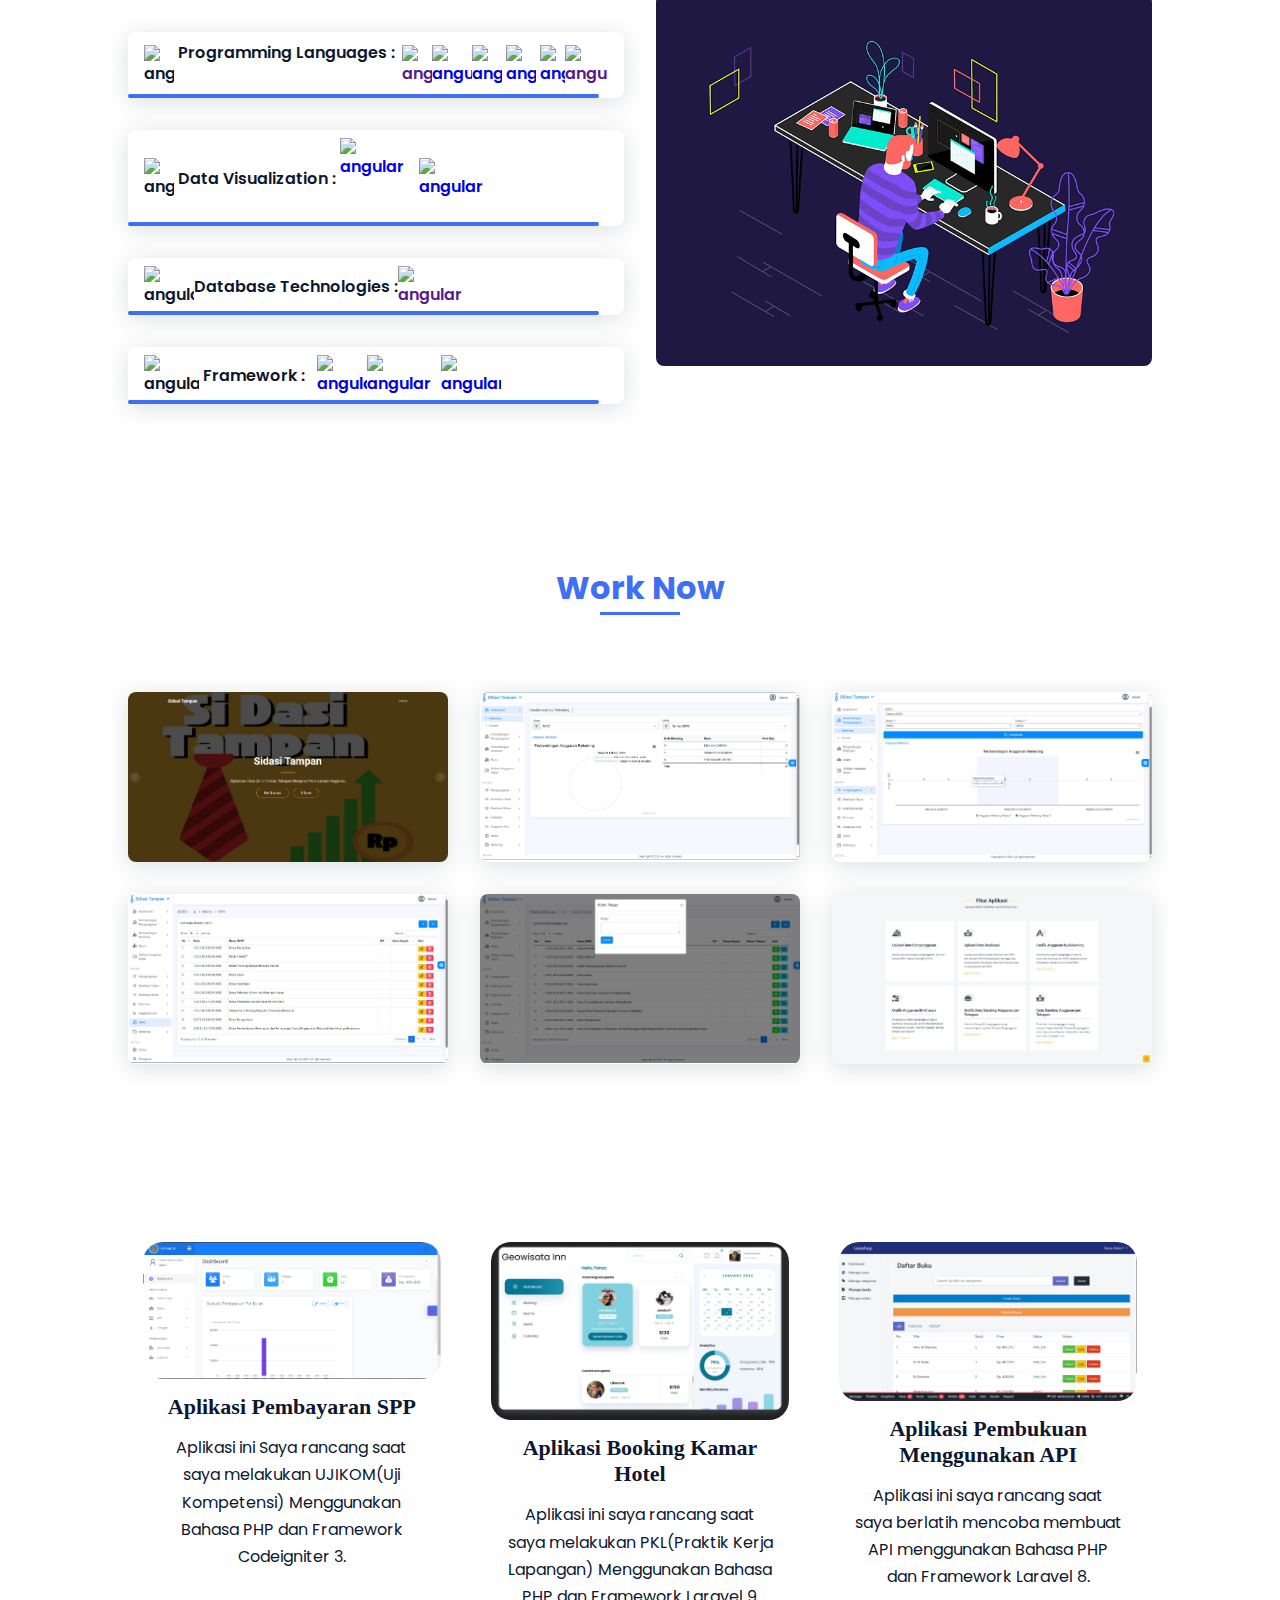
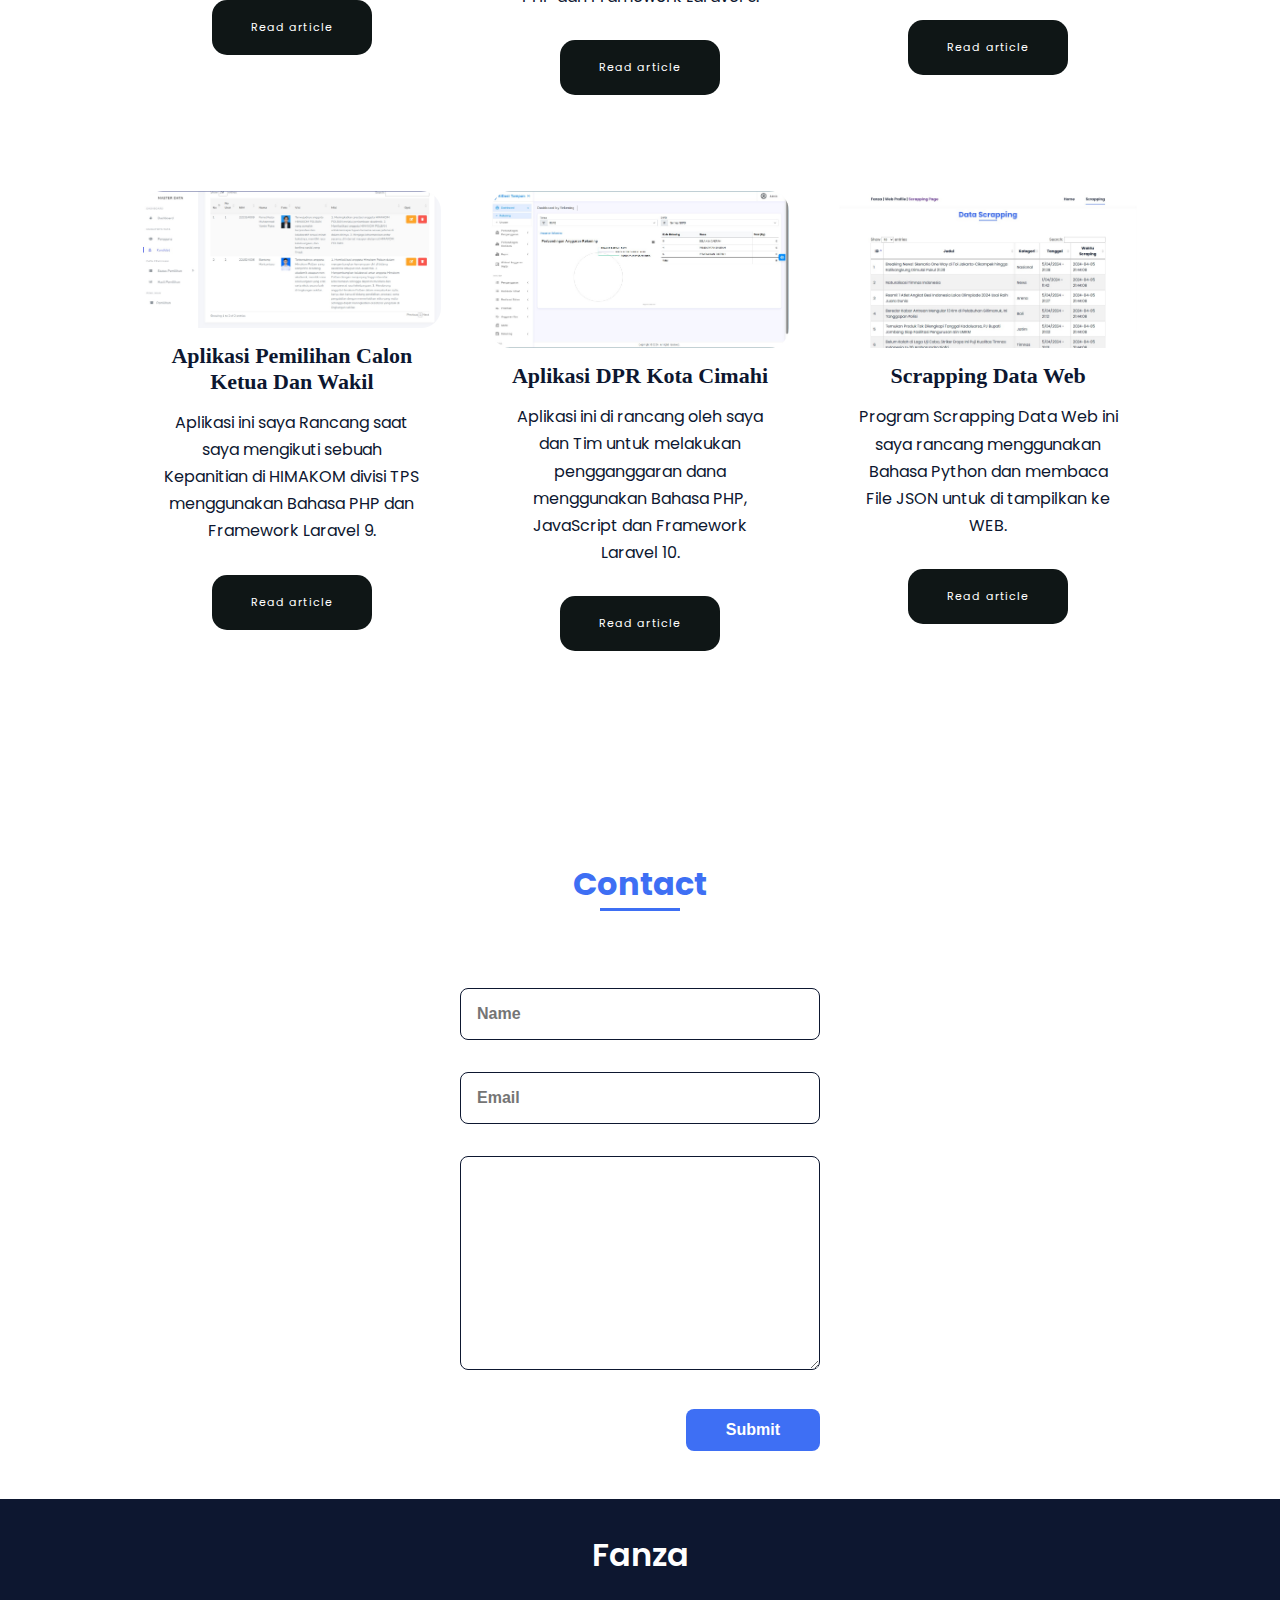
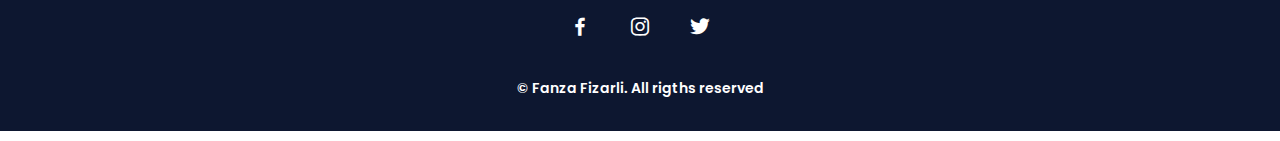
==== commit 6fc60d6b: "Fix Typo" ====
--- a/index.html
+++ b/index.html
@@ -227,7 +227,7 @@
                 </div>
                 <div class="card">
                     <div class="card_img">
-                        <img src="assets/img/data2.webp" alt="">
+                        <img src="assets/img/ScrappingPython.jpg" alt="">
                     </div>
                     <div class="card_body">
                         <h2 class="card_title">Scrapping Data Web</h2>
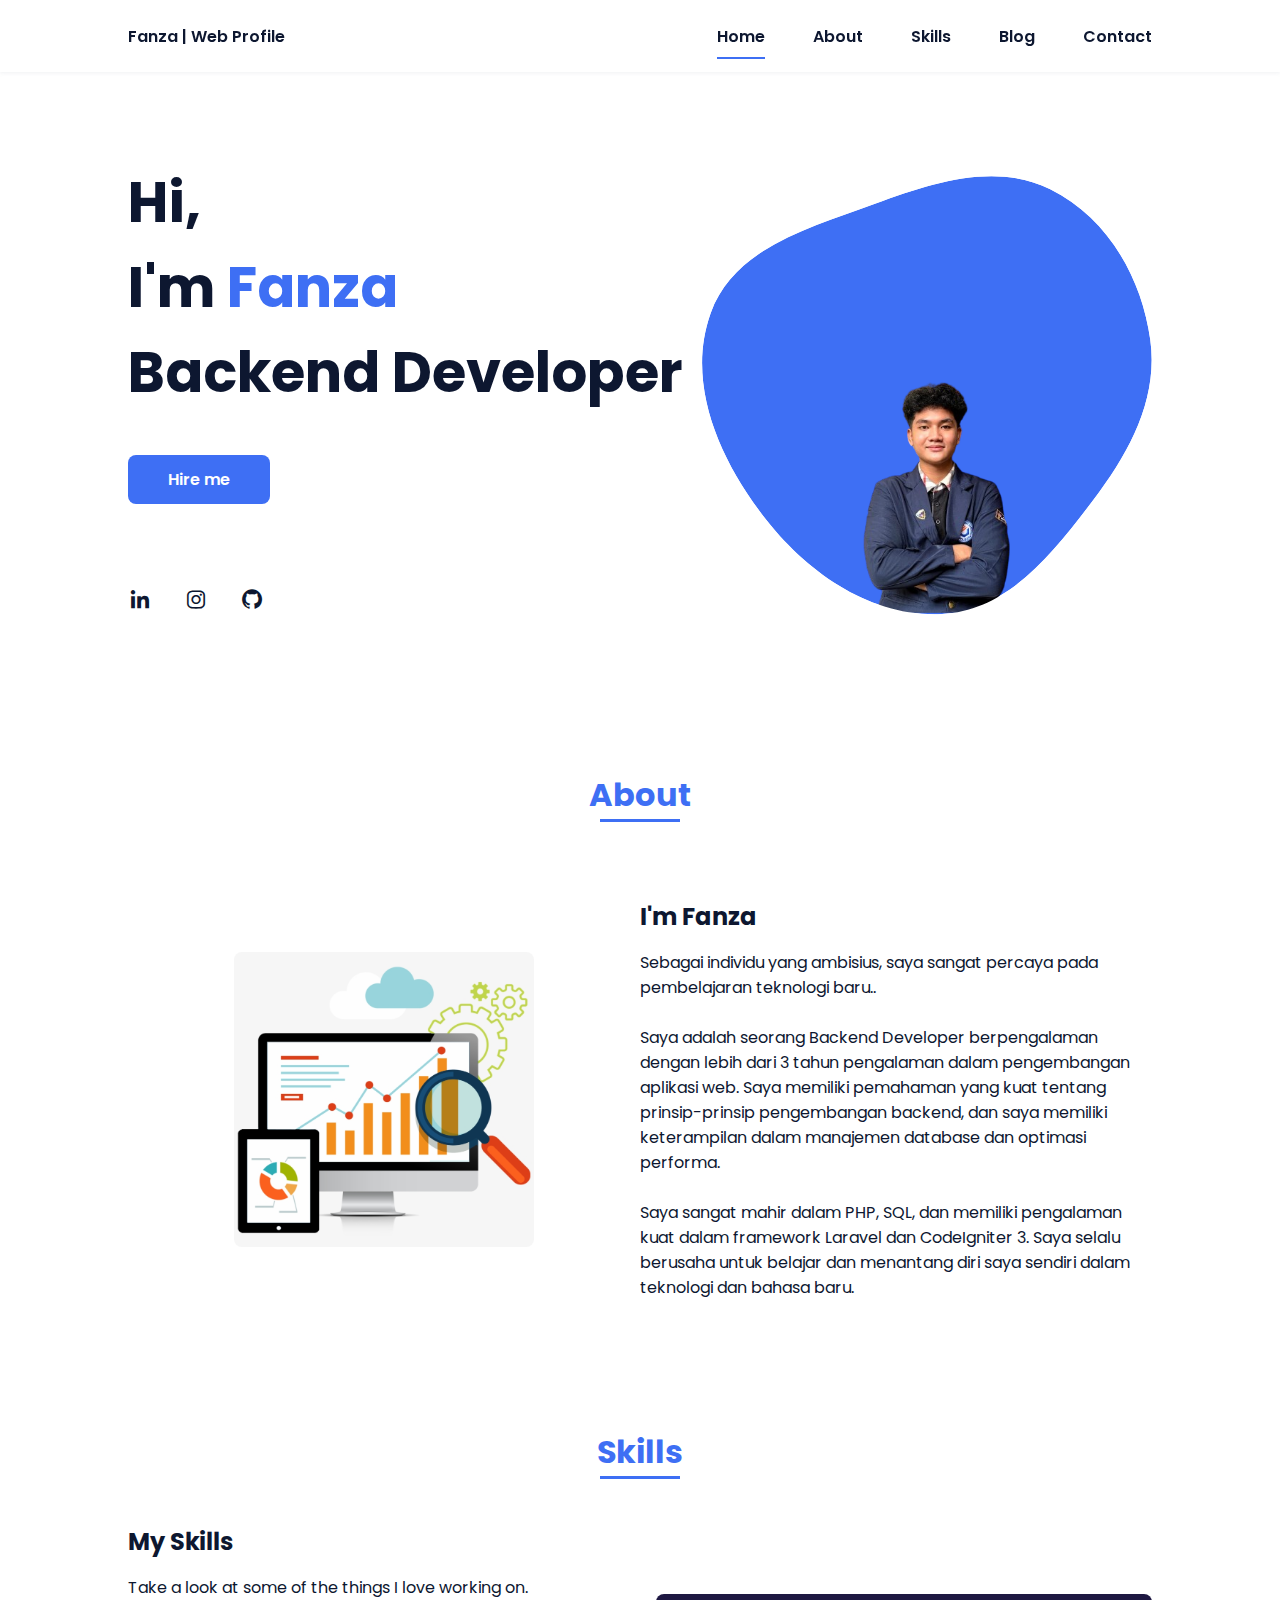
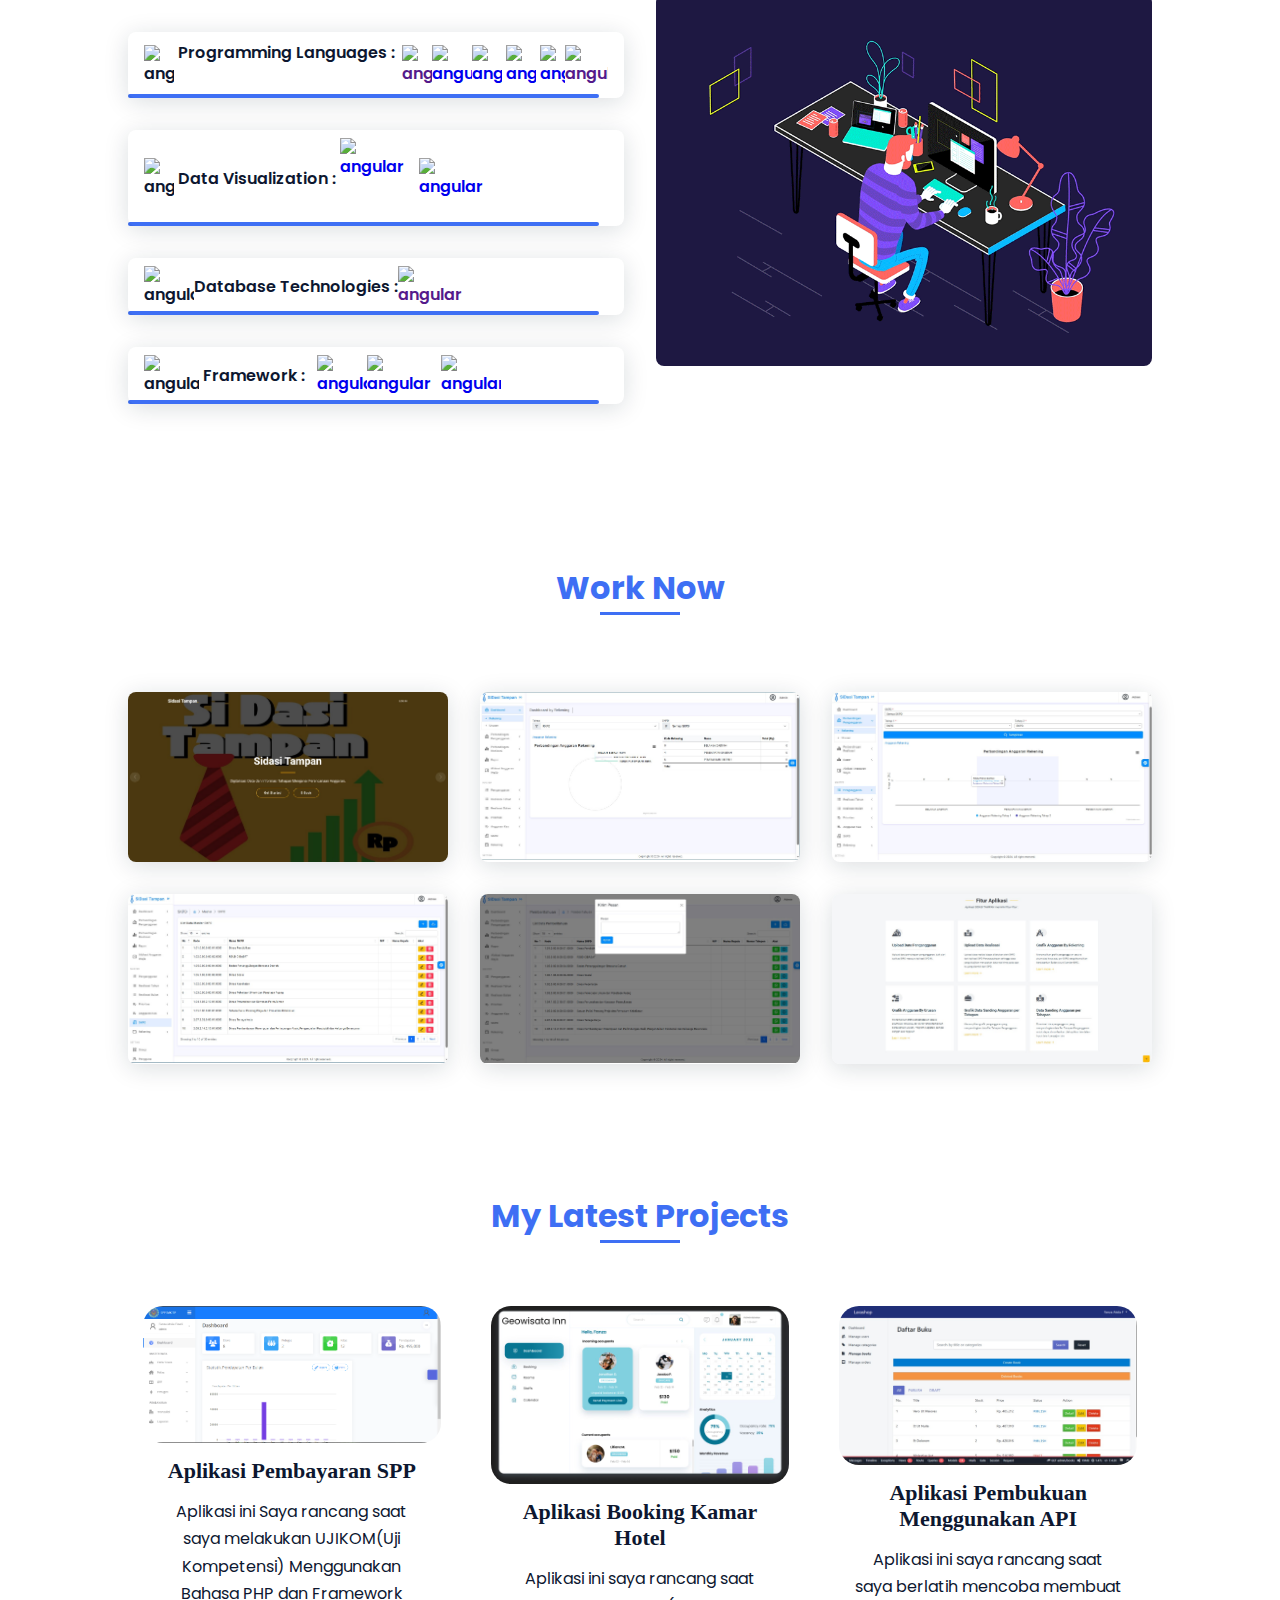
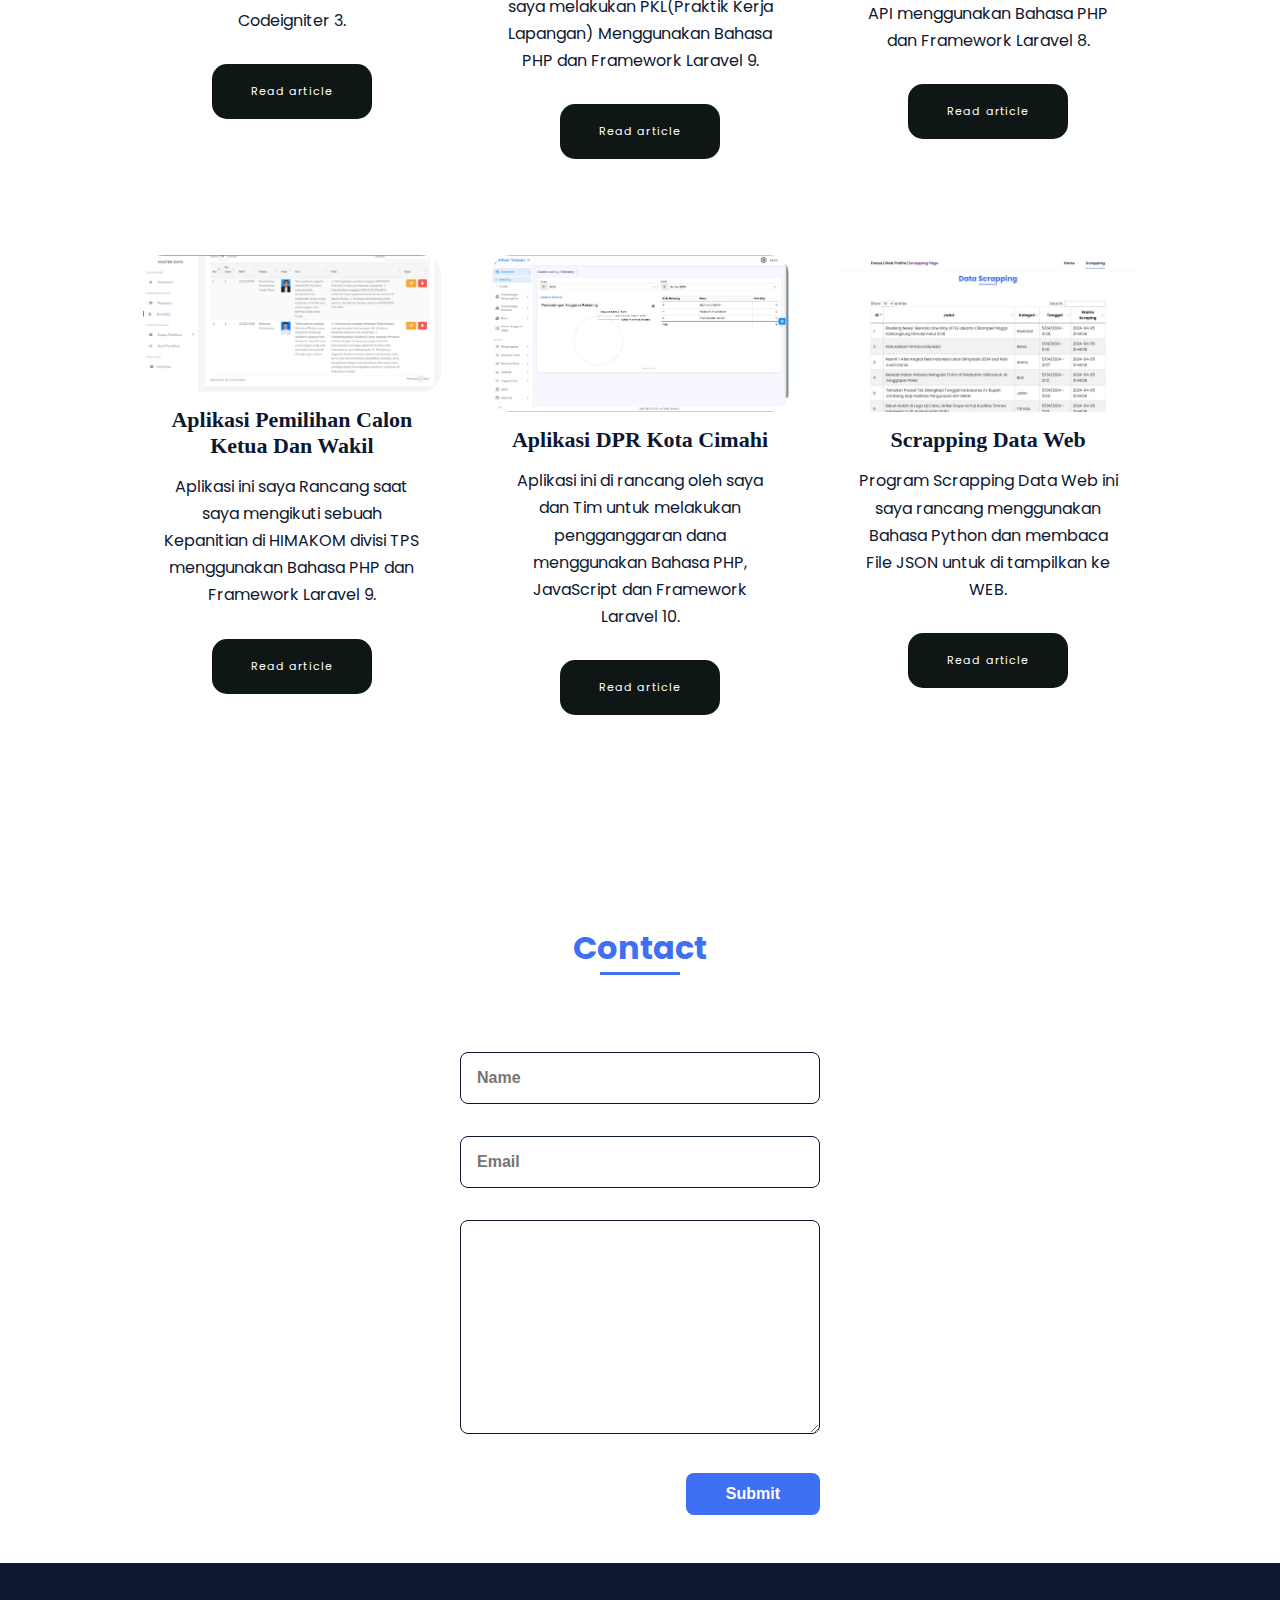
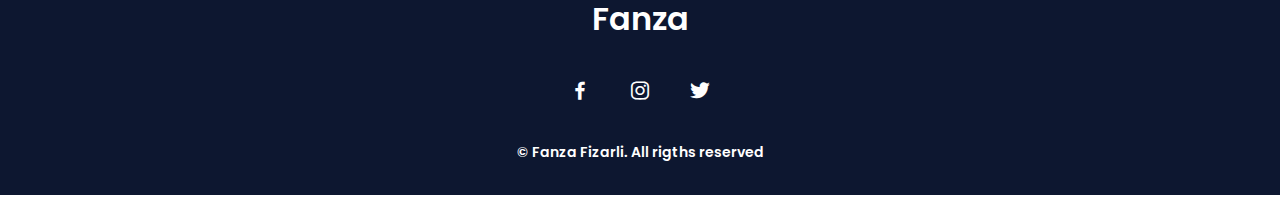
==== commit 36993bea: "Fix Typo" ====
--- a/index.html
+++ b/index.html
@@ -167,6 +167,7 @@
     <!-----------------blog------------------->
     <div class="container" id="blog">
         <section class="work section" id="work">
+            <h2 class="section-title" id="blog">My Latest Projects</h2>
             <div class="grid">
                 <div class="card">
                     <div class="card_img">
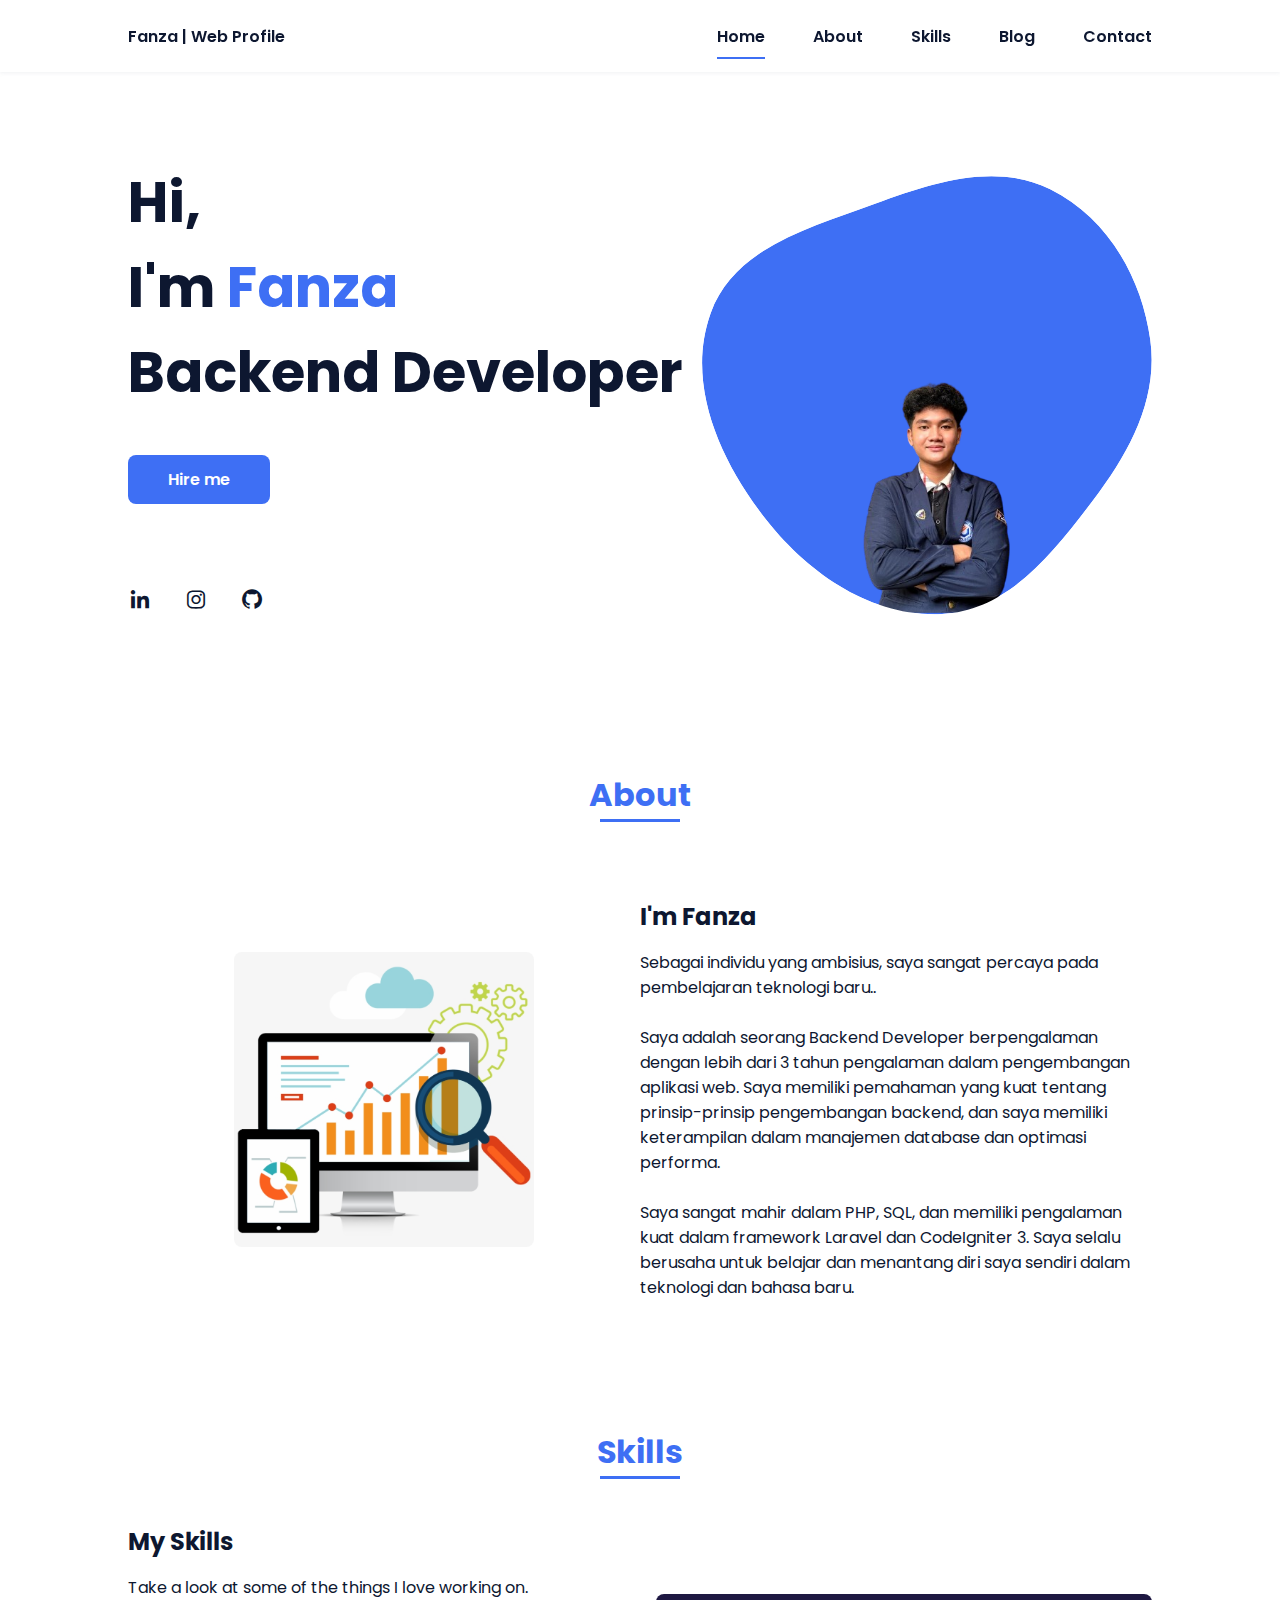
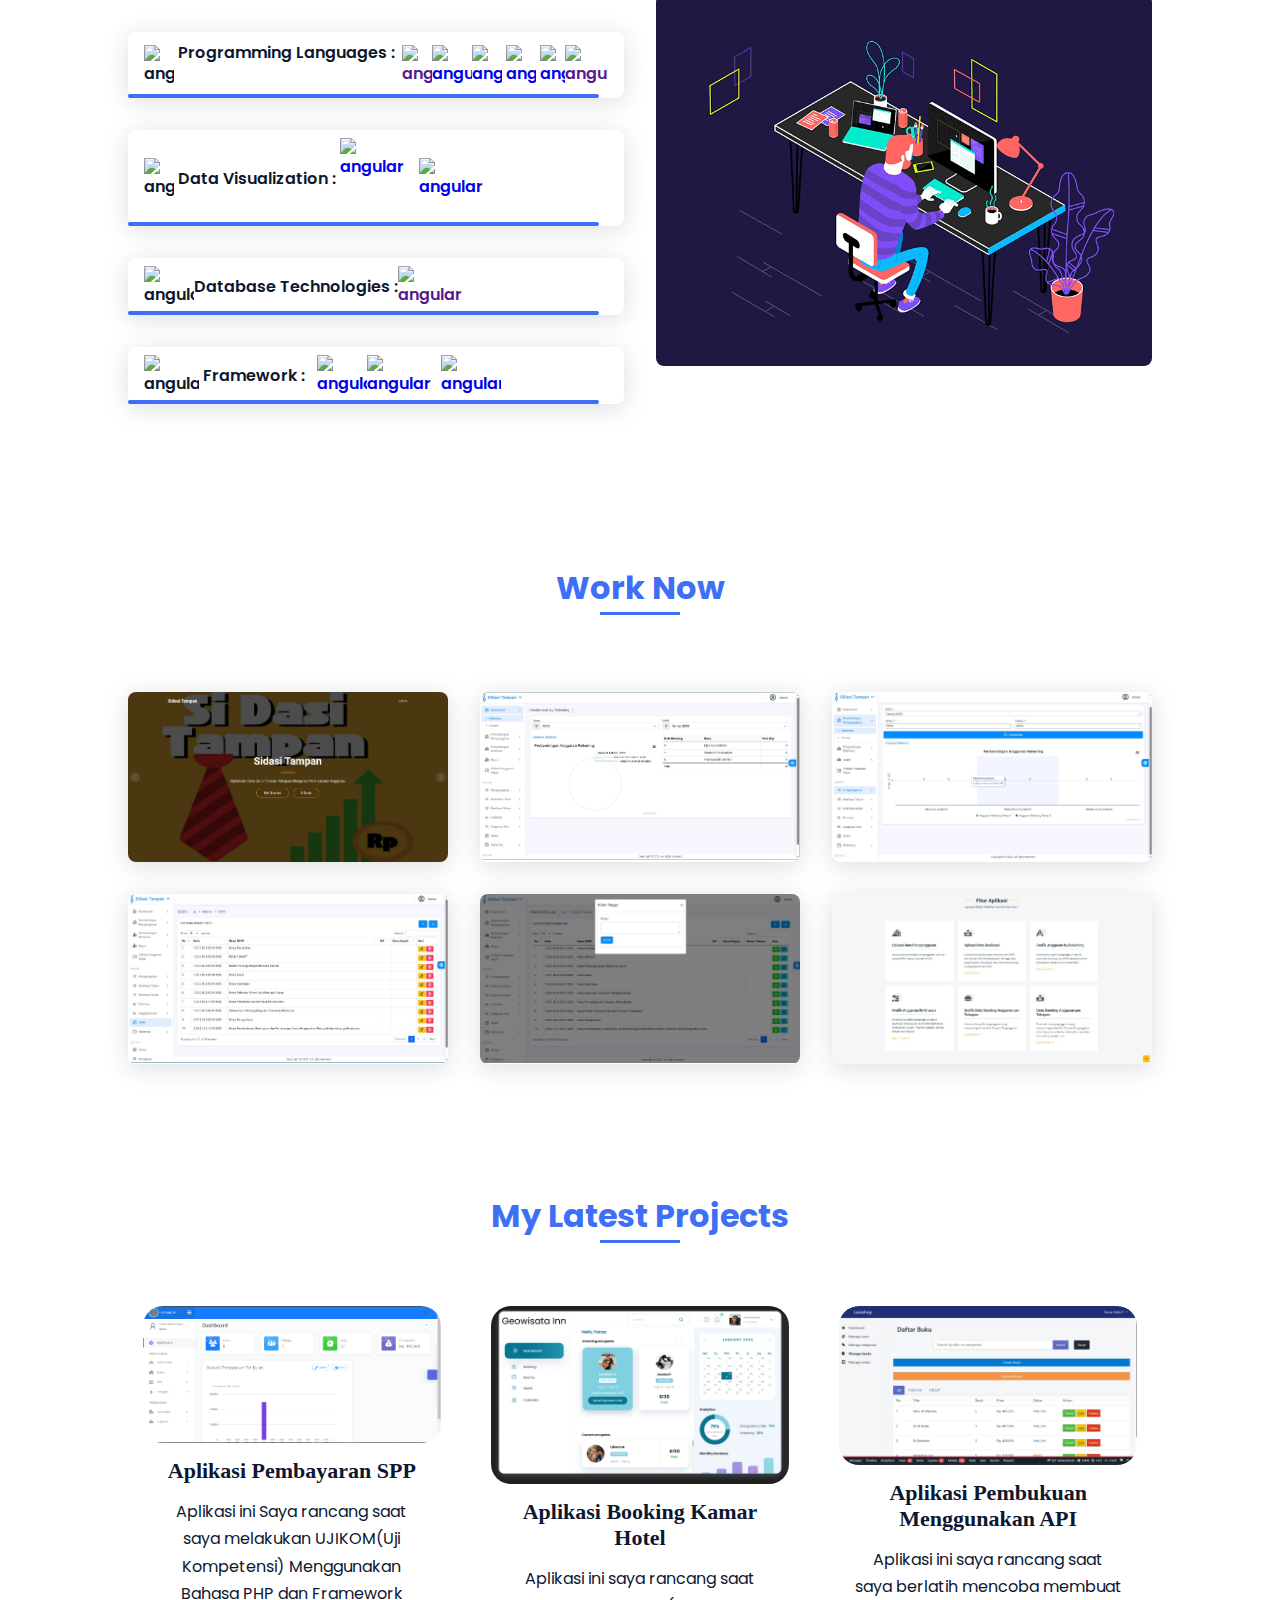
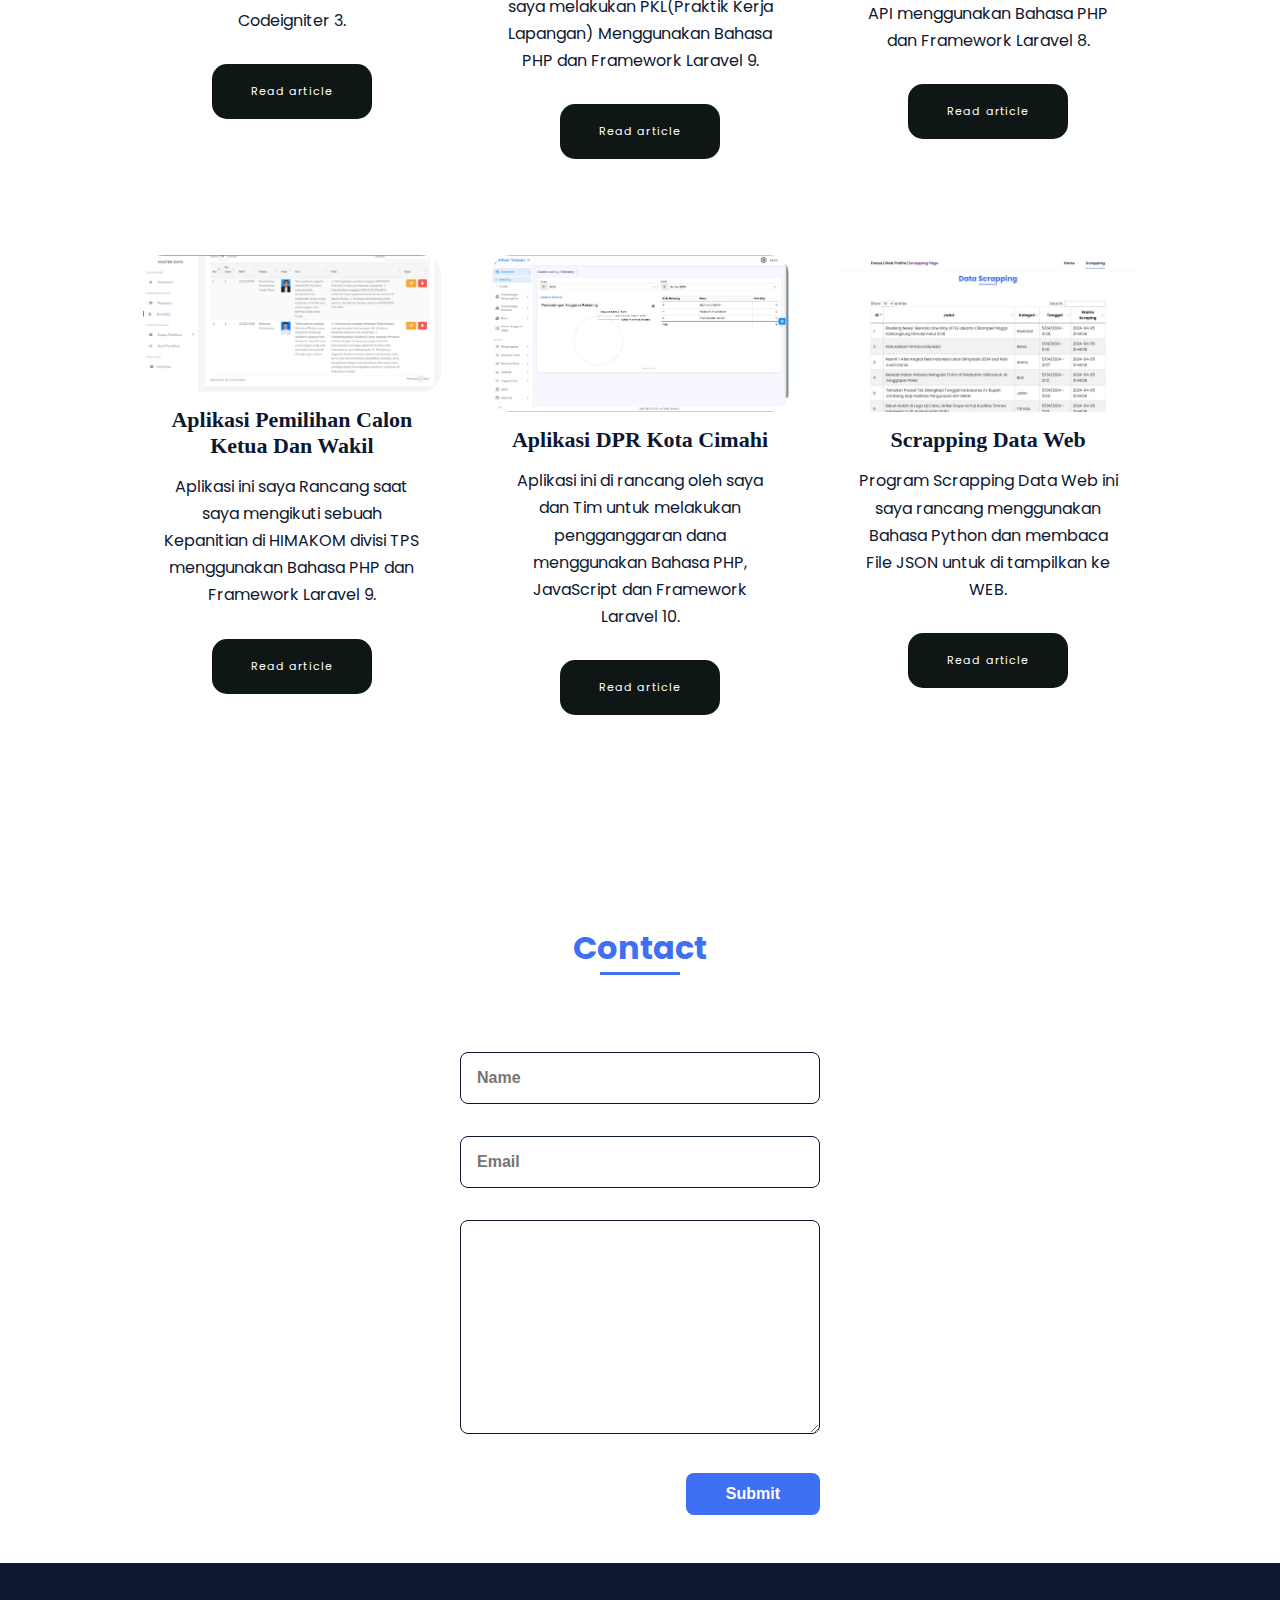
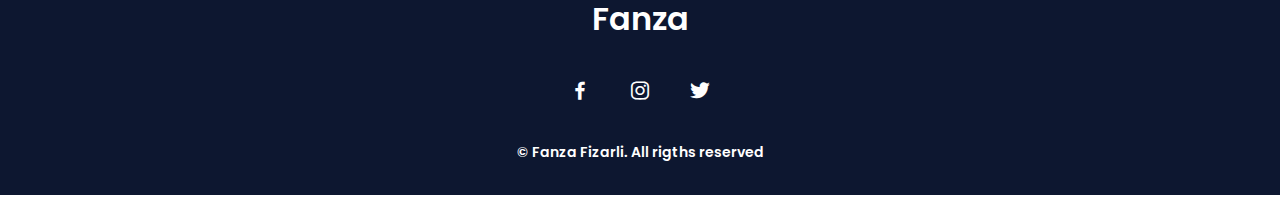
==== commit 4a4a1c4e: "Add new Readme" ====
--- a/index.html
+++ b/index.html
@@ -177,7 +177,7 @@
                         <h2 class="card_title">Aplikasi Pembayaran SPP</h2>
                         <p>Aplikasi ini Saya rancang saat saya melakukan UJIKOM(Uji Kompetensi) Menggunakan Bahasa PHP dan Framework Codeigniter 3. </p>
 
-                        <a href="blog.html" class="read_more">Read article</a>
+                        <a href="#" class="read_more">Read article</a>
                     </div>
                 </div>
                 <div class="card">
@@ -188,7 +188,7 @@
                         <h2 class="card_title">Aplikasi Booking Kamar Hotel</h2>
                         <p>Aplikasi ini saya rancang saat saya melakukan PKL(Praktik Kerja Lapangan) Menggunakan Bahasa PHP dan Framework Laravel 9. </p>
 
-                        <a href="" class="read_more">Read article</a>
+                        <a href="#" class="read_more">Read article</a>
                     </div>
                 </div>
                 <div class="card">
@@ -199,7 +199,7 @@
                         <h2 class="card_title">Aplikasi Pembukuan Menggunakan API</h2>
                         <p>Aplikasi ini saya rancang saat saya berlatih mencoba membuat API menggunakan Bahasa PHP dan Framework Laravel 8.</p>
 
-                        <a href="" class="read_more">Read article</a>
+                        <a href="#" class="read_more">Read article</a>
                     </div>
                 </div>
             </div>
@@ -212,7 +212,7 @@
                         <h2 class="card_title">Aplikasi Pemilihan Calon Ketua dan Wakil</h2>
                         <p>Aplikasi ini saya Rancang saat saya mengikuti sebuah Kepanitian di HIMAKOM divisi TPS menggunakan Bahasa PHP dan Framework Laravel 9. </p>
 
-                        <a href="blog.html" class="read_more">Read article</a>
+                        <a href="#" class="read_more">Read article</a>
                     </div>
                 </div>
                 <div class="card">
@@ -223,7 +223,7 @@
                         <h2 class="card_title">Aplikasi DPR Kota Cimahi</h2>
                         <p>Aplikasi ini di rancang oleh saya dan Tim untuk melakukan pengganggaran dana menggunakan Bahasa PHP, JavaScript dan Framework Laravel 10. </p>
 
-                        <a href="" class="read_more">Read article</a>
+                        <a href="#" class="read_more">Read article</a>
                     </div>
                 </div>
                 <div class="card">
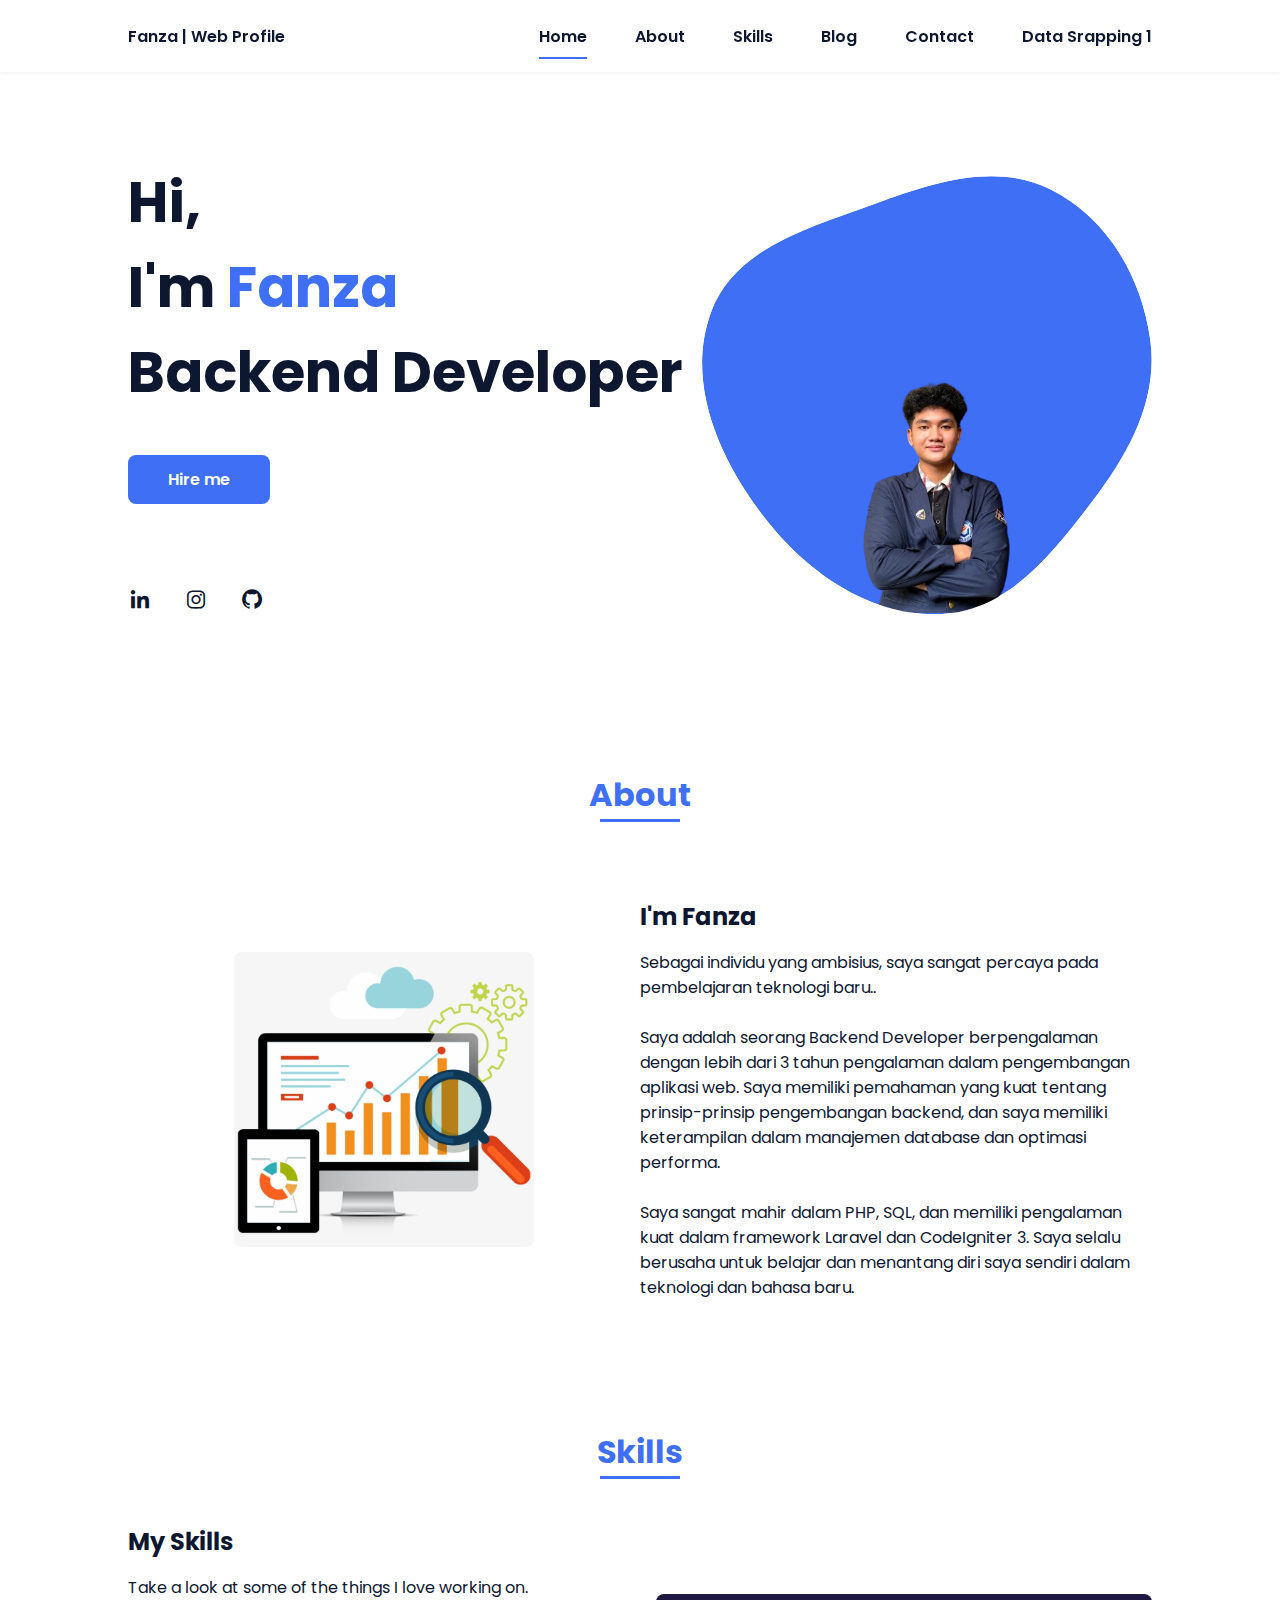
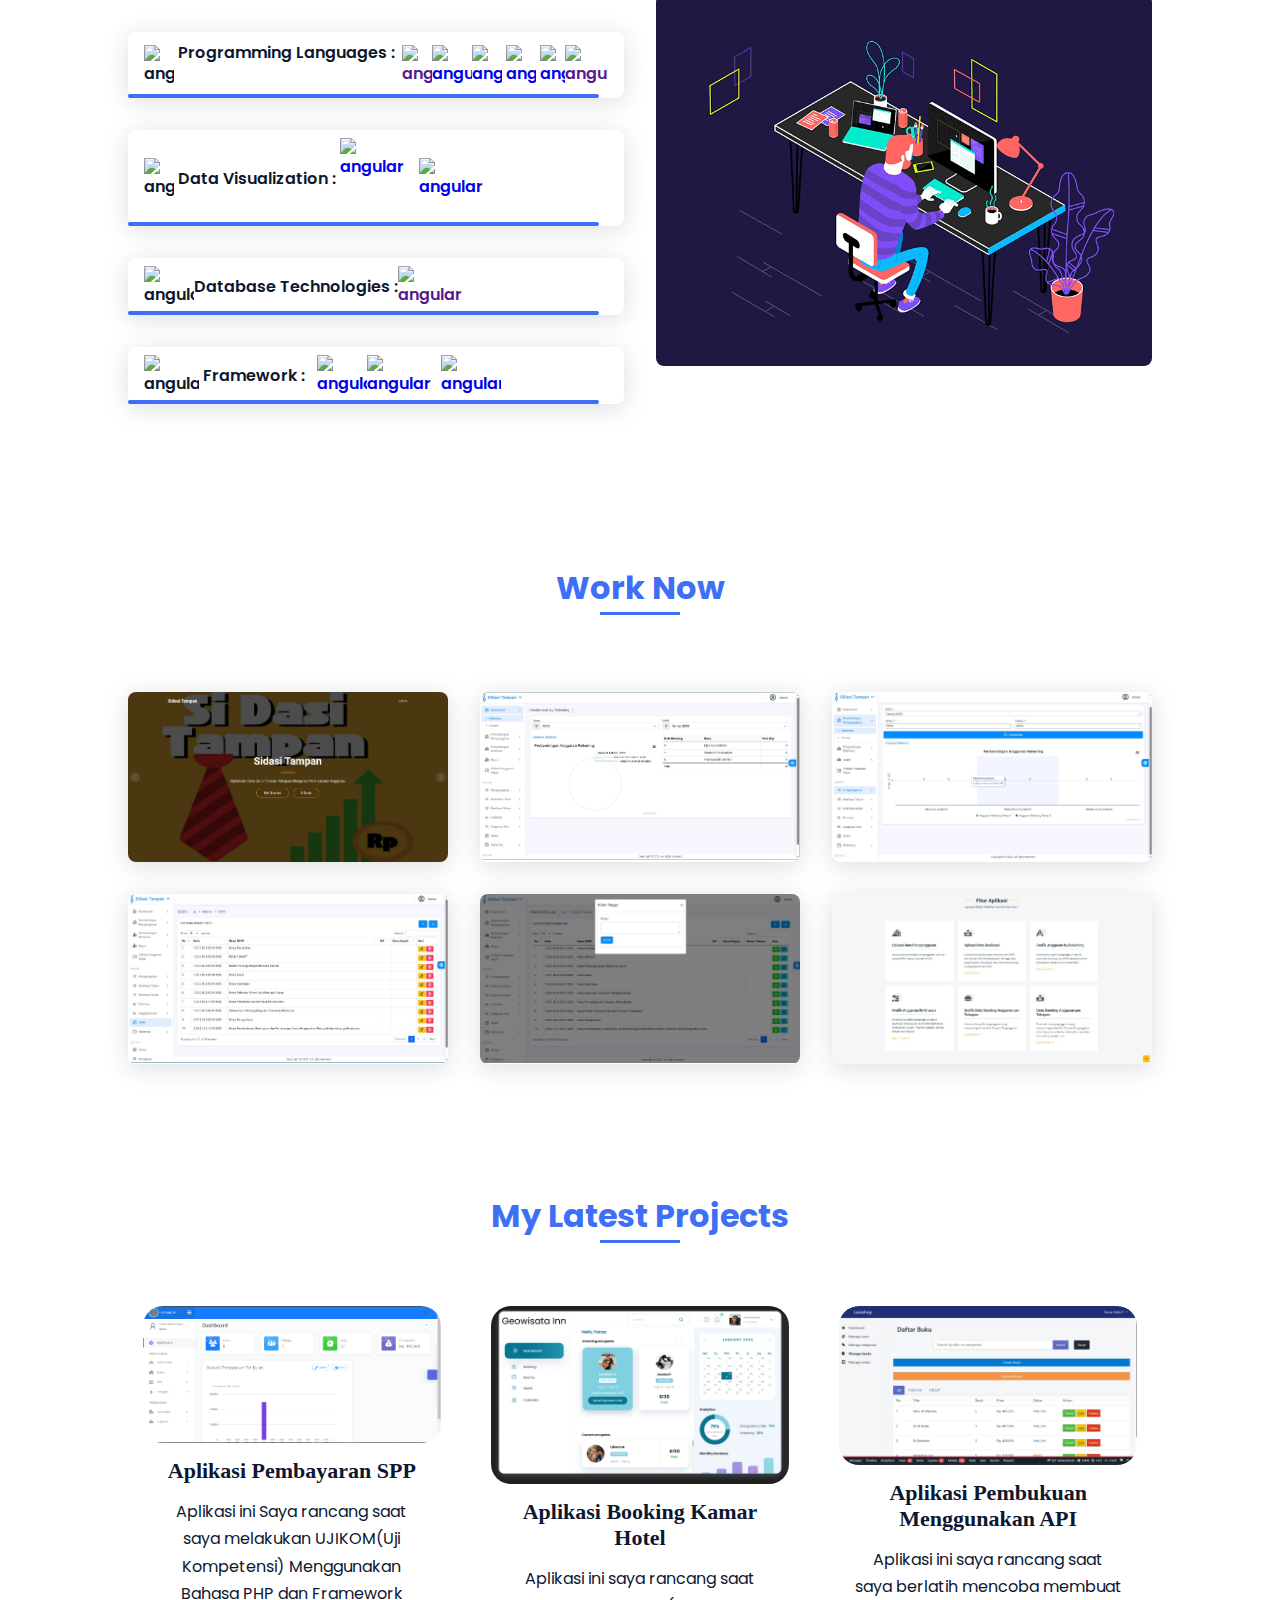
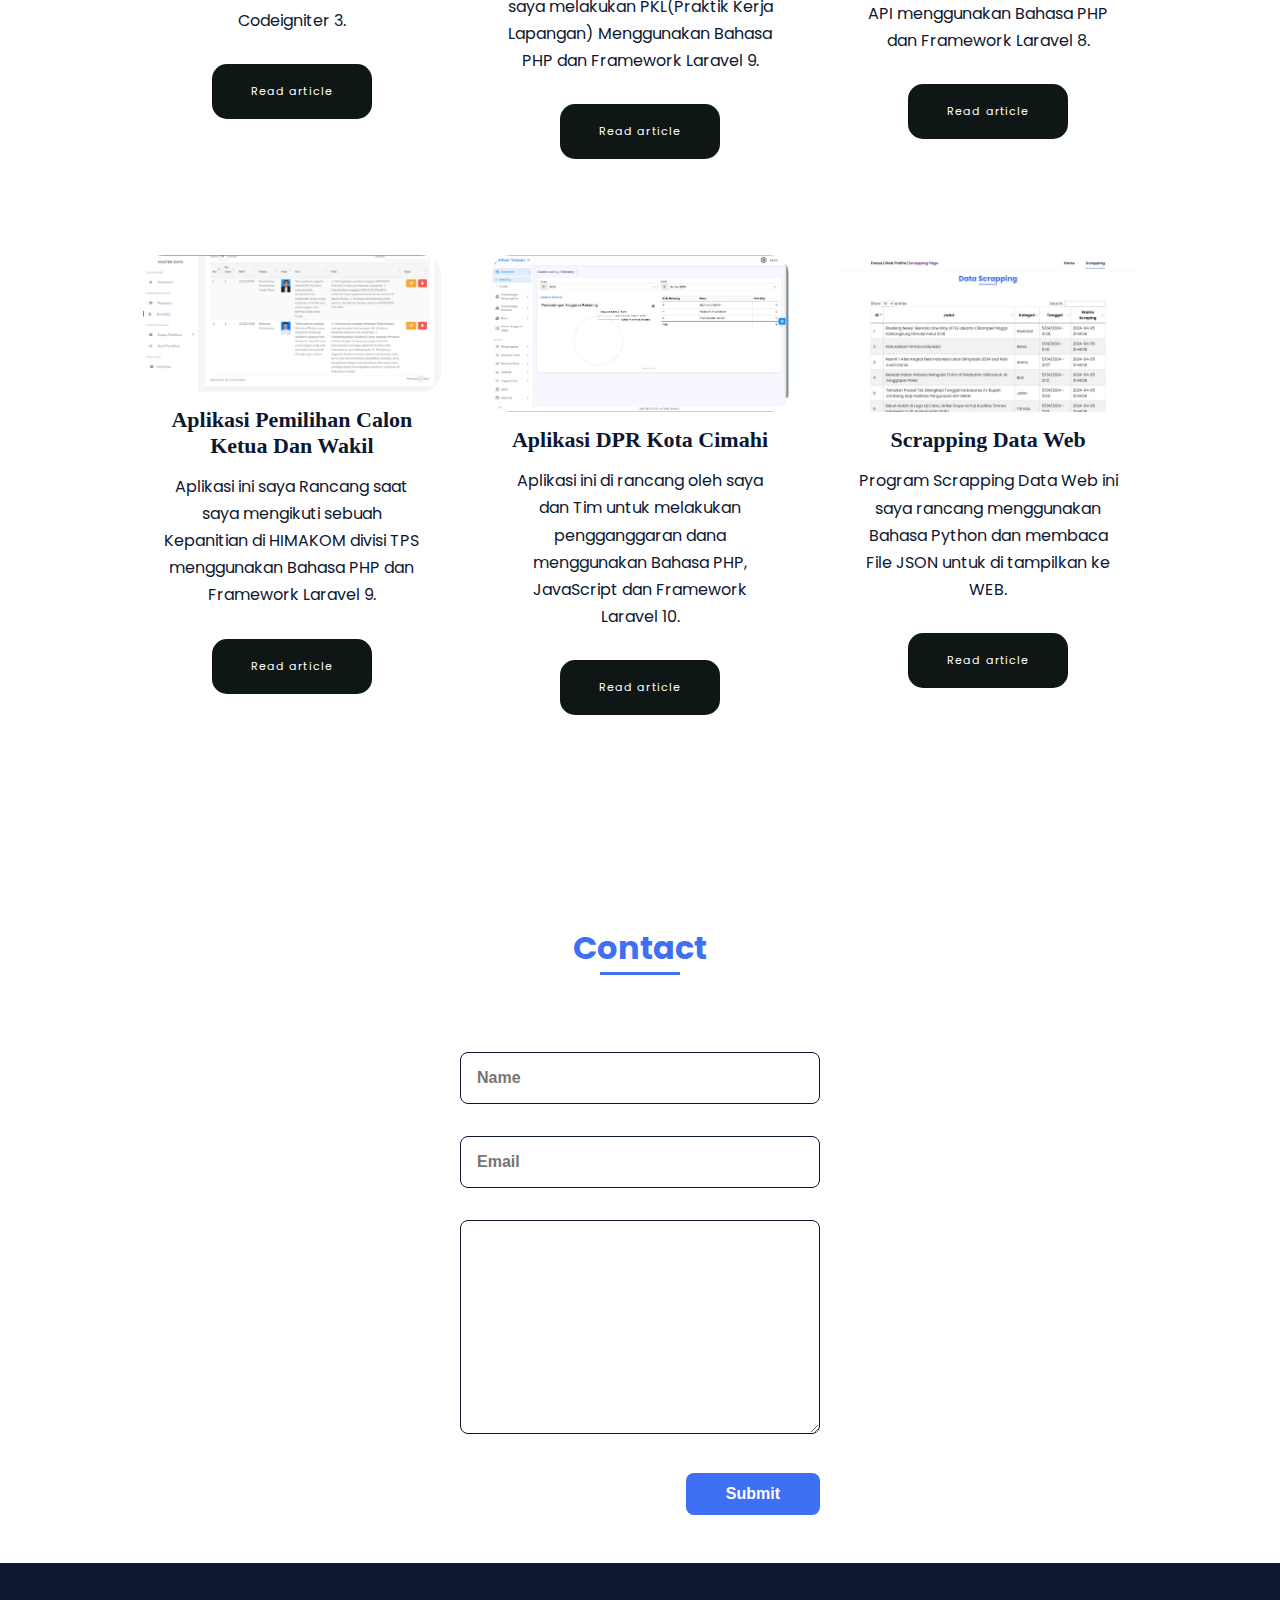
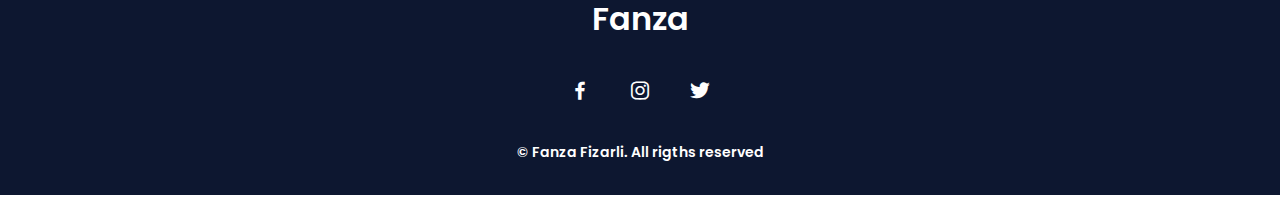
==== commit 646baeaf: "Update menu Baru" ====
--- a/index.html
+++ b/index.html
@@ -26,6 +26,7 @@
                 <li class="nav__item"><a href="#skills" class="nav__link">Skills</a></li>
                 <li class="nav__item"><a href="#blog" class="nav__link">Blog</a></li>
                 <li class="nav__item"><a href="#contact" class="nav__link">Contact</a></li>
+                <li class="nav__item"><a href="pages/scrapping.html" class="nav__link">Data Srapping 1</a></li>
             </ul>
         </div>
 
